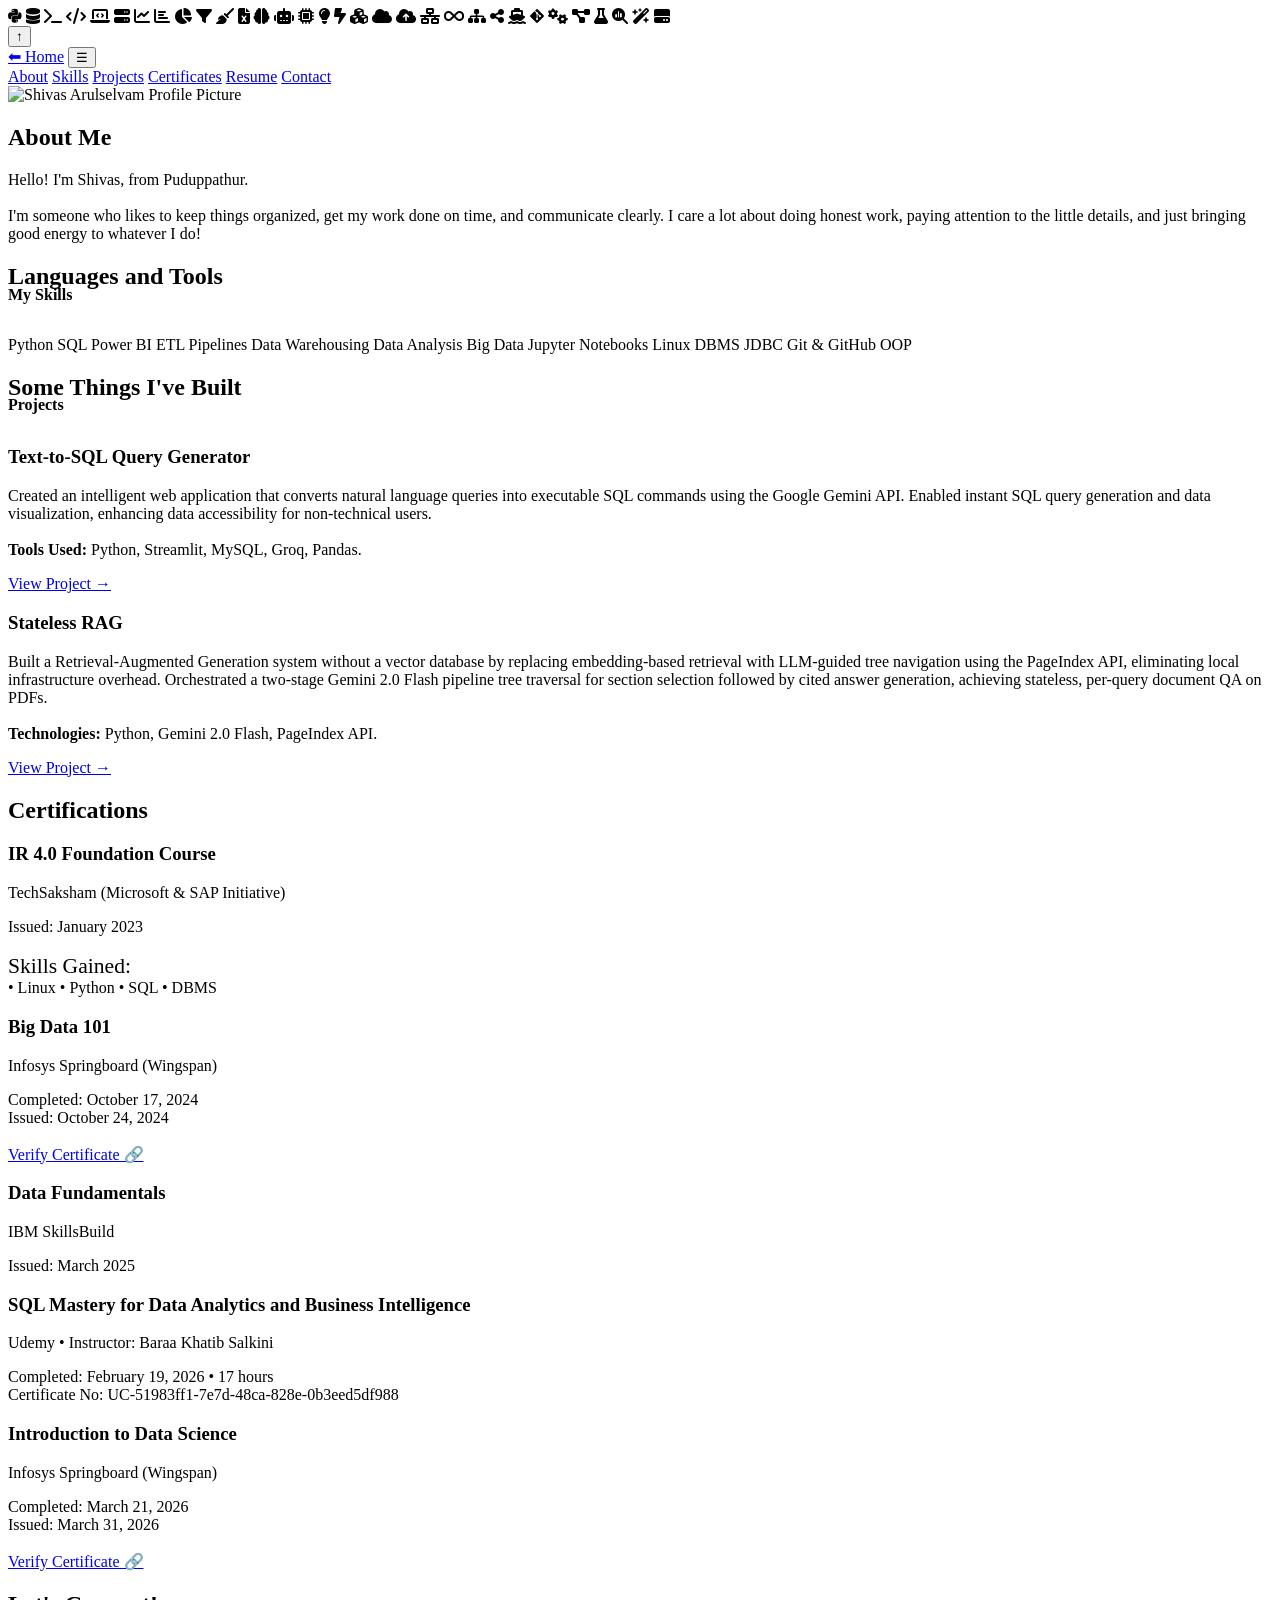
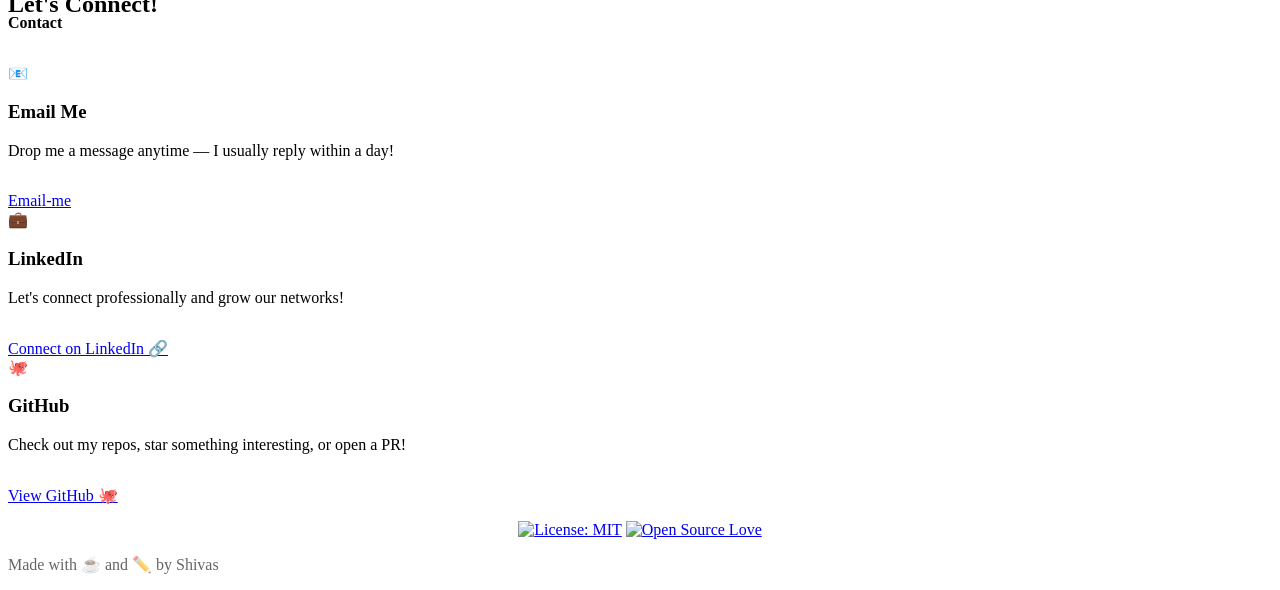
==== about.html @ 26d4e305 "Update about.html" ====
<!DOCTYPE html>
<html lang="en">

<head>
  <meta charset="UTF-8">
  <meta name="viewport" content="width=device-width, initial-scale=1.0">
  <title>About Shivas | Data Sketchbook</title>
  <link rel="preconnect" href="https://fonts.googleapis.com">
  <link rel="preconnect" href="https://fonts.gstatic.com" crossorigin>
  <link href="https://fonts.googleapis.com/css2?family=Architects+Daughter&family=Caveat:wght@400;600&display=swap"
    rel="stylesheet">
  <link rel="stylesheet" href="https://cdnjs.cloudflare.com/ajax/libs/font-awesome/6.5.0/css/all.min.css">
  <link rel="stylesheet" href="assets/css/style.css">
</head>

<body class="about-page">

  <div class="bg-icons" aria-hidden="true">
    <i class="fa-brands fa-python" style="--ix:4vw;  --iy:6vh;  --is:2.2rem; --ir:-15deg; --id:0s"></i>
    <i class="fa-solid fa-database" style="--ix:14vw; --iy:22vh; --is:1.8rem; --ir:10deg;  --id:1.2s"></i>
    <i class="fa-solid fa-terminal" style="--ix:82vw; --iy:10vh; --is:2rem;   --ir:-8deg;  --id:0.4s"></i>
    <i class="fa-solid fa-code" style="--ix:62vw; --iy:4vh;  --is:1.6rem; --ir:12deg;  --id:2s"></i>
    <i class="fa-solid fa-laptop-code" style="--ix:91vw; --iy:33vh; --is:2.4rem; --ir:-20deg; --id:0.8s"></i>
    <i class="fa-solid fa-server" style="--ix:34vw; --iy:88vh; --is:1.8rem; --ir:5deg;   --id:1.6s"></i>
    <i class="fa-solid fa-chart-line" style="--ix:73vw; --iy:78vh; --is:2.2rem; --ir:-10deg; --id:0.3s"></i>
    <i class="fa-solid fa-chart-bar" style="--ix:24vw; --iy:72vh; --is:2rem;   --ir:18deg;  --id:1.8s"></i>
    <i class="fa-solid fa-chart-pie" style="--ix:87vw; --iy:58vh; --is:2.6rem; --ir:-5deg;  --id:0.6s"></i>
    <i class="fa-solid fa-filter" style="--ix:47vw; --iy:16vh; --is:1.5rem; --ir:22deg;  --id:2.4s"></i>
    <i class="fa-solid fa-broom" style="--ix:9vw;  --iy:54vh; --is:1.8rem; --ir:-30deg; --id:1s"></i>
    <i class="fa-solid fa-file-excel" style="--ix:56vw; --iy:86vh; --is:2rem;   --ir:8deg;   --id:3s"></i>
    <i class="fa-solid fa-brain" style="--ix:2vw;  --iy:42vh; --is:2.8rem; --ir:-12deg; --id:0.2s"></i>
    <i class="fa-solid fa-robot" style="--ix:94vw; --iy:7vh;  --is:2.4rem; --ir:15deg;  --id:1.4s"></i>
    <i class="fa-solid fa-microchip" style="--ix:41vw; --iy:76vh; --is:1.9rem; --ir:-18deg; --id:2.8s"></i>
    <i class="fa-solid fa-lightbulb" style="--ix:67vw; --iy:44vh; --is:2rem;   --ir:6deg;   --id:0.9s"></i>
    <i class="fa-solid fa-bolt-lightning" style="--ix:19vw; --iy:32vh; --is:1.7rem; --ir:-25deg; --id:1.5s"></i>
    <i class="fa-solid fa-cubes" style="--ix:77vw; --iy:24vh; --is:2.2rem; --ir:20deg;  --id:2.2s"></i>
    <i class="fa-solid fa-cloud" style="--ix:51vw; --iy:52vh; --is:2.5rem; --ir:-8deg;  --id:0.7s"></i>
    <i class="fa-solid fa-cloud-arrow-up" style="--ix:7vw;  --iy:74vh; --is:2rem;   --ir:14deg;  --id:3.2s"></i>
    <i class="fa-solid fa-network-wired" style="--ix:84vw; --iy:68vh; --is:1.8rem; --ir:-22deg; --id:1.1s"></i>
    <i class="fa-solid fa-infinity" style="--ix:31vw; --iy:48vh; --is:2.3rem; --ir:9deg;   --id:2.6s"></i>
    <i class="fa-solid fa-sitemap" style="--ix:63vw; --iy:63vh; --is:1.9rem; --ir:-14deg; --id:0.5s"></i>
    <i class="fa-solid fa-share-nodes" style="--ix:17vw; --iy:83vh; --is:1.7rem; --ir:16deg;  --id:1.9s"></i>
    <i class="fa-solid fa-ship" style="--ix:44vw; --iy:36vh; --is:2.1rem; --ir:-7deg;  --id:2.1s"></i>
    <i class="fa-brands fa-git-alt" style="--ix:76vw; --iy:91vh; --is:2.4rem; --ir:11deg;  --id:0.1s"></i>
    <i class="fa-solid fa-gears" style="--ix:96vw; --iy:48vh; --is:2rem;   --ir:-19deg; --id:2.9s"></i>
    <i class="fa-solid fa-diagram-project" style="--ix:39vw; --iy:62vh; --is:1.8rem; --ir:24deg;  --id:1.3s"></i>
    <i class="fa-solid fa-flask" style="--ix:58vw; --iy:27vh; --is:1.6rem; --ir:-11deg; --id:3.5s"></i>
    <i class="fa-solid fa-magnifying-glass-chart" style="--ix:21vw; --iy:11vh; --is:2rem; --ir:7deg; --id:0.6s"></i>
    <i class="fa-solid fa-wand-magic-sparkles" style="--ix:71vw; --iy:17vh; --is:1.9rem; --ir:-16deg; --id:2.3s"></i>
    <i class="fa-solid fa-hard-drive" style="--ix:11vw; --iy:61vh; --is:1.7rem; --ir:13deg;  --id:1.7s"></i>
  </div>

  <button class="scroll-top" id="scroll-top" aria-label="Scroll to top" title="Back to top">↑</button>

  <div class="page-container">

    <div class="nav-bar">
      <a href="index.html" class="btn-sketch btn-blue back-btn">⬅ Home</a>

      <button class="hamburger" id="hamburger" aria-label="Toggle menu">☰</button>

      <nav class="nav-menu" id="nav-menu">
        <a href="about.html" class="btn-sketch btn-blue nav-link" data-section="About">About</a>
        <a href="#Skills" class="btn-sketch btn-blue nav-link" data-section="Skills">Skills</a>
        <a href="#Projects" class="btn-sketch btn-blue nav-link" data-section="Projects">Projects</a>
        <a href="#Certificates" class="btn-sketch btn-blue nav-link" data-section="Certificates">Certificates</a>
        <a href="assets/resume.pdf" target="_blank" class="btn-sketch btn-green nav-link" title="dont touch">Resume</a>
        <a href="#contact" class="btn-sketch btn-red nav-link" data-section="contact">Contact</a>
      </nav>
    </div>

    <section id="About" class="about-section">
      <div class="photo-frame profile-pic">
        <div class="tape"></div>
        <div class="photo-placeholder">
          <img src="assets/img.png" alt="Shivas Arulselvam Profile Picture" loading="lazy"
            style="filter: none !important; mix-blend-mode: normal;">
        </div>
      </div>
      <div class="drawn-box about-text">
        <h2 class="section-title">About Me</h2>
        <p class="handwriting">
          Hello! I'm Shivas, from Puduppathur.<br><br>
          I'm someone who likes to keep things organized, get my work done on time, and communicate clearly. I care a
          lot about doing honest work, paying attention to the little details, and just bringing good energy to whatever
          I do!
        </p>
      </div>

    </section>
    <section id="Skills" class="skills-section">
      <h2 class="section-title highlight-text">Languages and Tools</h2>
      <h4 class="handwriting pencil-blue" style="margin-top: -1.5rem; margin-bottom: 2rem;">My Skills</h4>
      <div class="skills-container">
        <span class="skill-tag">Python</span>
        <span class="skill-tag">SQL</span>
        <span class="skill-tag">Power BI</span>
        <span class="skill-tag">ETL Pipelines</span>
        <span class="skill-tag">Data Warehousing</span>
        <span class="skill-tag">Data Analysis</span>
        <span class="skill-tag">Big Data</span>
        <span class="skill-tag">Jupyter Notebooks</span>
        <span class="skill-tag">Linux</span>
        <span class="skill-tag">DBMS</span>
        <span class="skill-tag">JDBC</span>
        <span class="skill-tag">Git &amp; GitHub</span>
        <span class="skill-tag">OOP</span>
      </div>
    </section>

    <section id="Projects" class="projects-section">
      <h2 class="section-title highlight-text">Some Things I've Built</h2>
      <h4 class="handwriting pencil-blue" style="margin-top: -1.5rem; margin-bottom: 2rem;">Projects</h4>
      <div class="projects-grid">

        <div class="drawn-box project-card">
          <h3>Text-to-SQL Query Generator</h3>
          <p class="handwriting">
            Created an intelligent web application that converts natural language queries into executable SQL commands using the Google Gemini API. Enabled instant SQL query generation and data visualization, enhancing data accessibility for non-technical users.
            <br><br>
            <span class="pencil-blue"><b>Tools Used:</b></span> Python, Streamlit, MySQL, Groq, Pandas.
          </p>
          <a href="https://github.com/Shivas-A54/Prompt-to-Query" target="_blank"
            class="btn-sketch btn-blue project-link">View Project →</a>
        </div>

        <div class="drawn-box project-card">
          <h3>Stateless RAG</h3>
          <p class="handwriting">
            Built a Retrieval-Augmented Generation system without a vector database by replacing embedding-based retrieval with LLM-guided tree navigation using the PageIndex API, eliminating local infrastructure overhead. Orchestrated a two-stage Gemini 2.0 Flash pipeline tree traversal for section selection followed by cited answer generation, achieving stateless, per-query document QA on PDFs.
            <br><br>
            <span class="pencil-blue"><b>Technologies:</b></span> Python, Gemini 2.0 Flash, PageIndex API.
          </p>
          <a href="https://github.com/Shivas-A54/Stateless_RAG" target="_blank"
            class="btn-sketch btn-blue project-link">View Project →</a>
        </div>

      </div>
    </section>

    <section id="Certificates" class="certs-section">
      <h2 class="section-title highlight-text">Certifications</h2>
      <div class="certs-grid">

        <div class="sticky-note cert-note left">
          <div class="pin"></div>
          <h3 class="pencil-blue">IR 4.0 Foundation Course</h3>
          <p class="handwriting">TechSaksham (Microsoft &amp; SAP Initiative)</p>
          <span class="handwriting pencil-green">Issued: January 2023</span>
          <br><br>
          <span class="handwriting" style="font-size:1.35rem;">Skills Gained:</span><br>
          <span class="handwriting pencil-red">• Linux • Python • SQL • DBMS</span>
        </div>

        <div class="sticky-note cert-note right">
          <div class="pin"></div>
          <h3 class="pencil-blue">Big Data 101</h3>
          <p class="handwriting">Infosys Springboard (Wingspan)</p>
          <span class="handwriting pencil-green">Completed: October 17, 2024</span><br>
          <span class="handwriting pencil-green">Issued: October 24, 2024</span>
          <br><br>
          <a href="https://verify.onwingspan.com" target="_blank" class="btn-sketch btn-blue project-link"
            style="font-size:1rem;">Verify Certificate 🔗</a>
        </div>

        <div class="sticky-note cert-note left">
          <div class="pin"></div>
          <h3 class="pencil-blue">Data Fundamentals</h3>
          <p class="handwriting">IBM SkillsBuild</p>
          <span class="handwriting pencil-green">Issued: March 2025</span>
        </div>

        <div class="sticky-note cert-note right">
          <div class="pin"></div>
          <h3 class="pencil-blue">SQL Mastery for Data Analytics and Business Intelligence</h3>
          <p class="handwriting">Udemy • Instructor: Baraa Khatib Salkini</p>
          <span class="handwriting pencil-green">Completed: February 19, 2026 • 17 hours</span><br>
          <span class="handwriting pencil-green">Certificate No: UC-51983ff1-7e7d-48ca-828e-0b3eed5df988</span>
        </div>

        <div class="sticky-note cert-note left">
          <div class="pin"></div>
          <h3 class="pencil-blue">Introduction to Data Science</h3>
          <p class="handwriting">Infosys Springboard (Wingspan)</p>
          <span class="handwriting pencil-green">Completed: March 21, 2026</span><br>
          <span class="handwriting pencil-green">Issued: March 31, 2026</span>
          <br><br>
          <a href="https://verify.onwingspan.com" target="_blank" class="btn-sketch btn-blue project-link"
            style="font-size:1rem;">Verify Certificate 🔗</a>
        </div>

      </div>
    </section>

    <section id="contact" class="contact-section">
      <h2 class="section-title highlight-text">Let's Connect!</h2>
      <h4 class="handwriting pencil-blue" style="margin-top: -1.5rem; margin-bottom: 2rem;">Contact</h4>

      <div class="contact-grid">
        <div class="drawn-box contact-card">
          <div class="contact-icon">📧</div>
          <h3>Email Me</h3>
          <p class="handwriting">Drop me a message anytime — I usually reply within a day!</p>
          <a href="mailto:shivas2004@zohomail.in" class="btn-sketch btn-blue"
            style="margin-top:1rem; display:inline-block;"><span class="__cf_email__"
              data-cfemail="76051e1f00170536130e171b061a135815191b">Email-me</span></a>
        </div>

        <div class="drawn-box contact-card">
          <div class="contact-icon">💼</div>
          <h3>LinkedIn</h3>
          <p class="handwriting">Let's connect professionally and grow our networks!</p>
          <a href="https://www.linkedin.com/in/shivas-arulselvam" target="_blank" class="btn-sketch btn-blue"
            style="margin-top:1rem; display:inline-block;">Connect on LinkedIn 🔗</a>
        </div>

        <div class="drawn-box contact-card">
          <div class="contact-icon">🐙</div>
          <h3>GitHub</h3>
          <p class="handwriting">Check out my repos, star something interesting, or open a PR!</p>
          <a href="https://github.com/Shivas-A54" target="_blank" class="btn-sketch btn-red"
            style="margin-top:1rem; display:inline-block;">View GitHub 🐙</a>
        </div>
      </div>


    </section>

  </div><footer class="sketch-footer">
    <p align="center">
      <a href="LICENSE"><img src="https://img.shields.io/badge/License-MIT-yellow.svg" alt="License: MIT"></a>
      <a href="https://opensource.org/"><img src="https://img.shields.io/badge/Open%20Source-%E2%9D%A4-brightgreen.svg"
          alt="Open Source Love"></a>
    </p>
    <p class="handwriting" style="margin-top:1rem; opacity:0.6;">Made with ☕ and ✏️ by Shivas</p>
  </footer>

  <script data-cfasync="false" src="/cdn-cgi/scripts/5c5dd728/cloudflare-static/email-decode.min.js"></script>
  <script>
    // --- HAMBURGER MENU ---
    const hamburger = document.getElementById('hamburger');
    const navMenu = document.getElementById('nav-menu');
    hamburger.addEventListener('click', () => {
      navMenu.classList.toggle('nav-open');
      hamburger.textContent = navMenu.classList.contains('nav-open') ? '✕' : '☰';
    });
    // Close menu when a link is clicked
    navMenu.querySelectorAll('a').forEach(link => {
      link.addEventListener('click', () => {
        navMenu.classList.remove('nav-open');
        hamburger.textContent = '☰';
      });
    });

    // --- ACTIVE NAV HIGHLIGHT ON SCROLL ---
    const sections = document.querySelectorAll('section[id]');
    const navLinks = document.querySelectorAll('.nav-link');
    const observer = new IntersectionObserver((entries) => {
      entries.forEach(entry => {
        if (entry.isIntersecting) {
          navLinks.forEach(link => link.classList.remove('nav-active'));
          const active = document.querySelector(`.nav-link[data-section="${entry.target.id}"]`);
          if (active) active.classList.add('nav-active');
        }
      });
    }, { rootMargin: '-30% 0px -60% 0px' });
    sections.forEach(s => observer.observe(s));

    // --- SCROLL OFFSET FOR ANCHOR LINKS (fixes content hiding behind nav) ---
    document.querySelectorAll('a[href^="#"]').forEach(anchor => {
      anchor.addEventListener('click', function (e) {
        const target = document.querySelector(this.getAttribute('href'));
        if (target) {
          e.preventDefault();
          const offset = 100;
          const top = target.getBoundingClientRect().top + window.scrollY - offset;
          window.scrollTo({ top, behavior: 'smooth' });
        }
      });
    });

    // --- SCROLL TO TOP BUTTON ---
    const scrollTopBtn = document.getElementById('scroll-top');
    window.addEventListener('scroll', () => {
      scrollTopBtn.classList.toggle('visible', window.scrollY > 400);
    });
    scrollTopBtn.addEventListener('click', () => {
      window.scrollTo({ top: 0, behavior: 'smooth' });
    });


  </script>
</body>

</html>
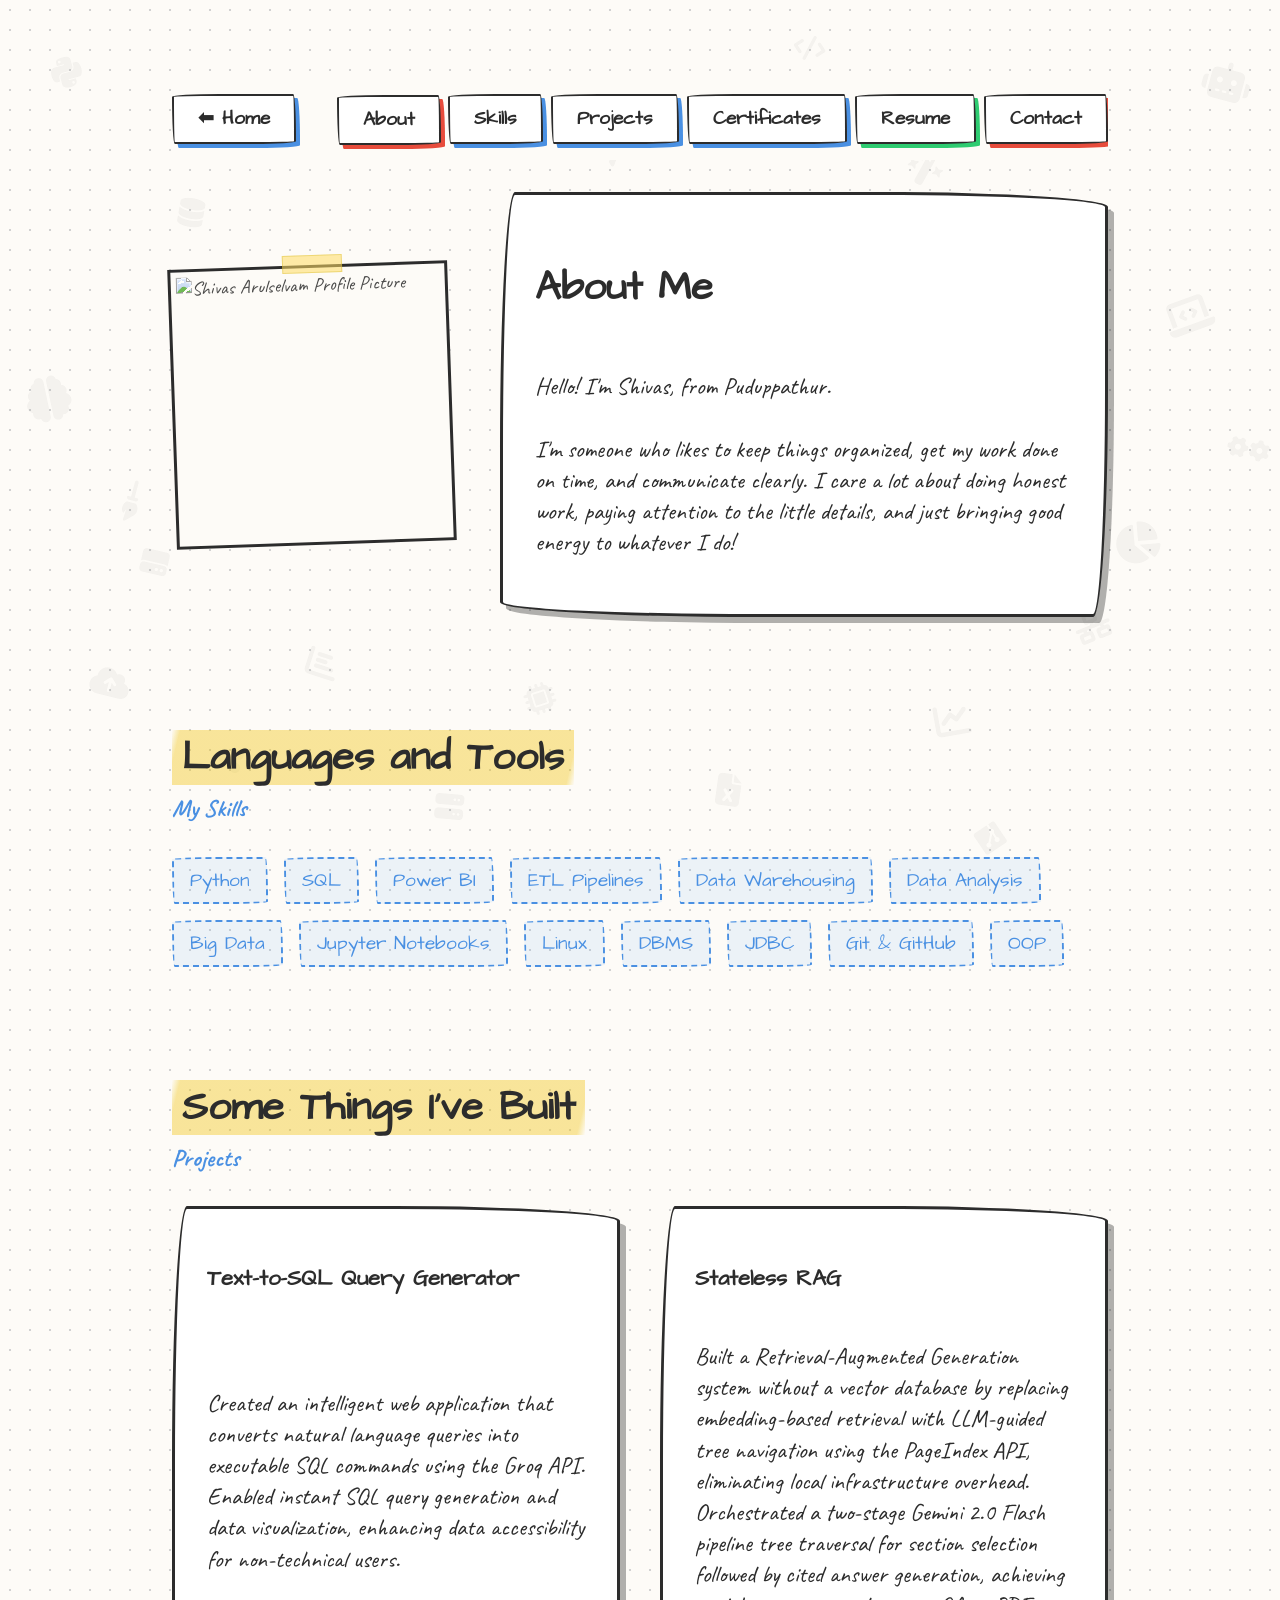
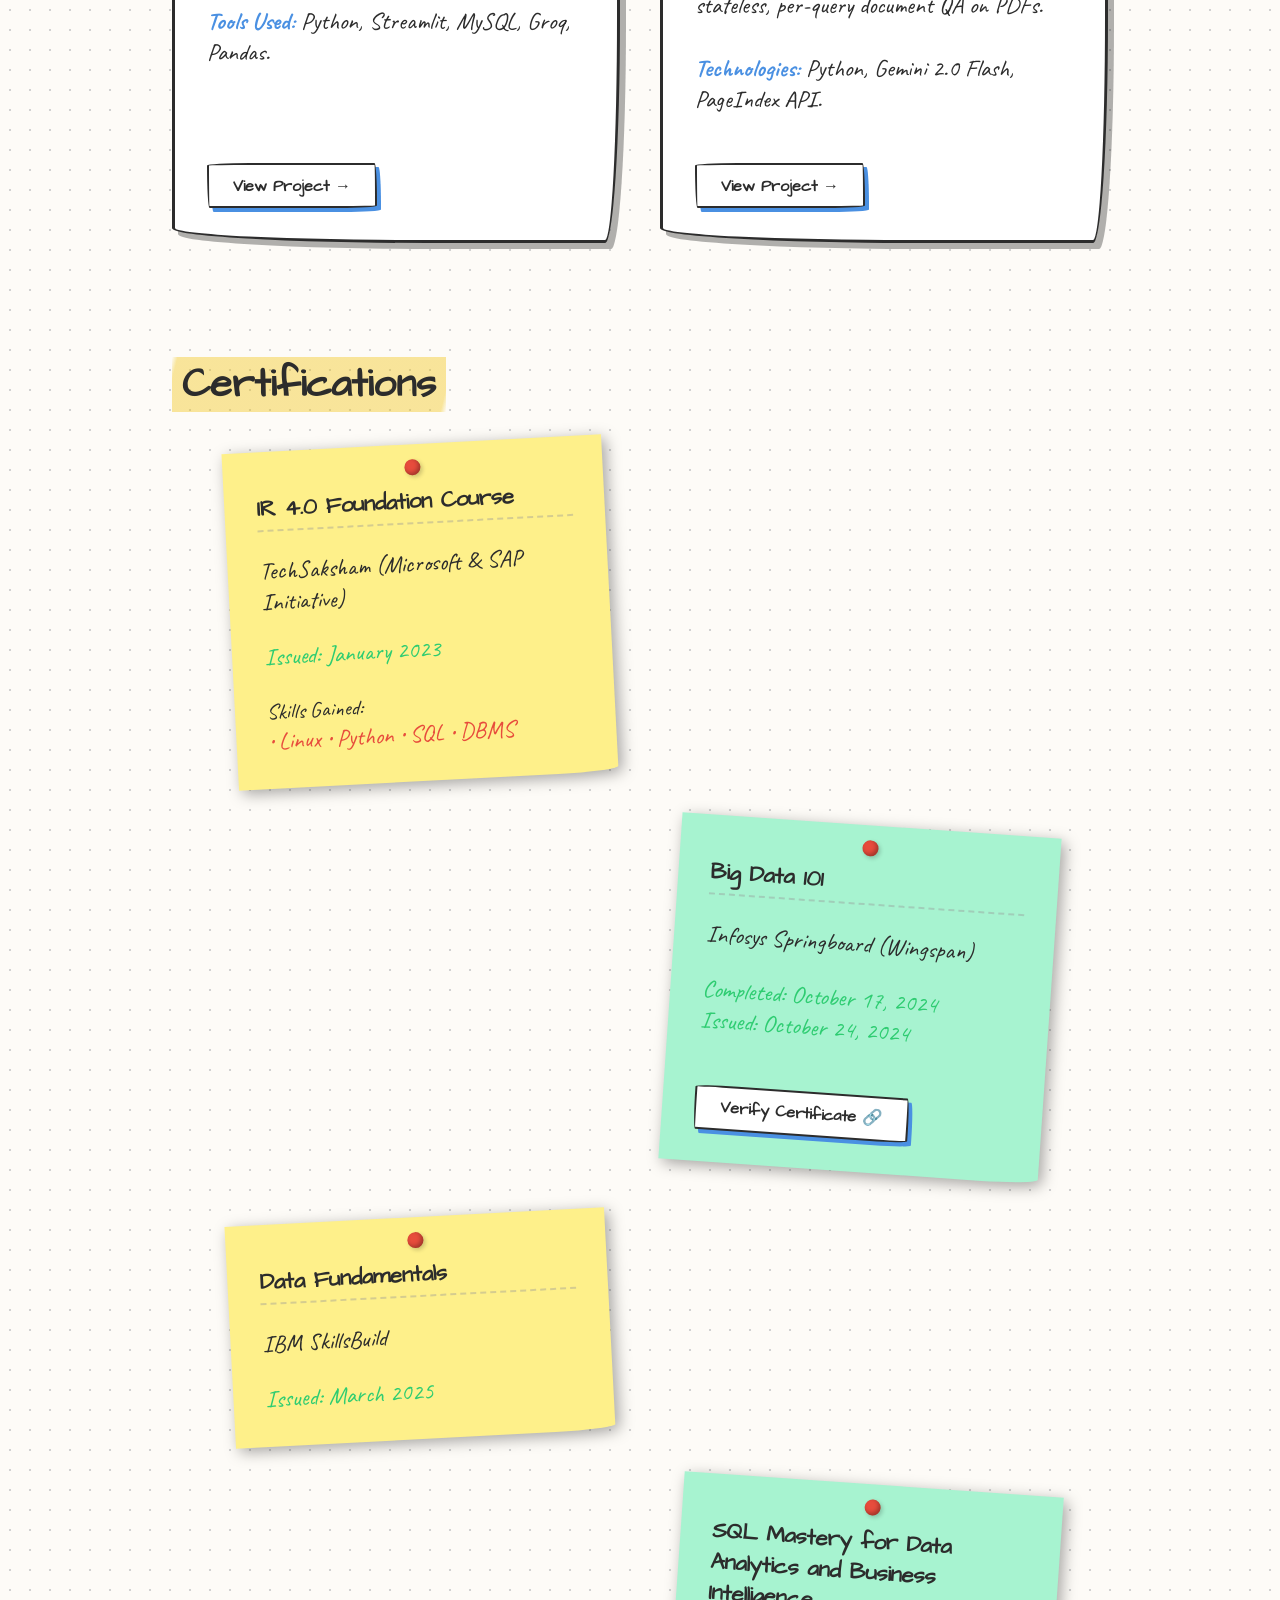
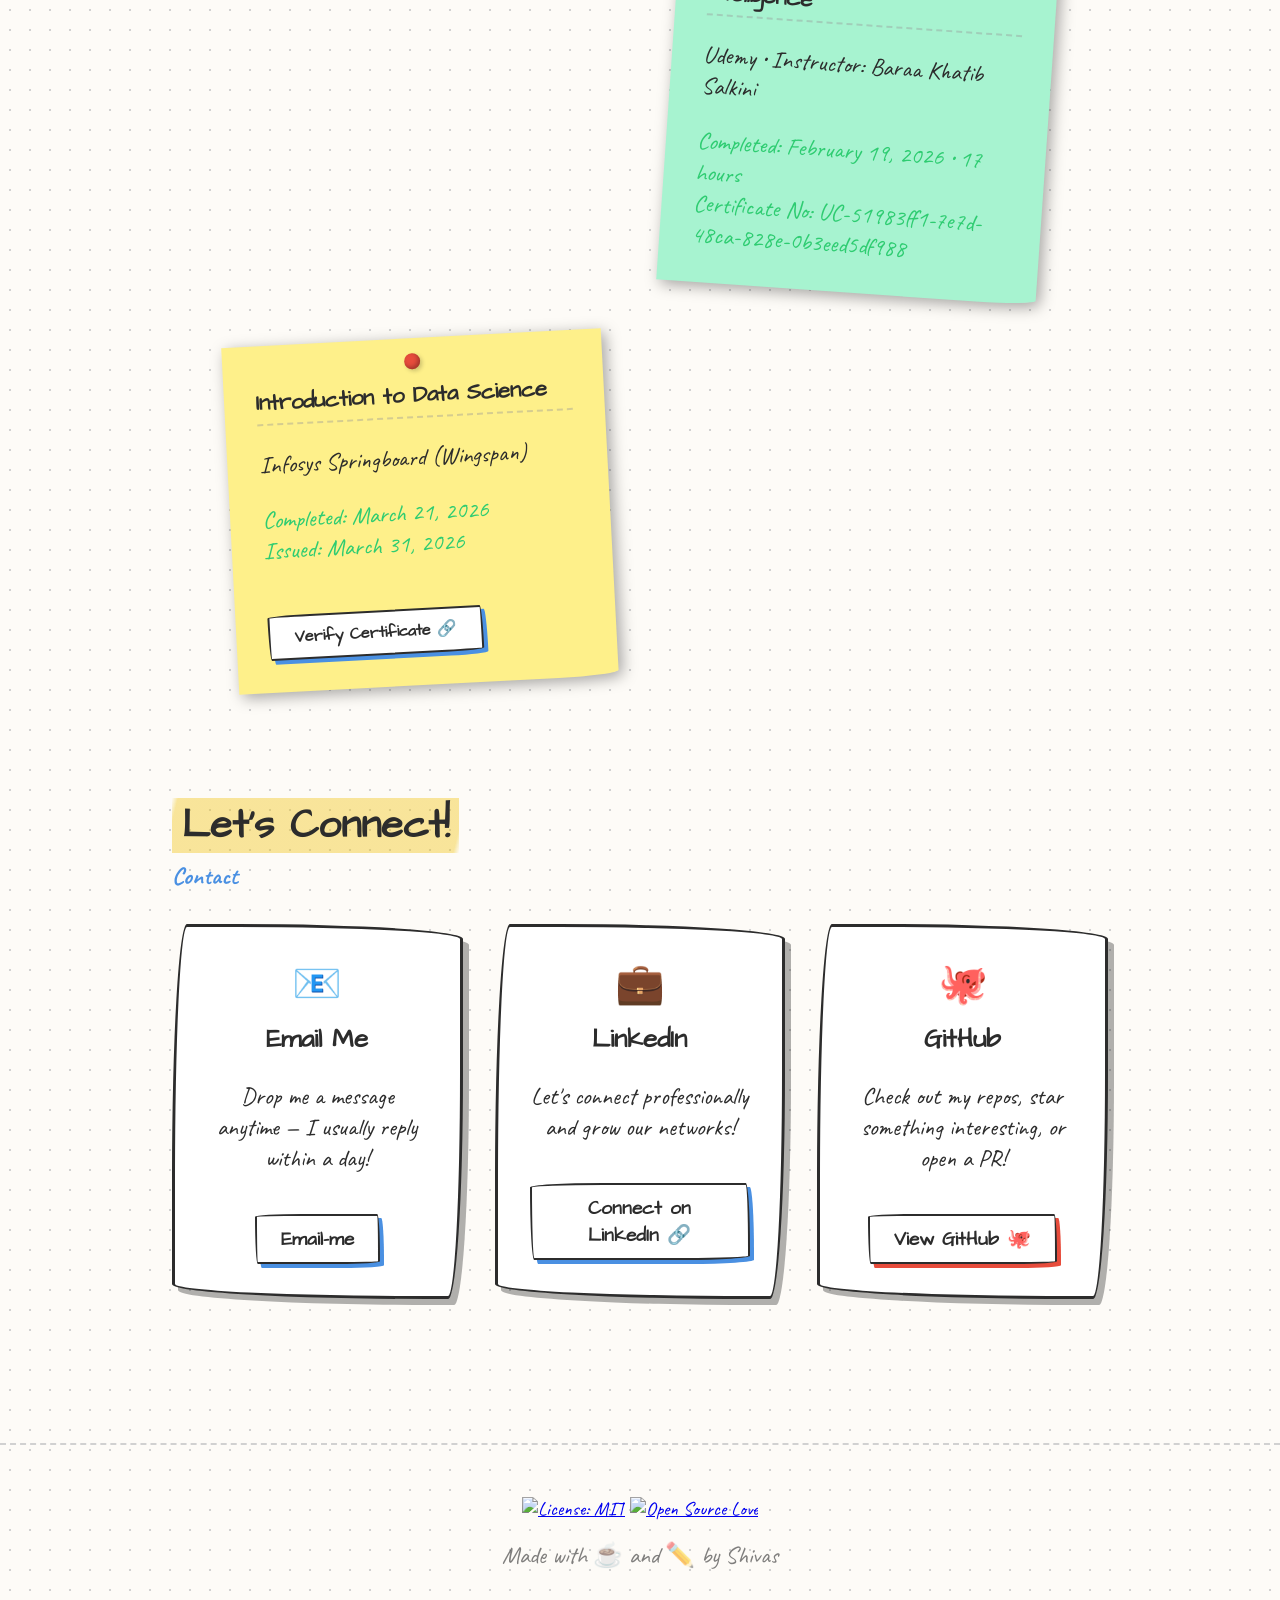
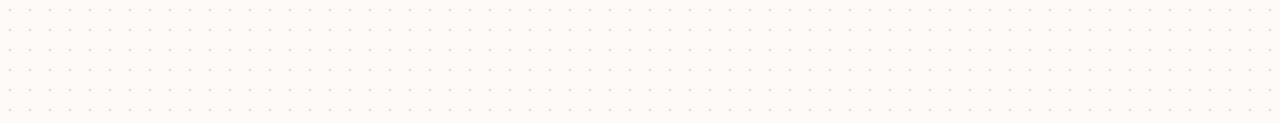
==== commit 6a9aa860: "Update about.html" ====
--- a/about.html
+++ b/about.html
@@ -116,7 +116,7 @@
         <div class="drawn-box project-card">
           <h3>Text-to-SQL Query Generator</h3>
           <p class="handwriting">
-            Created an intelligent web application that converts natural language queries into executable SQL commands using the Google Gemini API. Enabled instant SQL query generation and data visualization, enhancing data accessibility for non-technical users.
+            Created an intelligent web application that converts natural language queries into executable SQL commands using the Groq API. Enabled instant SQL query generation and data visualization, enhancing data accessibility for non-technical users.
             <br><br>
             <span class="pencil-blue"><b>Tools Used:</b></span> Python, Streamlit, MySQL, Groq, Pandas.
           </p>
--- a/assets/css/style.css
+++ b/assets/css/style.css
@@ -0,0 +1,631 @@
+:root {
+  color-scheme: light dark;
+  --paper-bg:      light-dark(#fdfbf7, #000000);
+  --ink-color:     light-dark(#2c2c2c, #e0e0e0);
+  --box-bg:        light-dark(#ffffff, #111111);
+  --grid-color:    light-dark(#d1d1d1, rgba(255,255,255,0.05));
+  --note-bg:       light-dark(#fef08a, #857c2e);
+  --cert-note-bg:  light-dark(#a7f3d0, #1e3a2f);
+  --pencil-blue:   light-dark(#4a90e2, #56a3ff);
+  --pencil-red:    light-dark(#e74c3c, #ff5f56);
+  --pencil-green:  light-dark(#2ecc71, #4ade80);
+  --highlighter:   light-dark(rgba(241,196,15,0.4), rgba(250,204,21,0.25));
+  --input-bg:      light-dark(#fdfbf7, #1e1e1e);
+  --note-text:     light-dark(#2c2c2c, #f0f0f0);
+}
+
+/* --- BASE --- */
+*, *::before, *::after { box-sizing: border-box; }
+
+html { scroll-behavior: smooth; }
+
+body {
+  background-color: var(--paper-bg);
+  background-image: radial-gradient(var(--grid-color) 1px, transparent 1px);
+  background-size: 20px 20px;
+  color: var(--ink-color);
+  font-family: 'Caveat', cursive;
+  font-size: 1.2rem;
+  margin: 0;
+  padding: 0;
+  overflow-x: hidden;
+  transition: background-color 0.3s, color 0.3s;
+}
+
+h1, h2, h3 { font-family: 'Architects Daughter', cursive; }
+
+/* --- SCROLL TO TOP --- */
+.scroll-top {
+  position: fixed;
+  bottom: 2rem;
+  right: 1.5rem;
+  z-index: 998;
+  background: var(--box-bg);
+  border: 2px solid var(--ink-color);
+  border-radius: 255px 15px 225px 15px / 15px 225px 15px 255px;
+  padding: 0.4rem 0.9rem;
+  font-family: 'Architects Daughter', cursive;
+  font-size: 1.3rem;
+  cursor: pointer;
+  box-shadow: 3px 3px 0 var(--pencil-green);
+  opacity: 0;
+  pointer-events: none;
+  transition: opacity 0.3s, transform 0.2s, box-shadow 0.2s;
+  color: var(--ink-color);
+}
+.scroll-top.visible { opacity: 1; pointer-events: auto; }
+.scroll-top:hover { transform: translate(1px, 1px); box-shadow: 2px 2px 0 var(--pencil-green); }
+
+/* =============================================
+ *  INDEX PAGE — HERO
+ *  ============================================= */
+.sketch-hero {
+  position: relative;
+  display: flex;
+  align-items: center;
+  justify-content: space-between;
+  max-width: 1100px;
+  margin: 0 auto;
+  min-height: 100vh;
+  padding: 2rem;
+  padding-bottom: 150px;
+  gap: 4rem;
+}
+.hero-content {
+  flex: 1 1 50%;
+  max-width: 600px;
+  z-index: 2;
+}
+
+.hero-visual {
+  flex: 1 1 50%;
+  display: flex;
+  justify-content: center;
+  z-index: 2;
+}
+
+/* --- BADGE --- */
+.sketch-badge {
+  display: inline-block;
+  border: 2px solid var(--ink-color);
+  border-radius: 255px 15px 225px 15px / 15px 225px 15px 255px;
+  padding: 0.3rem 1rem;
+  font-family: 'Architects Daughter', cursive;
+  font-size: 1.1rem;
+  margin-bottom: 1.5rem;
+  transform: rotate(-1deg);
+}
+
+/* --- TITLE --- */
+.hero-title {
+  font-size: 3rem;
+  line-height: 1.2;
+  margin: 0 0 1rem 0;
+  white-space: nowrap;
+}
+
+.wave-emoji {
+  display: inline-block;
+  transform-origin: 70% 70%;
+  animation: waveEmoji 2.5s ease-in-out 1;
+}
+@keyframes waveEmoji {
+  0% { transform: rotate(0deg); }
+  10% { transform: rotate(14deg); }
+  20% { transform: rotate(-8deg); }
+  30% { transform: rotate(14deg); }
+  40% { transform: rotate(-4deg); }
+  50% { transform: rotate(10deg); }
+  60%, 100% { transform: rotate(0deg); }
+}
+
+/* --- HIGHLIGHT --- */
+.highlight-text {
+  background: linear-gradient(104deg, transparent 0%, var(--highlighter) 2%, var(--highlighter) 98%, transparent 100%);
+  padding: 0 10px;
+}
+
+.hero-bio {
+  font-size: 1.8rem;
+  line-height: 1.4;
+  margin-bottom: 2.5rem;
+}
+
+/* --- DRAWN BOX --- */
+.drawn-box {
+  background: var(--box-bg);
+  border: 3px solid var(--ink-color);
+  border-radius: 15px 225px 15px 255px / 255px 15px 225px 15px;
+  padding: 2rem;
+  box-shadow: 6px 6px 0px rgba(0,0,0,0.3);
+}
+
+.contribution-box h3 { margin: 0 0 1rem 0; font-size: 1.8rem; }
+.contribution-box p  { margin-bottom: 2rem; }
+
+/* --- BUTTONS --- */
+.hero-actions {
+  display: flex;
+  gap: 1.5rem;
+  flex-wrap: wrap;
+}
+
+.btn-sketch {
+  text-decoration: none;
+  color: var(--ink-color);
+  font-family: 'Architects Daughter', cursive;
+  font-size: 1.2rem;
+  font-weight: bold;
+  padding: 0.6rem 1.5rem;
+  border: 2px solid var(--ink-color);
+  border-radius: 255px 15px 225px 15px / 15px 225px 15px 255px;
+  transition: transform 0.2s, box-shadow 0.2s;
+  background: var(--box-bg);
+  cursor: pointer;
+  display: inline-block;
+}
+
+.btn-blue  { box-shadow: 4px 4px 0px var(--pencil-blue); }
+.btn-blue:hover  { transform: translate(2px,2px); box-shadow: 2px 2px 0px var(--pencil-blue); }
+.btn-red   { box-shadow: 4px 4px 0px var(--pencil-red); }
+.btn-red:hover   { transform: translate(2px,2px); box-shadow: 2px 2px 0px var(--pencil-red); }
+.btn-green { box-shadow: 4px 4px 0px var(--pencil-green); }
+.btn-green:hover { transform: translate(2px,2px); box-shadow: 2px 2px 0px var(--pencil-green); }
+
+/* --- STICKY NOTE (Hero) --- */
+.sticky-note {
+  background-color: var(--note-bg);
+  color: var(--note-text);
+  width: 100%;
+  max-width: 380px;
+  padding: 2rem;
+  position: relative;
+  box-shadow: 4px 4px 15px rgba(0,0,0,0.35);
+  transform: rotate(3deg);
+  border-bottom-right-radius: 60px 5px;
+}
+
+.pin {
+  width: 16px;
+  height: 16px;
+  background-color: var(--pencil-red);
+  border-radius: 50%;
+  position: absolute;
+  top: 15px;
+  left: 50%;
+  transform: translateX(-50%);
+  box-shadow: inset -2px -2px 4px rgba(0,0,0,0.3), 2px 2px 4px rgba(0,0,0,0.2);
+  z-index: 5;
+}
+
+.sticky-note h3 {
+  margin-top: 10px;
+  border-bottom: 2px dashed rgba(150,150,150,0.4);
+  padding-bottom: 5px;
+  color: var(--note-text);
+}
+
+/* --- HANDWRITING & PENCIL COLORS --- */
+.handwriting { font-size: 1.5rem; line-height: 1.3; }
+.pencil-blue  { color: var(--pencil-blue); }
+.pencil-red   { color: var(--pencil-red); }
+.pencil-green { color: var(--pencil-green); }
+
+/* =============================================
+ *  SEA & BOAT ANIMATION
+ *  ============================================= */
+.sea-container {
+  position: absolute;
+  bottom: 0;
+  left: -5vw;
+  width: 110vw;
+  height: 150px;
+  background: repeating-linear-gradient(
+    0deg,
+    rgba(86,163,255,0.1), rgba(86,163,255,0.1) 5px,
+                                        transparent 5px, transparent 15px
+  );
+  border-top: 3px solid var(--pencil-blue);
+  border-radius: 255px 15px 225px 15px / 15px 225px 15px 255px;
+  z-index: 10;
+  pointer-events: none;
+  animation: moveWater 1.5s linear infinite;
+}
+
+.boat-wrapper {
+  position: absolute;
+  bottom: 10px;
+  left: -300px;
+  transform: translateX(-50%);
+  transition: left 3s cubic-bezier(0.25,0.46,0.45,0.94);
+  cursor: pointer;
+  display: flex;
+  flex-direction: column;
+  align-items: center;
+  pointer-events: auto;
+}
+
+.wiggle { animation: float 2s ease-in-out infinite; }
+
+@keyframes float {
+  0%   { transform: translateX(-50%) translateY(0px) rotate(0deg); }
+  50%  { transform: translateX(-50%) translateY(-5px) rotate(2deg); }
+  100% { transform: translateX(-50%) translateY(0px) rotate(0deg); }
+}
+
+.speech-bubble {
+  background: var(--box-bg);
+  color: var(--ink-color);
+  border: 2px solid var(--ink-color);
+  border-radius: 255px 15px 225px 15px / 15px 225px 15px 255px;
+  padding: 0.5rem 1rem;
+  font-family: 'Architects Daughter', cursive;
+  font-weight: bold;
+  font-size: 1.2rem;
+  margin-bottom: 10px;
+  opacity: 0;
+  transform: translateY(10px);
+  transition: all 0.5s ease;
+}
+
+.sketch-boat path:first-child {
+  fill: light-dark(rgba(255,255,255,0.8), rgba(255,255,255,0.1));
+}
+
+@keyframes moveWater {
+  0%   { background-position: 0 0; }
+  100% { background-position: 0 15px; }
+}
+
+@keyframes waveHand {
+  0%   { transform: rotate(0deg); }
+  20%  { transform: rotate(40deg); }
+  40%  { transform: rotate(-10deg); }
+  60%  { transform: rotate(40deg); }
+  80%  { transform: rotate(-10deg); }
+  100% { transform: rotate(0deg); }
+}
+
+.wave-action {
+  transform-origin: 75px 46px;
+  animation: waveHand 1.5s ease-in-out;
+}
+
+/* =============================================
+ *  ABOUT PAGE
+ *  ============================================= */
+.about-page { padding-bottom: 5rem; }
+
+.page-container {
+  max-width: 1000px;
+  margin: 0 auto;
+  padding: 2rem;
+}
+
+/* --- NAV BAR --- */
+.nav-bar {
+  display: flex;
+  justify-content: space-between;
+  align-items: center;
+  flex-wrap: nowrap;
+  gap: 1rem;
+  padding: 1rem 0;
+  margin-bottom: 2rem;
+  position: sticky;
+  top: 0;
+  z-index: 100;
+  background-color: var(--paper-bg);
+  overflow-x: auto;
+  -ms-overflow-style: none;
+  scrollbar-width: none;
+}
+.nav-bar::-webkit-scrollbar { display: none; }
+
+.nav-menu {
+  display: flex;
+  gap: 0.5rem;
+  flex-wrap: nowrap;
+}
+
+/* Active nav link */
+.nav-active {
+  box-shadow: 4px 4px 0px var(--pencil-red) !important;
+  transform: translate(1px, 1px);
+}
+
+/* Hamburger — hidden on desktop */
+.hamburger {
+  display: none;
+  background: var(--box-bg);
+  border: 2px solid var(--ink-color);
+  border-radius: 255px 15px 225px 15px / 15px 225px 15px 255px;
+  font-size: 1.4rem;
+  padding: 0.3rem 0.8rem;
+  cursor: pointer;
+  color: var(--ink-color);
+  box-shadow: 3px 3px 0 var(--pencil-blue);
+}
+
+/* --- ABOUT SECTION --- */
+.about-section {
+  display: flex;
+  gap: 3rem;
+  align-items: center;
+  margin-bottom: 5rem;
+}
+
+.profile-pic {
+  flex: 0 0 280px;
+}
+
+.photo-placeholder {
+  background: var(--paper-bg);
+  border: 3px solid var(--ink-color);
+  padding: 5px;
+  transform: rotate(-2deg);
+  min-height: 280px;
+  overflow: hidden;
+}
+
+.profile-pic img {
+  width: 100%;
+  height: auto;
+  display: block;
+  filter: grayscale(100%) contrast(300%);
+  image-rendering: pixelated;
+  opacity: 0.85;
+}
+
+/* Tape strip decoration */
+.tape {
+  width: 60px;
+  height: 18px;
+  background: rgba(255,220,100,0.55);
+  border: 1px solid rgba(200,170,0,0.3);
+  position: absolute;
+  top: -10px;
+  left: 50%;
+  transform: translateX(-50%) rotate(-2deg);
+  z-index: 2;
+}
+.photo-frame { position: relative; }
+
+.about-text { flex: 1; }
+
+.section-title {
+  font-size: 2.5rem;
+  margin-bottom: 2rem;
+  display: inline-block;
+}
+
+/* --- SECTIONS SPACING --- */
+.skills-section, .certs-section, .projects-section, .contact-section {
+  margin-bottom: 5rem;
+}
+
+/* --- SKILLS --- */
+.skills-container {
+  display: flex;
+  flex-wrap: wrap;
+  gap: 1rem;
+}
+
+.skill-tag {
+  font-family: 'Architects Daughter', cursive;
+  font-size: 1.2rem;
+  color: var(--pencil-blue);
+  border: 2px dashed var(--pencil-blue);
+  padding: 0.5rem 1rem;
+  border-radius: 255px 15px 225px 15px / 15px 225px 15px 255px;
+  background: rgba(86,163,255,0.1);
+  transition: transform 0.2s, background 0.2s;
+}
+.skill-tag:hover {
+  transform: scale(1.1) rotate(2deg);
+  background: rgba(86,163,255,0.2);
+}
+
+/* --- PROJECTS --- */
+.projects-grid {
+  display: grid;
+  grid-template-columns: repeat(auto-fit, minmax(280px, 1fr));
+  gap: 2.5rem;
+}
+
+.project-card {
+  display: flex;
+  flex-direction: column;
+  justify-content: space-between;
+  transition: transform 0.3s ease;
+}
+.project-card:hover { transform: translateY(-5px); }
+
+.project-link {
+  align-self: flex-start;
+  margin-top: 1.5rem;
+  font-size: 1rem;
+}
+
+/* --- CERTIFICATES --- */
+.certs-grid {
+  display: flex;
+  flex-direction: column;
+  gap: 2.8rem;
+  max-width: 820px;
+  margin: 0 auto;
+}
+
+.cert-note { max-width: 380px; width: 100%; }
+
+.cert-note.left {
+  align-self: flex-start;
+  transform: rotate(-3deg);
+  background-color: var(--note-bg);
+}
+.cert-note.right {
+  align-self: flex-end;
+  transform: rotate(4deg);
+  background-color: var(--cert-note-bg);
+}
+
+/* --- CONTACT SECTION --- */
+.contact-grid {
+  display: grid;
+  grid-template-columns: repeat(auto-fit, minmax(250px, 1fr));
+  gap: 2rem;
+}
+
+.contact-card {
+  text-align: center;
+  transition: transform 0.3s ease;
+}
+.contact-card:hover { transform: translateY(-4px); }
+
+.contact-icon {
+  font-size: 2.5rem;
+  margin-bottom: 0.8rem;
+}
+
+.contact-card h3 {
+  margin: 0 0 0.5rem;
+  font-size: 1.6rem;
+}
+
+/* --- FORM --- */
+.quick-message { max-width: 640px; margin-left: auto; margin-right: auto; }
+.quick-message h3 { font-size: 1.8rem; margin: 0 0 0.5rem; }
+
+.form-group { margin-bottom: 1.2rem; }
+
+.form-label {
+  display: block;
+  font-family: 'Architects Daughter', cursive;
+  font-size: 1.1rem;
+  margin-bottom: 0.4rem;
+  color: var(--ink-color);
+}
+
+.sketch-input {
+  width: 100%;
+  background: var(--input-bg);
+  color: var(--ink-color);
+  border: 2px solid var(--ink-color);
+  border-radius: 255px 15px 225px 15px / 15px 225px 15px 255px;
+  padding: 0.7rem 1.2rem;
+  font-family: 'Caveat', cursive;
+  font-size: 1.3rem;
+  outline: none;
+  transition: box-shadow 0.2s;
+}
+.sketch-input:focus {
+  box-shadow: 4px 4px 0 var(--pencil-blue);
+}
+
+.sketch-textarea {
+  border-radius: 15px 225px 15px 255px / 255px 15px 225px 15px;
+  resize: vertical;
+  min-height: 120px;
+}
+
+/* --- FOOTER --- */
+.sketch-footer {
+  text-align: center;
+  padding: 2rem 0 3rem;
+  border-top: 2px dashed var(--grid-color);
+  margin-top: 2rem;
+}
+
+/* =============================================
+ *  RESPONSIVE / MOBILE
+ *  ============================================= */
+@media (max-width: 800px) {
+  /* Hero */
+  .sketch-hero {
+    flex-direction: column;
+    align-items: flex-start;
+    padding-top: 5rem;
+    gap: 2rem;
+  }
+  .hero-title { font-size: 2rem; white-space: normal; }
+  .hero-visual { width: 100%; justify-content: flex-start; }
+  .sticky-note { max-width: 100%; transform: rotate(1deg); }
+
+  /* About */
+  .about-section { flex-direction: column; }
+  .profile-pic { width: 100%; max-width: 320px; margin: 0 auto; flex: none; }
+
+  /* Nav: show hamburger, hide links by default */
+  .hamburger { display: block; }
+  .nav-menu {
+    display: none;
+    flex-direction: column;
+    width: 100%;
+    background: var(--box-bg);
+    border: 2px solid var(--ink-color);
+    border-radius: 12px;
+    padding: 1rem;
+    gap: 0.6rem;
+    box-shadow: 4px 4px 0 var(--pencil-blue);
+    position: absolute;
+    top: 5rem;
+    right: 0;
+    z-index: 50;
+  }
+  .nav-menu.nav-open { display: flex; }
+  .nav-bar { flex-wrap: nowrap; }
+
+  /* Projects */
+  .projects-grid { grid-template-columns: 1fr; }
+
+  /* Certs */
+  .cert-note.left, .cert-note.right {
+    align-self: center;
+    max-width: 100%;
+    transform: rotate(-1deg);
+  }
+}
+
+@media (max-width: 480px) {
+  .hero-title { font-size: 1.7rem; white-space: normal; }
+  .hero-bio   { font-size: 1.4rem; }
+  .section-title { font-size: 1.9rem; }
+  .contact-grid { grid-template-columns: 1fr; }
+}
+
+/* =============================================
+ *  BACKGROUND FLOATING ICONS
+ *  ============================================= */
+.bg-icons {
+  position: fixed;
+  inset: 0;
+  width: 100%;
+  height: 100%;
+  pointer-events: none;
+  z-index: 0;
+  overflow: hidden;
+}
+
+.bg-icons i {
+  position: absolute;
+  left: var(--ix);
+  top:  var(--iy);
+  font-size: var(--is);
+  color: var(--ink-color);
+  opacity: 0.045;
+  transform: rotate(var(--ir));
+  animation: bgFloat 8s ease-in-out var(--id) infinite alternate;
+}
+
+@keyframes bgFloat {
+  0%   { transform: rotate(var(--ir)) translateY(0px);   opacity: 0.045; }
+  50%  { opacity: 0.07; }
+  100% { transform: rotate(var(--ir)) translateY(-14px); opacity: 0.045; }
+}
+
+/* Make sure all page content sits above icons */
+.sketch-hero,
+.page-container,
+.scroll-top {
+  position: relative;
+  z-index: 1;
+}
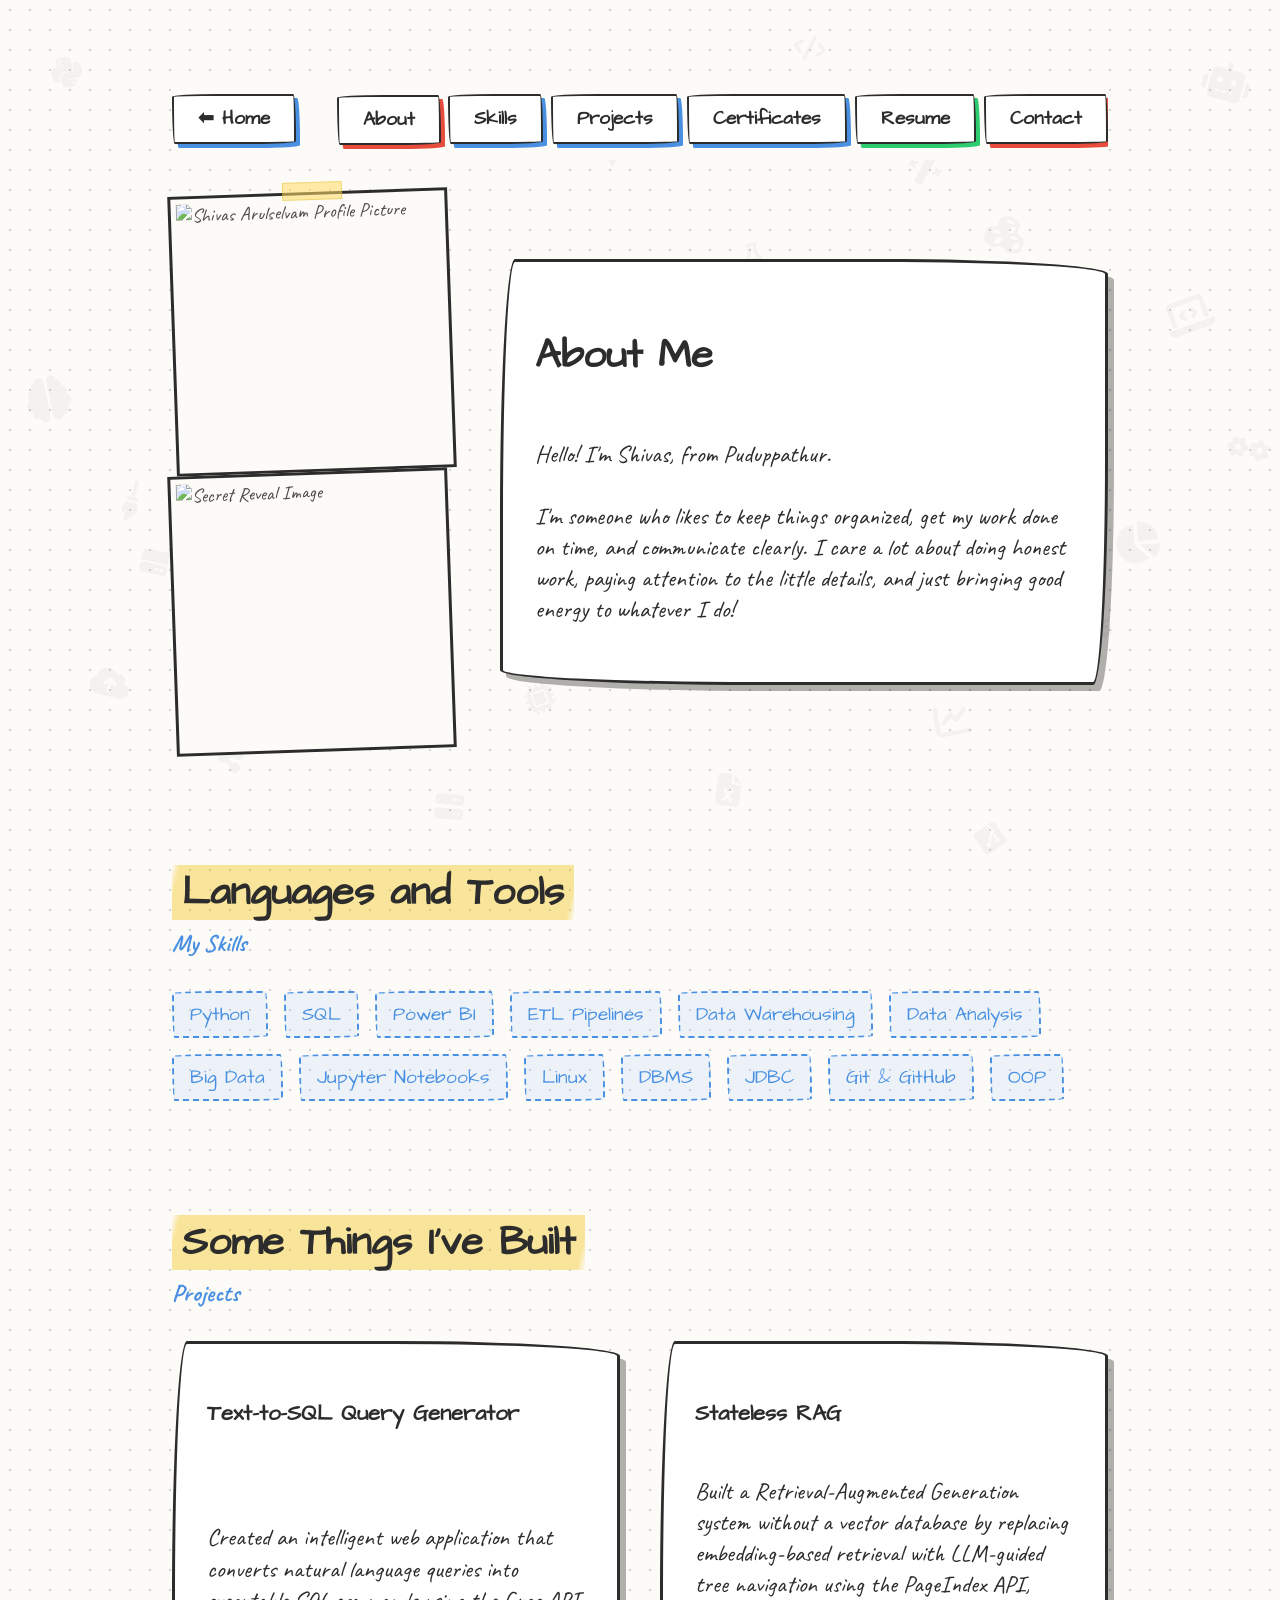
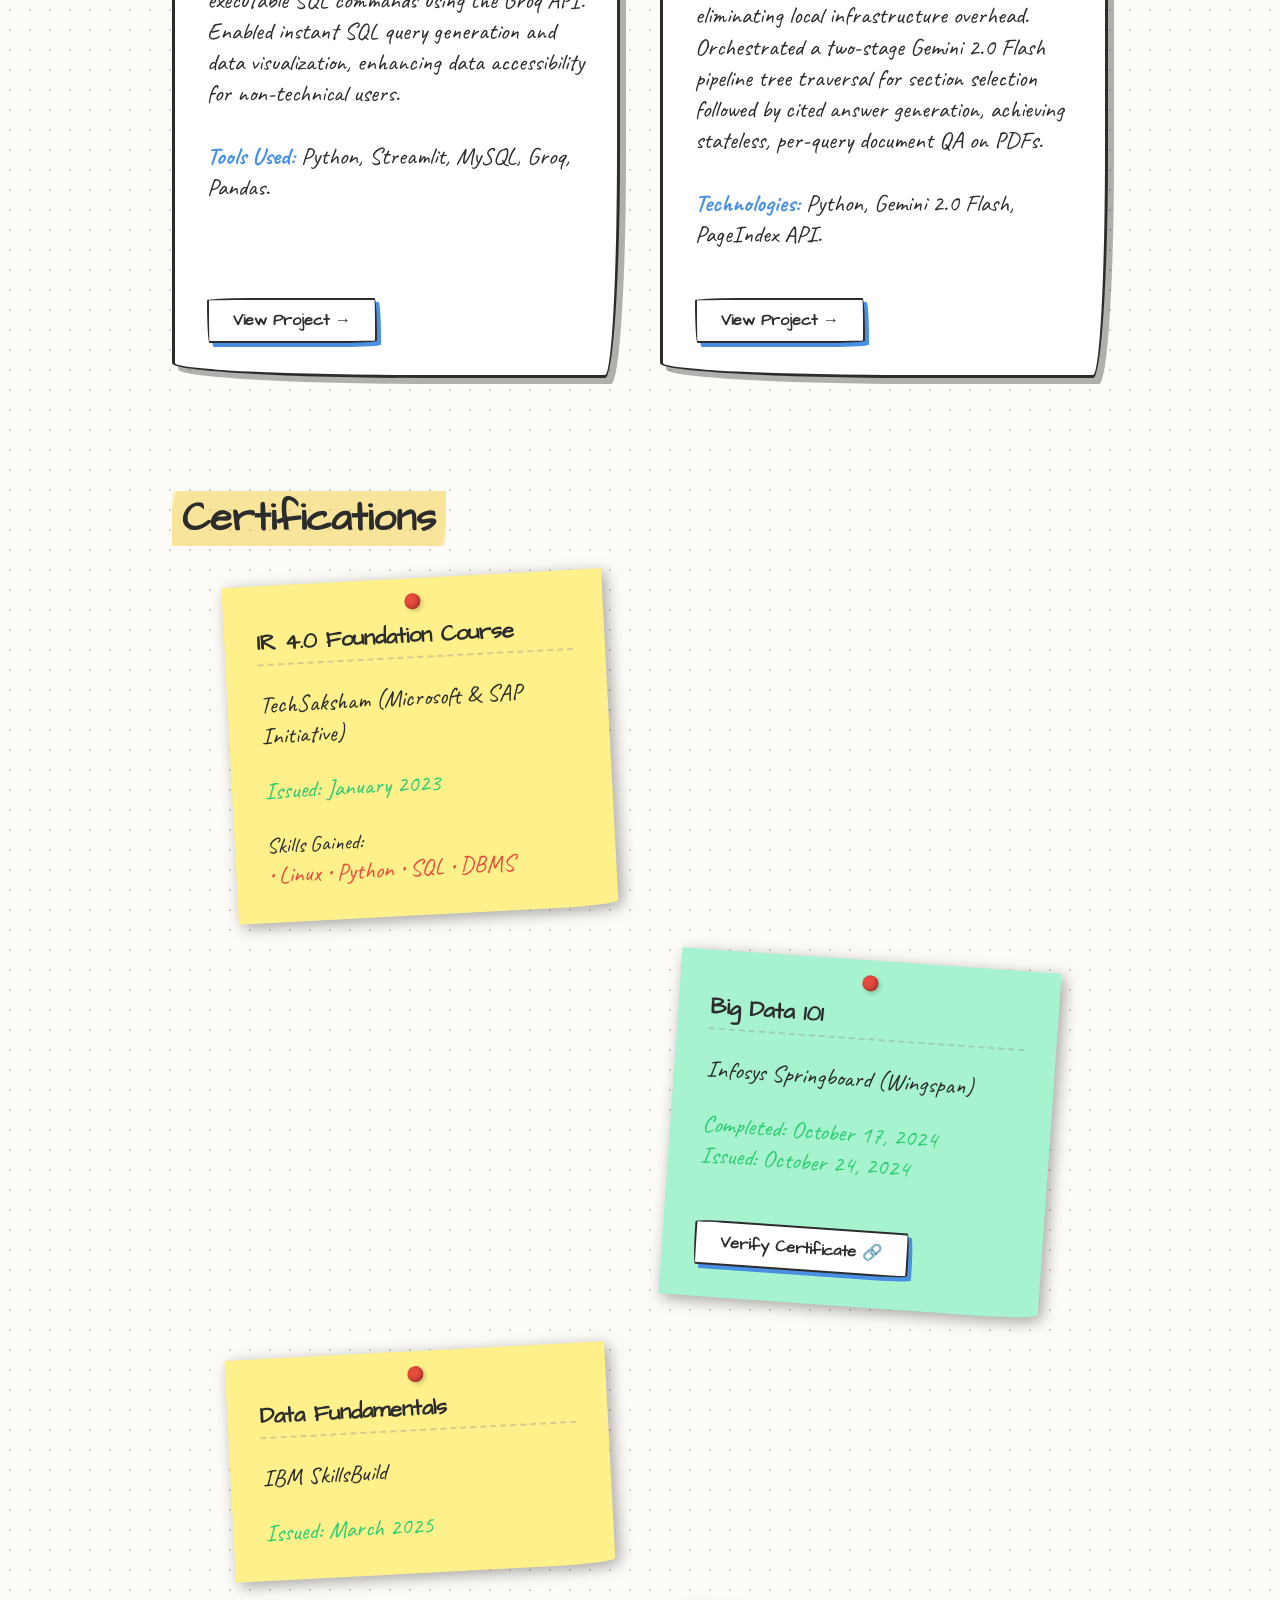
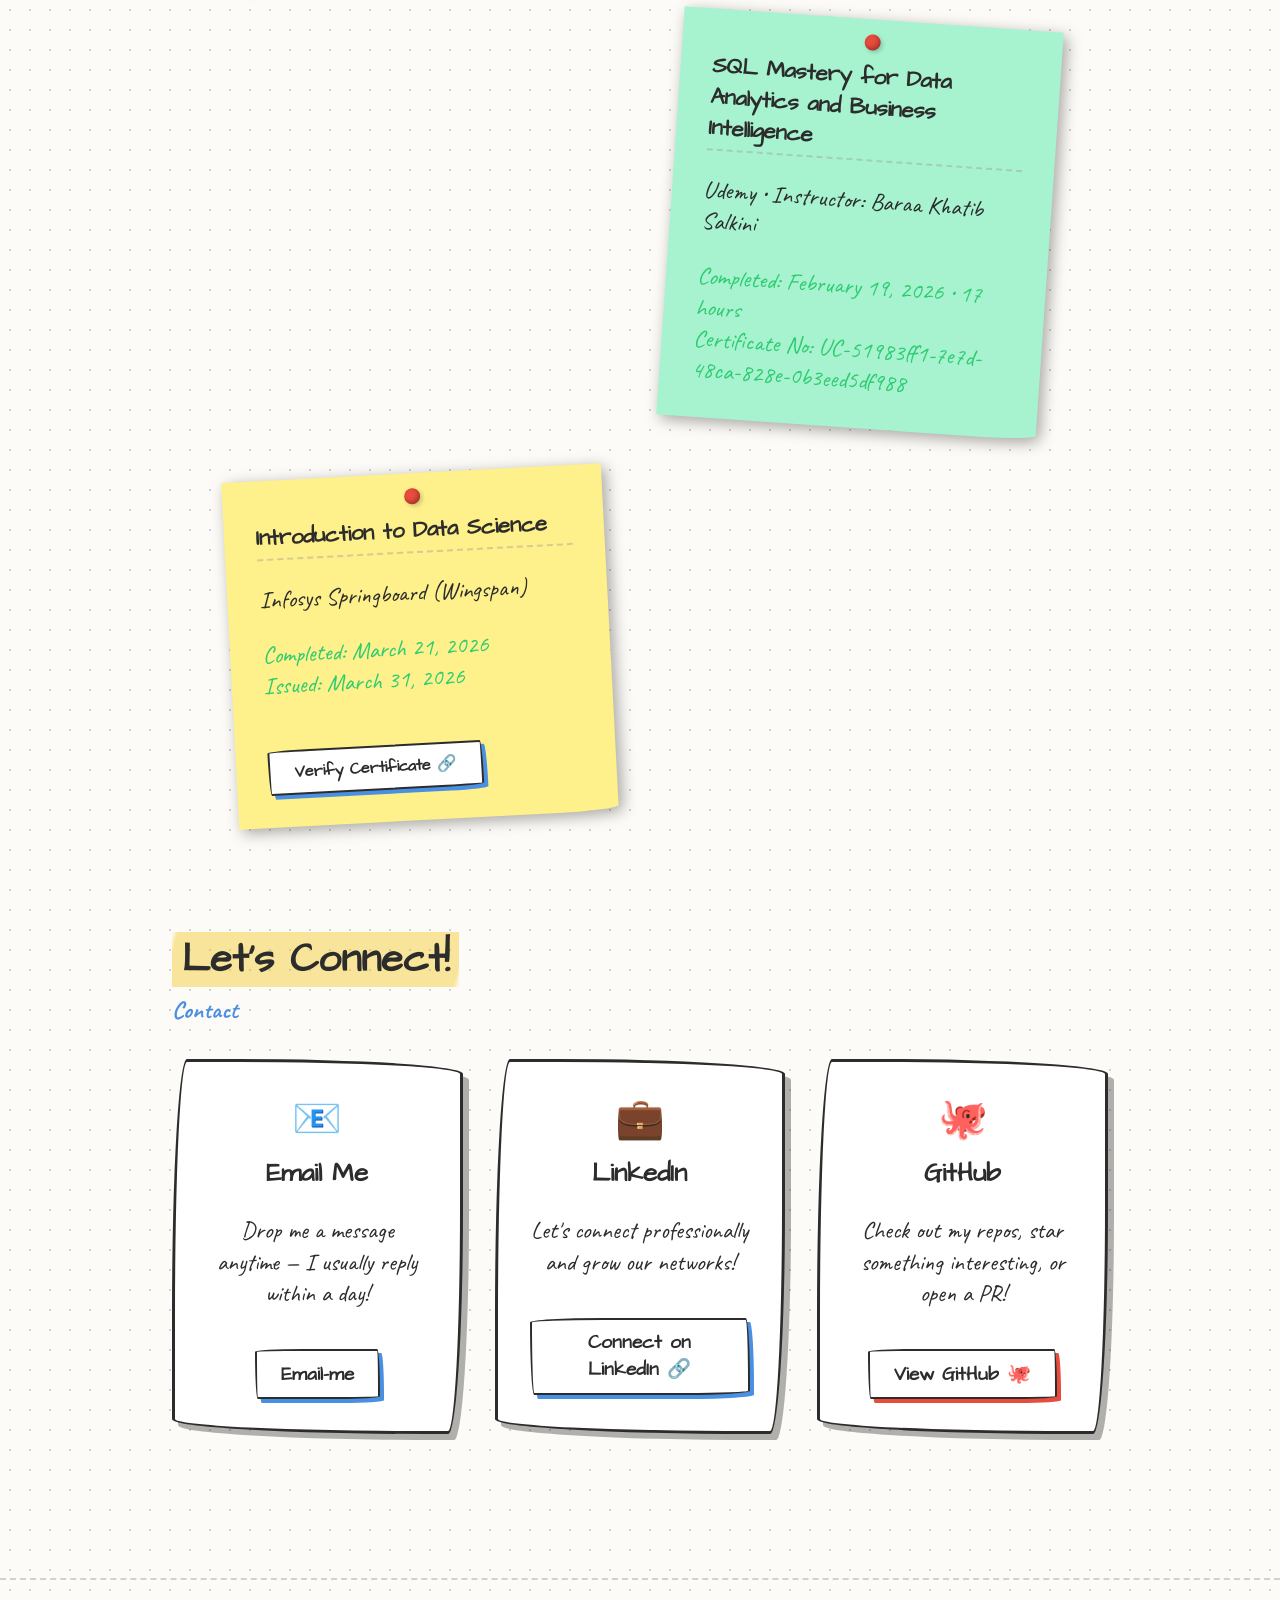
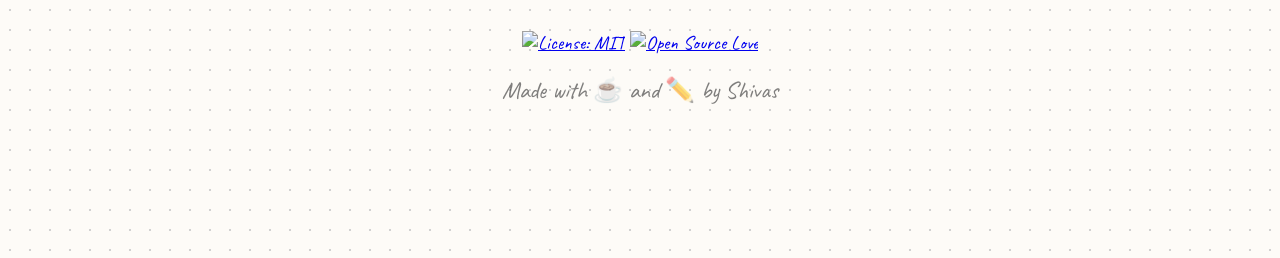
==== commit 7b95ee61: "Update about.html" ====
--- a/about.html
+++ b/about.html
@@ -5,6 +5,7 @@
   <meta charset="UTF-8">
   <meta name="viewport" content="width=device-width, initial-scale=1.0">
   <title>About Shivas | Data Sketchbook</title>
+  <link rel="icon" type="image/png" href="assets/css/images.png">
   <link rel="preconnect" href="https://fonts.googleapis.com">
   <link rel="preconnect" href="https://fonts.gstatic.com" crossorigin>
   <link href="https://fonts.googleapis.com/css2?family=Architects+Daughter&family=Caveat:wght@400;600&display=swap"
@@ -70,13 +71,29 @@
     </div>
 
     <section id="About" class="about-section">
-      <div class="photo-frame profile-pic">
+
+      <!-- UPDATED FLIP CONTAINER -->
+      <div class="photo-frame profile-pic flip-container">
         <div class="tape"></div>
-        <div class="photo-placeholder">
-          <img src="assets/img.png" alt="Shivas Arulselvam Profile Picture" loading="lazy"
-            style="filter: none !important; mix-blend-mode: normal;">
-        </div>
-      </div>
+        <div class="flipper">
+          <!-- FRONT SIDE (Your normal photo) -->
+          <div class="front">
+            <div class="photo-placeholder">
+              <img src="assets/css/img.png" alt="Shivas Arulselvam Profile Picture" loading="lazy"
+                style="filter: none !important; mix-blend-mode: normal; width: 100%;">
+            </div>
+          </div>
+          <!-- BACK SIDE (Your hidden image) -->
+          <div class="back">
+            <div class="photo-placeholder">
+              <img src="assets/css/image.jpg" alt="Secret Reveal Image" loading="lazy"
+                style="filter: none !important; mix-blend-mode: normal; width: 100%;">
+            </div>
+          </div>
+        </div>
+      </div>
+      <!-- END FLIP CONTAINER -->
+
       <div class="drawn-box about-text">
         <h2 class="section-title">About Me</h2>
         <p class="handwriting">
@@ -88,6 +105,7 @@
       </div>
 
     </section>
+
     <section id="Skills" class="skills-section">
       <h2 class="section-title highlight-text">Languages and Tools</h2>
       <h4 class="handwriting pencil-blue" style="margin-top: -1.5rem; margin-bottom: 2rem;">My Skills</h4>
@@ -223,7 +241,6 @@
         </div>
       </div>
 
-
     </section>
 
   </div><footer class="sketch-footer">
@@ -288,6 +305,29 @@
       window.scrollTo({ top: 0, behavior: 'smooth' });
     });
 
+    // --- ANTI-SNIPPING / BLUR EFFECT ---
+    const frontImage = document.querySelector('.front img');
+    const backImage = document.querySelector('.back img');
+
+    if (frontImage && backImage) {
+      // Blur images when the window loses focus (e.g., Snipping Tool opens)
+      window.addEventListener('blur', () => {
+        frontImage.style.transition = 'filter 0.1s ease';
+        backImage.style.transition = 'filter 0.1s ease';
+        frontImage.style.filter = 'blur(15px) grayscale(100%)';
+        backImage.style.filter = 'blur(15px) grayscale(100%)';
+      });
+
+      // Unblur when they click back into the website
+      window.addEventListener('focus', () => {
+        frontImage.style.filter = 'none';
+        backImage.style.filter = 'none';
+      });
+
+      // Disable right-click saving on the images
+      frontImage.addEventListener('contextmenu', (e) => e.preventDefault());
+      backImage.addEventListener('contextmenu', (e) => e.preventDefault());
+    }
 
   </script>
 </body>
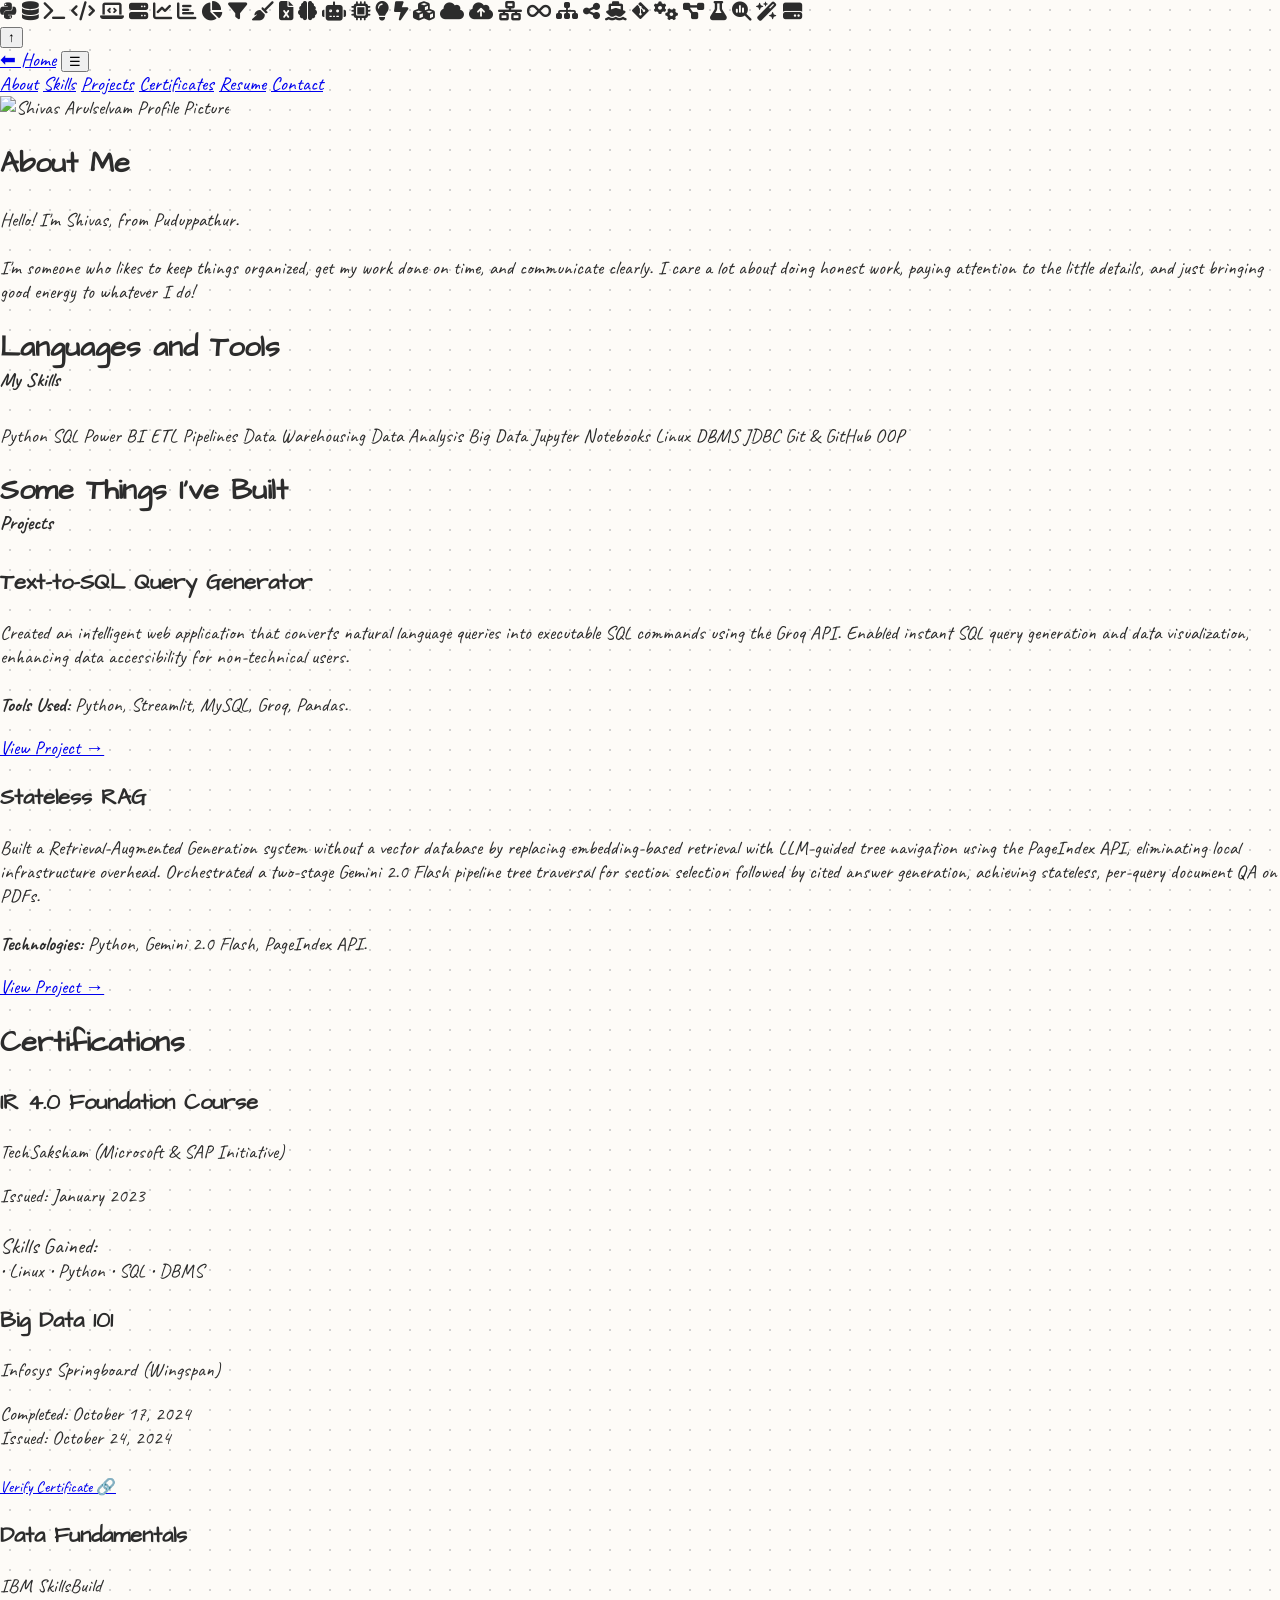
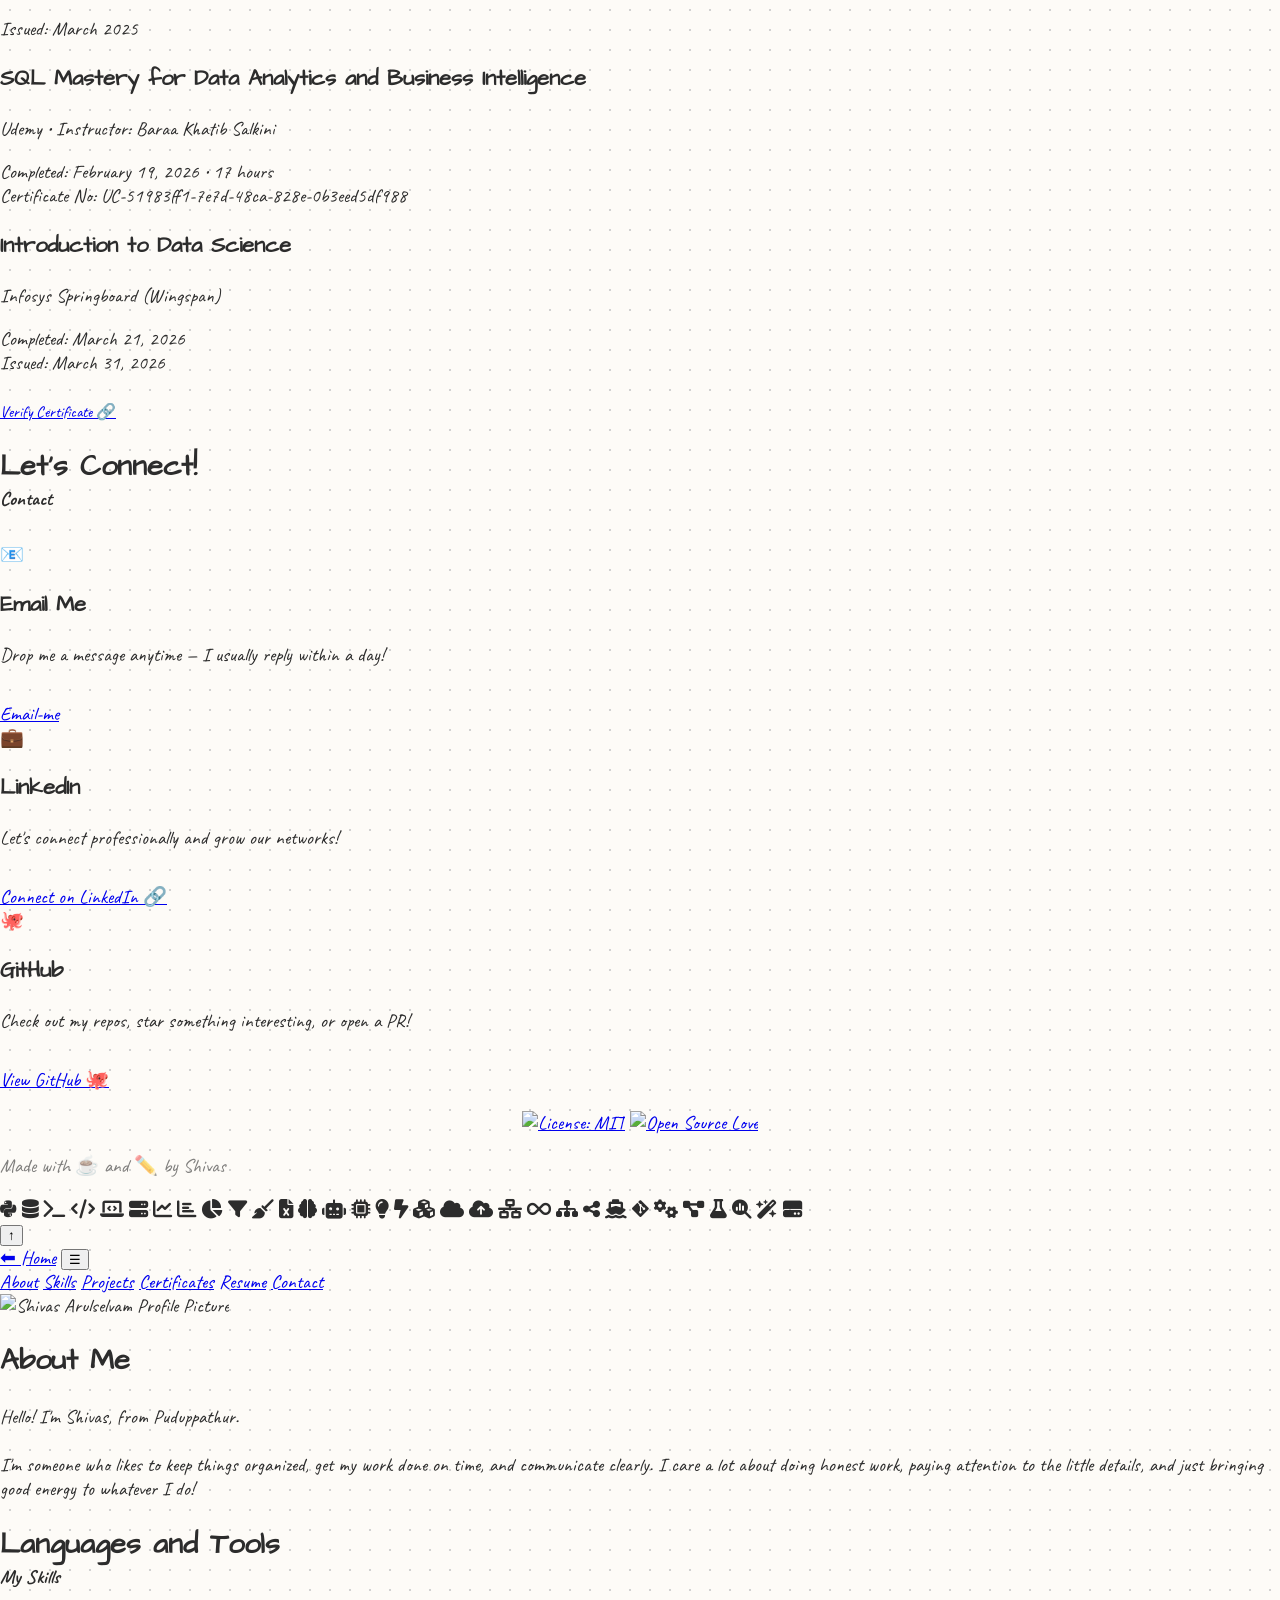
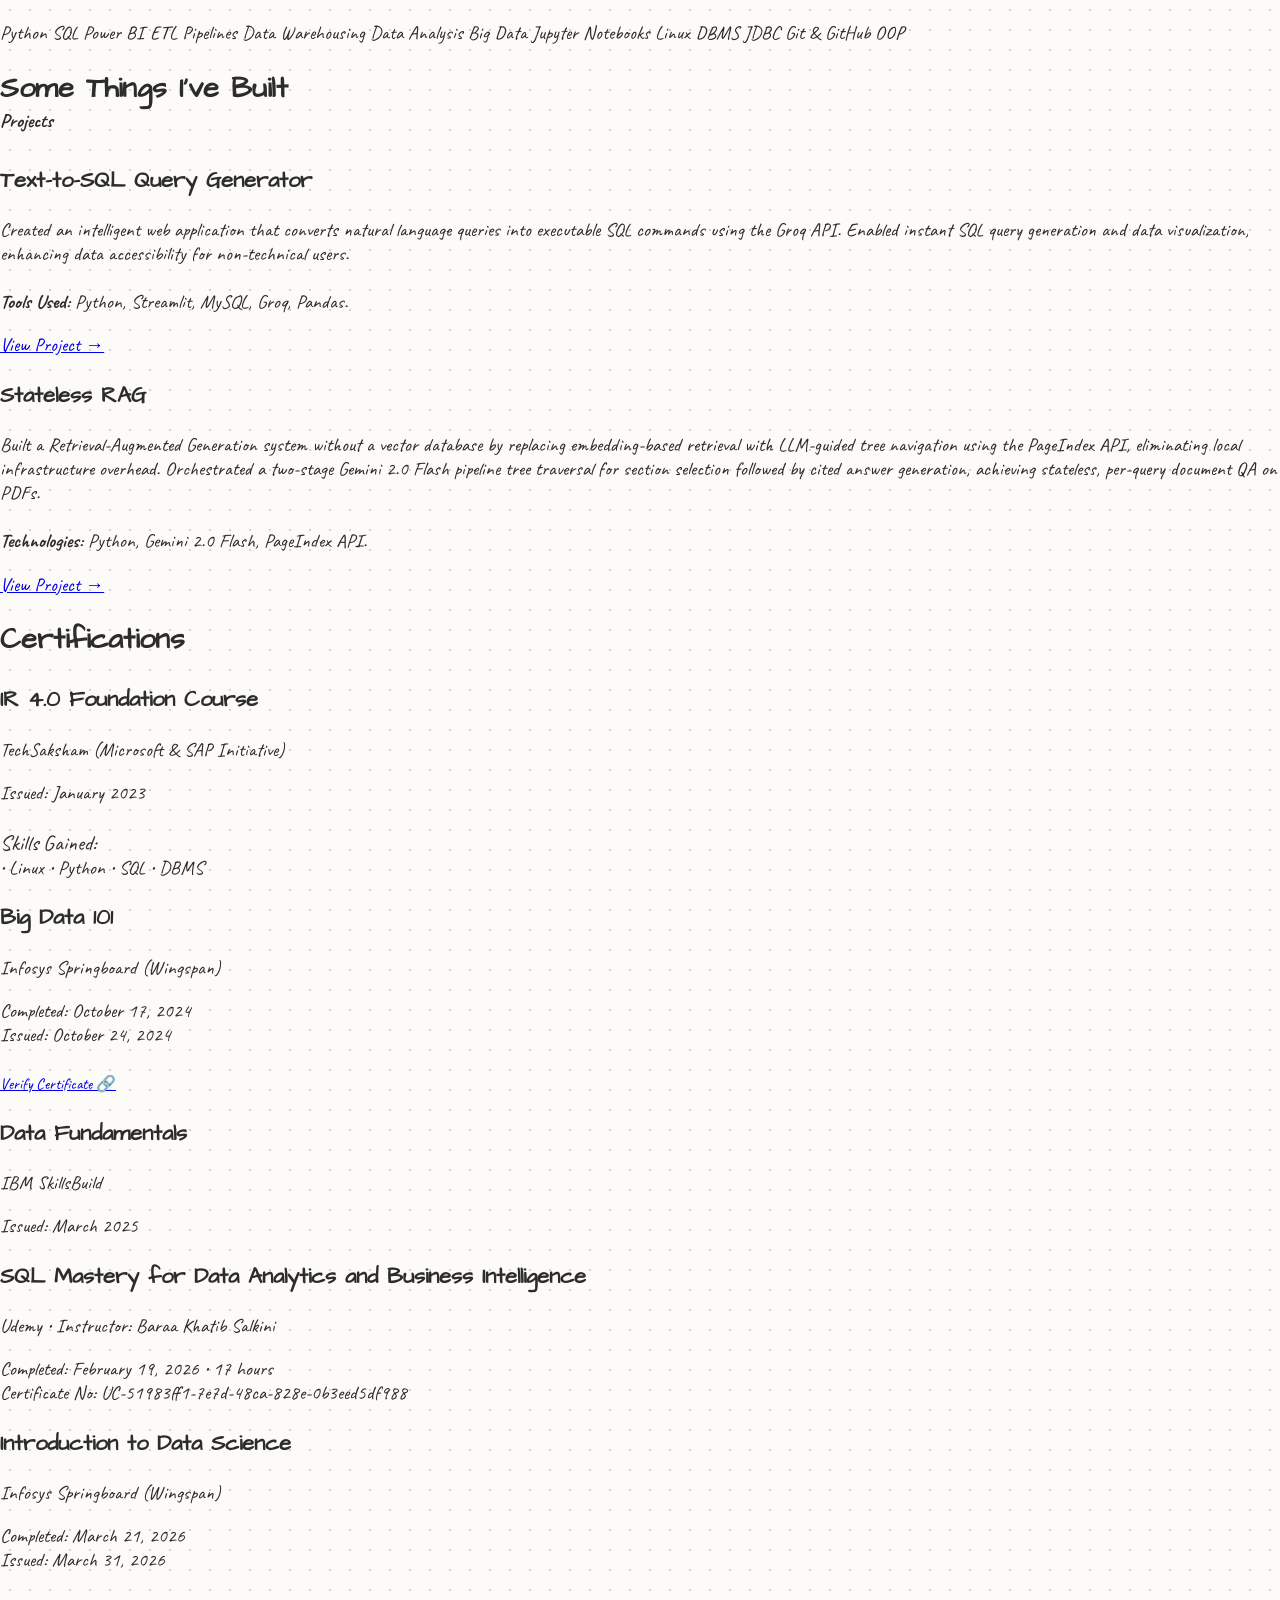
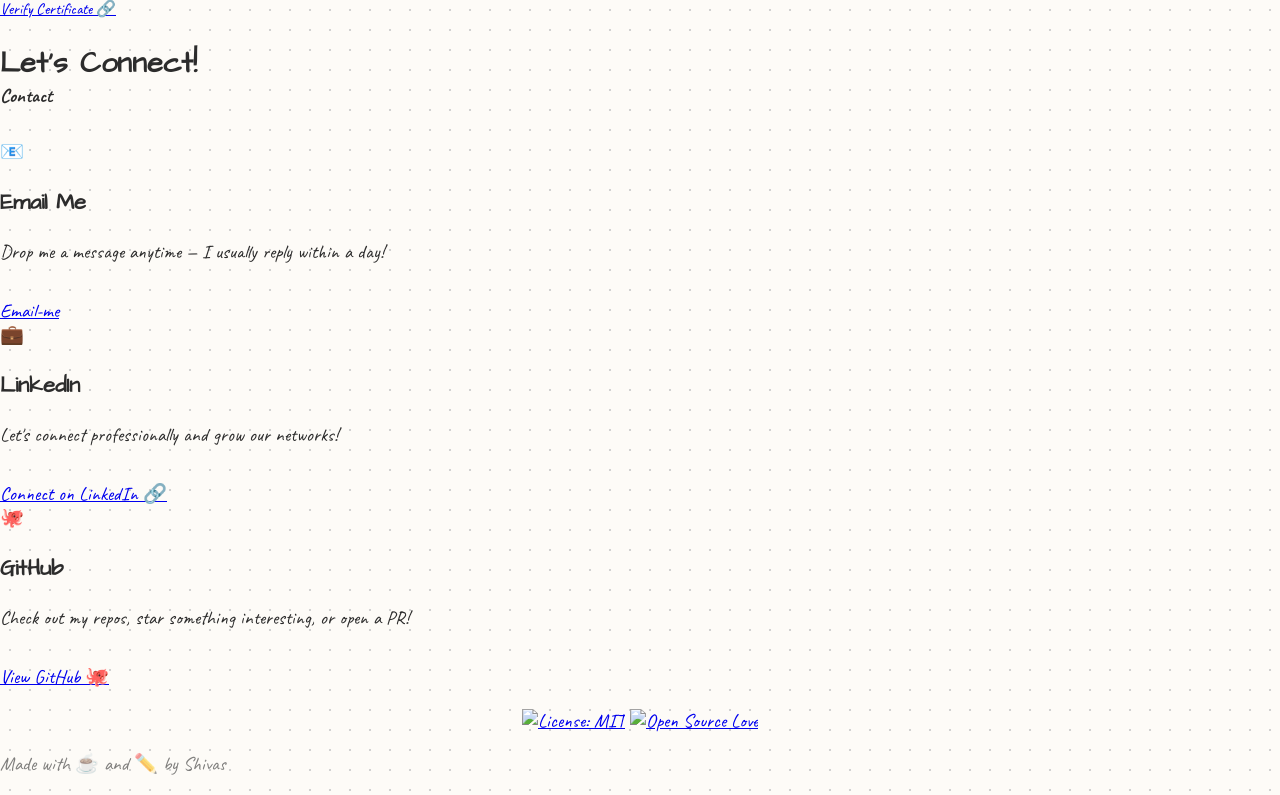
==== commit 06f62034: "Update about.html" ====
--- a/about.html
+++ b/about.html
@@ -333,3 +333,338 @@
 </body>
 
 </html>
+<!DOCTYPE html>
+<html lang="en">
+
+<head>
+  <meta charset="UTF-8">
+  <meta name="viewport" content="width=device-width, initial-scale=1.0">
+  <title>About Shivas | Data Sketchbook</title>
+  <link rel="icon" type="image/png" href="assets/css/images.png">
+  <link rel="preconnect" href="https://fonts.googleapis.com">
+  <link rel="preconnect" href="https://fonts.gstatic.com" crossorigin>
+  <link href="https://fonts.googleapis.com/css2?family=Architects+Daughter&family=Caveat:wght@400;600&display=swap"
+    rel="stylesheet">
+  <link rel="stylesheet" href="https://cdnjs.cloudflare.com/ajax/libs/font-awesome/6.5.0/css/all.min.css">
+  <link rel="stylesheet" href="assets/css/style.css">
+</head>
+
+<body class="about-page">
+
+  <div class="bg-icons" aria-hidden="true">
+    <i class="fa-brands fa-python" style="--ix:4vw;  --iy:6vh;  --is:2.2rem; --ir:-15deg; --id:0s"></i>
+    <i class="fa-solid fa-database" style="--ix:14vw; --iy:22vh; --is:1.8rem; --ir:10deg;  --id:1.2s"></i>
+    <i class="fa-solid fa-terminal" style="--ix:82vw; --iy:10vh; --is:2rem;   --ir:-8deg;  --id:0.4s"></i>
+    <i class="fa-solid fa-code" style="--ix:62vw; --iy:4vh;  --is:1.6rem; --ir:12deg;  --id:2s"></i>
+    <i class="fa-solid fa-laptop-code" style="--ix:91vw; --iy:33vh; --is:2.4rem; --ir:-20deg; --id:0.8s"></i>
+    <i class="fa-solid fa-server" style="--ix:34vw; --iy:88vh; --is:1.8rem; --ir:5deg;   --id:1.6s"></i>
+    <i class="fa-solid fa-chart-line" style="--ix:73vw; --iy:78vh; --is:2.2rem; --ir:-10deg; --id:0.3s"></i>
+    <i class="fa-solid fa-chart-bar" style="--ix:24vw; --iy:72vh; --is:2rem;   --ir:18deg;  --id:1.8s"></i>
+    <i class="fa-solid fa-chart-pie" style="--ix:87vw; --iy:58vh; --is:2.6rem; --ir:-5deg;  --id:0.6s"></i>
+    <i class="fa-solid fa-filter" style="--ix:47vw; --iy:16vh; --is:1.5rem; --ir:22deg;  --id:2.4s"></i>
+    <i class="fa-solid fa-broom" style="--ix:9vw;  --iy:54vh; --is:1.8rem; --ir:-30deg; --id:1s"></i>
+    <i class="fa-solid fa-file-excel" style="--ix:56vw; --iy:86vh; --is:2rem;   --ir:8deg;   --id:3s"></i>
+    <i class="fa-solid fa-brain" style="--ix:2vw;  --iy:42vh; --is:2.8rem; --ir:-12deg; --id:0.2s"></i>
+    <i class="fa-solid fa-robot" style="--ix:94vw; --iy:7vh;  --is:2.4rem; --ir:15deg;  --id:1.4s"></i>
+    <i class="fa-solid fa-microchip" style="--ix:41vw; --iy:76vh; --is:1.9rem; --ir:-18deg; --id:2.8s"></i>
+    <i class="fa-solid fa-lightbulb" style="--ix:67vw; --iy:44vh; --is:2rem;   --ir:6deg;   --id:0.9s"></i>
+    <i class="fa-solid fa-bolt-lightning" style="--ix:19vw; --iy:32vh; --is:1.7rem; --ir:-25deg; --id:1.5s"></i>
+    <i class="fa-solid fa-cubes" style="--ix:77vw; --iy:24vh; --is:2.2rem; --ir:20deg;  --id:2.2s"></i>
+    <i class="fa-solid fa-cloud" style="--ix:51vw; --iy:52vh; --is:2.5rem; --ir:-8deg;  --id:0.7s"></i>
+    <i class="fa-solid fa-cloud-arrow-up" style="--ix:7vw;  --iy:74vh; --is:2rem;   --ir:14deg;  --id:3.2s"></i>
+    <i class="fa-solid fa-network-wired" style="--ix:84vw; --iy:68vh; --is:1.8rem; --ir:-22deg; --id:1.1s"></i>
+    <i class="fa-solid fa-infinity" style="--ix:31vw; --iy:48vh; --is:2.3rem; --ir:9deg;   --id:2.6s"></i>
+    <i class="fa-solid fa-sitemap" style="--ix:63vw; --iy:63vh; --is:1.9rem; --ir:-14deg; --id:0.5s"></i>
+    <i class="fa-solid fa-share-nodes" style="--ix:17vw; --iy:83vh; --is:1.7rem; --ir:16deg;  --id:1.9s"></i>
+    <i class="fa-solid fa-ship" style="--ix:44vw; --iy:36vh; --is:2.1rem; --ir:-7deg;  --id:2.1s"></i>
+    <i class="fa-brands fa-git-alt" style="--ix:76vw; --iy:91vh; --is:2.4rem; --ir:11deg;  --id:0.1s"></i>
+    <i class="fa-solid fa-gears" style="--ix:96vw; --iy:48vh; --is:2rem;   --ir:-19deg; --id:2.9s"></i>
+    <i class="fa-solid fa-diagram-project" style="--ix:39vw; --iy:62vh; --is:1.8rem; --ir:24deg;  --id:1.3s"></i>
+    <i class="fa-solid fa-flask" style="--ix:58vw; --iy:27vh; --is:1.6rem; --ir:-11deg; --id:3.5s"></i>
+    <i class="fa-solid fa-magnifying-glass-chart" style="--ix:21vw; --iy:11vh; --is:2rem; --ir:7deg; --id:0.6s"></i>
+    <i class="fa-solid fa-wand-magic-sparkles" style="--ix:71vw; --iy:17vh; --is:1.9rem; --ir:-16deg; --id:2.3s"></i>
+    <i class="fa-solid fa-hard-drive" style="--ix:11vw; --iy:61vh; --is:1.7rem; --ir:13deg;  --id:1.7s"></i>
+  </div>
+
+  <button class="scroll-top" id="scroll-top" aria-label="Scroll to top" title="Back to top">↑</button>
+
+  <div class="page-container">
+
+    <div class="nav-bar">
+      <a href="index.html" class="btn-sketch btn-blue back-btn">⬅ Home</a>
+
+      <button class="hamburger" id="hamburger" aria-label="Toggle menu">☰</button>
+
+      <nav class="nav-menu" id="nav-menu">
+        <a href="about.html" class="btn-sketch btn-blue nav-link" data-section="About">About</a>
+        <a href="#Skills" class="btn-sketch btn-blue nav-link" data-section="Skills">Skills</a>
+        <a href="#Projects" class="btn-sketch btn-blue nav-link" data-section="Projects">Projects</a>
+        <a href="#Certificates" class="btn-sketch btn-blue nav-link" data-section="Certificates">Certificates</a>
+        <a href="assets/resume.pdf" target="_blank" class="btn-sketch btn-green nav-link" title="dont touch">Resume</a>
+        <a href="#contact" class="btn-sketch btn-red nav-link" data-section="contact">Contact</a>
+      </nav>
+    </div>
+
+    <section id="About" class="about-section">
+
+      <!-- UPDATED FLIP CONTAINER -->
+      <div class="photo-frame profile-pic flip-container">
+        <div class="tape"></div>
+        <div class="flipper">
+          <!-- FRONT SIDE (Your normal photo) -->
+          <div class="front">
+            <div class="photo-placeholder">
+              <img src="assets/css/img.png" alt="Shivas Arulselvam Profile Picture" loading="lazy"
+                style="filter: none !important; mix-blend-mode: normal; width: 100%;">
+            </div>
+          </div>
+          <!-- BACK SIDE (Your hidden image) -->
+          <div class="back">
+            <div class="photo-placeholder">
+              <img src="assets/css/image.jpg" alt="Secret Reveal Image" loading="lazy"
+                style="filter: none !important; mix-blend-mode: normal; width: 100%;">
+            </div>
+          </div>
+        </div>
+      </div>
+      <!-- END FLIP CONTAINER -->
+
+      <div class="drawn-box about-text">
+        <h2 class="section-title">About Me</h2>
+        <p class="handwriting">
+          Hello! I'm Shivas, from Puduppathur.<br><br>
+          I'm someone who likes to keep things organized, get my work done on time, and communicate clearly. I care a
+          lot about doing honest work, paying attention to the little details, and just bringing good energy to whatever
+          I do!
+        </p>
+      </div>
+
+    </section>
+
+    <section id="Skills" class="skills-section">
+      <h2 class="section-title highlight-text">Languages and Tools</h2>
+      <h4 class="handwriting pencil-blue" style="margin-top: -1.5rem; margin-bottom: 2rem;">My Skills</h4>
+      <div class="skills-container">
+        <span class="skill-tag">Python</span>
+        <span class="skill-tag">SQL</span>
+        <span class="skill-tag">Power BI</span>
+        <span class="skill-tag">ETL Pipelines</span>
+        <span class="skill-tag">Data Warehousing</span>
+        <span class="skill-tag">Data Analysis</span>
+        <span class="skill-tag">Big Data</span>
+        <span class="skill-tag">Jupyter Notebooks</span>
+        <span class="skill-tag">Linux</span>
+        <span class="skill-tag">DBMS</span>
+        <span class="skill-tag">JDBC</span>
+        <span class="skill-tag">Git &amp; GitHub</span>
+        <span class="skill-tag">OOP</span>
+      </div>
+    </section>
+
+    <section id="Projects" class="projects-section">
+      <h2 class="section-title highlight-text">Some Things I've Built</h2>
+      <h4 class="handwriting pencil-blue" style="margin-top: -1.5rem; margin-bottom: 2rem;">Projects</h4>
+      <div class="projects-grid">
+
+        <div class="drawn-box project-card">
+          <h3>Text-to-SQL Query Generator</h3>
+          <p class="handwriting">
+            Created an intelligent web application that converts natural language queries into executable SQL commands using the Groq API. Enabled instant SQL query generation and data visualization, enhancing data accessibility for non-technical users.
+            <br><br>
+            <span class="pencil-blue"><b>Tools Used:</b></span> Python, Streamlit, MySQL, Groq, Pandas.
+          </p>
+          <a href="https://github.com/Shivas-A54/Prompt-to-Query" target="_blank"
+            class="btn-sketch btn-blue project-link">View Project →</a>
+        </div>
+
+        <div class="drawn-box project-card">
+          <h3>Stateless RAG</h3>
+          <p class="handwriting">
+            Built a Retrieval-Augmented Generation system without a vector database by replacing embedding-based retrieval with LLM-guided tree navigation using the PageIndex API, eliminating local infrastructure overhead. Orchestrated a two-stage Gemini 2.0 Flash pipeline tree traversal for section selection followed by cited answer generation, achieving stateless, per-query document QA on PDFs.
+            <br><br>
+            <span class="pencil-blue"><b>Technologies:</b></span> Python, Gemini 2.0 Flash, PageIndex API.
+          </p>
+          <a href="https://github.com/Shivas-A54/Stateless_RAG" target="_blank"
+            class="btn-sketch btn-blue project-link">View Project →</a>
+        </div>
+
+      </div>
+    </section>
+
+    <section id="Certificates" class="certs-section">
+      <h2 class="section-title highlight-text">Certifications</h2>
+      <div class="certs-grid">
+
+        <div class="sticky-note cert-note left">
+          <div class="pin"></div>
+          <h3 class="pencil-blue">IR 4.0 Foundation Course</h3>
+          <p class="handwriting">TechSaksham (Microsoft &amp; SAP Initiative)</p>
+          <span class="handwriting pencil-green">Issued: January 2023</span>
+          <br><br>
+          <span class="handwriting" style="font-size:1.35rem;">Skills Gained:</span><br>
+          <span class="handwriting pencil-red">• Linux • Python • SQL • DBMS</span>
+        </div>
+
+        <div class="sticky-note cert-note right">
+          <div class="pin"></div>
+          <h3 class="pencil-blue">Big Data 101</h3>
+          <p class="handwriting">Infosys Springboard (Wingspan)</p>
+          <span class="handwriting pencil-green">Completed: October 17, 2024</span><br>
+          <span class="handwriting pencil-green">Issued: October 24, 2024</span>
+          <br><br>
+          <a href="https://verify.onwingspan.com" target="_blank" class="btn-sketch btn-blue project-link"
+            style="font-size:1rem;">Verify Certificate 🔗</a>
+        </div>
+
+        <div class="sticky-note cert-note left">
+          <div class="pin"></div>
+          <h3 class="pencil-blue">Data Fundamentals</h3>
+          <p class="handwriting">IBM SkillsBuild</p>
+          <span class="handwriting pencil-green">Issued: March 2025</span>
+        </div>
+
+        <div class="sticky-note cert-note right">
+          <div class="pin"></div>
+          <h3 class="pencil-blue">SQL Mastery for Data Analytics and Business Intelligence</h3>
+          <p class="handwriting">Udemy • Instructor: Baraa Khatib Salkini</p>
+          <span class="handwriting pencil-green">Completed: February 19, 2026 • 17 hours</span><br>
+          <span class="handwriting pencil-green">Certificate No: UC-51983ff1-7e7d-48ca-828e-0b3eed5df988</span>
+        </div>
+
+        <div class="sticky-note cert-note left">
+          <div class="pin"></div>
+          <h3 class="pencil-blue">Introduction to Data Science</h3>
+          <p class="handwriting">Infosys Springboard (Wingspan)</p>
+          <span class="handwriting pencil-green">Completed: March 21, 2026</span><br>
+          <span class="handwriting pencil-green">Issued: March 31, 2026</span>
+          <br><br>
+          <a href="https://verify.onwingspan.com" target="_blank" class="btn-sketch btn-blue project-link"
+            style="font-size:1rem;">Verify Certificate 🔗</a>
+        </div>
+
+      </div>
+    </section>
+
+    <section id="contact" class="contact-section">
+      <h2 class="section-title highlight-text">Let's Connect!</h2>
+      <h4 class="handwriting pencil-blue" style="margin-top: -1.5rem; margin-bottom: 2rem;">Contact</h4>
+
+      <div class="contact-grid">
+        <div class="drawn-box contact-card">
+          <div class="contact-icon">📧</div>
+          <h3>Email Me</h3>
+          <p class="handwriting">Drop me a message anytime — I usually reply within a day!</p>
+          <a href="mailto:shivas2004@zohomail.in" class="btn-sketch btn-blue"
+            style="margin-top:1rem; display:inline-block;"><span class="__cf_email__"
+              data-cfemail="76051e1f00170536130e171b061a135815191b">Email-me</span></a>
+        </div>
+
+        <div class="drawn-box contact-card">
+          <div class="contact-icon">💼</div>
+          <h3>LinkedIn</h3>
+          <p class="handwriting">Let's connect professionally and grow our networks!</p>
+          <a href="https://www.linkedin.com/in/shivas-arulselvam" target="_blank" class="btn-sketch btn-blue"
+            style="margin-top:1rem; display:inline-block;">Connect on LinkedIn 🔗</a>
+        </div>
+
+        <div class="drawn-box contact-card">
+          <div class="contact-icon">🐙</div>
+          <h3>GitHub</h3>
+          <p class="handwriting">Check out my repos, star something interesting, or open a PR!</p>
+          <a href="https://github.com/Shivas-A54" target="_blank" class="btn-sketch btn-red"
+            style="margin-top:1rem; display:inline-block;">View GitHub 🐙</a>
+        </div>
+      </div>
+
+    </section>
+
+  </div><footer class="sketch-footer">
+    <p align="center">
+      <a href="LICENSE"><img src="https://img.shields.io/badge/License-MIT-yellow.svg" alt="License: MIT"></a>
+      <a href="https://opensource.org/"><img src="https://img.shields.io/badge/Open%20Source-%E2%9D%A4-brightgreen.svg"
+          alt="Open Source Love"></a>
+    </p>
+    <p class="handwriting" style="margin-top:1rem; opacity:0.6;">Made with ☕ and ✏️ by Shivas</p>
+  </footer>
+
+  <script data-cfasync="false" src="/cdn-cgi/scripts/5c5dd728/cloudflare-static/email-decode.min.js"></script>
+  <script>
+    // --- HAMBURGER MENU ---
+    const hamburger = document.getElementById('hamburger');
+    const navMenu = document.getElementById('nav-menu');
+    hamburger.addEventListener('click', () => {
+      navMenu.classList.toggle('nav-open');
+      hamburger.textContent = navMenu.classList.contains('nav-open') ? '✕' : '☰';
+    });
+    // Close menu when a link is clicked
+    navMenu.querySelectorAll('a').forEach(link => {
+      link.addEventListener('click', () => {
+        navMenu.classList.remove('nav-open');
+        hamburger.textContent = '☰';
+      });
+    });
+
+    // --- ACTIVE NAV HIGHLIGHT ON SCROLL ---
+    const sections = document.querySelectorAll('section[id]');
+    const navLinks = document.querySelectorAll('.nav-link');
+    const observer = new IntersectionObserver((entries) => {
+      entries.forEach(entry => {
+        if (entry.isIntersecting) {
+          navLinks.forEach(link => link.classList.remove('nav-active'));
+          const active = document.querySelector(`.nav-link[data-section="${entry.target.id}"]`);
+          if (active) active.classList.add('nav-active');
+        }
+      });
+    }, { rootMargin: '-30% 0px -60% 0px' });
+    sections.forEach(s => observer.observe(s));
+
+    // --- SCROLL OFFSET FOR ANCHOR LINKS (fixes content hiding behind nav) ---
+    document.querySelectorAll('a[href^="#"]').forEach(anchor => {
+      anchor.addEventListener('click', function (e) {
+        const target = document.querySelector(this.getAttribute('href'));
+        if (target) {
+          e.preventDefault();
+          const offset = 100;
+          const top = target.getBoundingClientRect().top + window.scrollY - offset;
+          window.scrollTo({ top, behavior: 'smooth' });
+        }
+      });
+    });
+
+    // --- SCROLL TO TOP BUTTON ---
+    const scrollTopBtn = document.getElementById('scroll-top');
+    window.addEventListener('scroll', () => {
+      scrollTopBtn.classList.toggle('visible', window.scrollY > 400);
+    });
+    scrollTopBtn.addEventListener('click', () => {
+      window.scrollTo({ top: 0, behavior: 'smooth' });
+    });
+
+    // --- ANTI-SNIPPING / BLUR EFFECT ---
+    const frontImage = document.querySelector('.front img');
+    const backImage = document.querySelector('.back img');
+
+    if (frontImage && backImage) {
+      // Blur images when the window loses focus (e.g., Snipping Tool opens)
+      window.addEventListener('blur', () => {
+        frontImage.style.transition = 'filter 0.1s ease';
+        backImage.style.transition = 'filter 0.1s ease';
+        frontImage.style.filter = 'blur(15px) grayscale(100%)';
+        backImage.style.filter = 'blur(15px) grayscale(100%)';
+      });
+
+      // Unblur when they click back into the website
+      window.addEventListener('focus', () => {
+        frontImage.style.filter = 'none';
+        backImage.style.filter = 'none';
+      });
+
+      // Disable right-click saving on the images
+      frontImage.addEventListener('contextmenu', (e) => e.preventDefault());
+      backImage.addEventListener('contextmenu', (e) => e.preventDefault());
+    }
+
+  </script>
+</body>
+
+</html>
--- a/assets/css/style.css
+++ b/assets/css/style.css
@@ -1,631 +1,73 @@
 :root {
-  color-scheme: light dark;
-  --paper-bg:      light-dark(#fdfbf7, #000000);
-  --ink-color:     light-dark(#2c2c2c, #e0e0e0);
-  --box-bg:        light-dark(#ffffff, #111111);
-  --grid-color:    light-dark(#d1d1d1, rgba(255,255,255,0.05));
-  --note-bg:       light-dark(#fef08a, #857c2e);
-  --cert-note-bg:  light-dark(#a7f3d0, #1e3a2f);
-  --pencil-blue:   light-dark(#4a90e2, #56a3ff);
-  --pencil-red:    light-dark(#e74c3c, #ff5f56);
-  --pencil-green:  light-dark(#2ecc71, #4ade80);
-  --highlighter:   light-dark(rgba(241,196,15,0.4), rgba(250,204,21,0.25));
-  --input-bg:      light-dark(#fdfbf7, #1e1e1e);
-  --note-text:     light-dark(#2c2c2c, #f0f0f0);
+    color-scheme: light dark;
+    --paper-bg:      light-dark(#fdfbf7, #000000);
+    --ink-color:     light-dark(#2c2c2c, #e0e0e0);
+    --box-bg:        light-dark(#ffffff, #111111);
+    --grid-color:    light-dark(#d1d1d1, rgba(255,255,255,0.05));
+    --note-bg:       light-dark(#fef08a, #857c2e);
+    --cert-note-bg:  light-dark(#a7f3d0, #1e3a2f);
+    --pencil-blue:   light-dark(#4a90e2, #56a3ff);
+    --pencil-red:    light-dark(#e74c3c, #ff5f56);
+    --pencil-green:  light-dark(#2ecc71, #4ade80);
+    --highlighter:   light-dark(rgba(241,196,15,0.4), rgba(250,204,21,0.25));
+    --input-bg:      light-dark(#fdfbf7, #1e1e1e);
+    --note-text:     light-dark(#2c2c2c, #f0f0f0);
 }
 
 /* --- BASE --- */
 *, *::before, *::after { box-sizing: border-box; }
-
 html { scroll-behavior: smooth; }
-
 body {
-  background-color: var(--paper-bg);
-  background-image: radial-gradient(var(--grid-color) 1px, transparent 1px);
-  background-size: 20px 20px;
-  color: var(--ink-color);
-  font-family: 'Caveat', cursive;
-  font-size: 1.2rem;
-  margin: 0;
-  padding: 0;
-  overflow-x: hidden;
-  transition: background-color 0.3s, color 0.3s;
+    background-color: var(--paper-bg);
+    background-image: radial-gradient(var(--grid-color) 1px, transparent 1px);
+    background-size: 20px 20px;
+    color: var(--ink-color);
+    font-family: 'Caveat', cursive;
+    font-size: 1.2rem;
+    margin: 0; padding: 0;
+    overflow-x: hidden;
+    transition: background-color 0.3s, color 0.3s;
 }
 
 h1, h2, h3 { font-family: 'Architects Daughter', cursive; }
+/* (Keep the rest of your original CSS exactly as is, it was well-structured!) */
 
-/* --- SCROLL TO TOP --- */
-.scroll-top {
-  position: fixed;
-  bottom: 2rem;
-  right: 1.5rem;
-  z-index: 998;
-  background: var(--box-bg);
-  border: 2px solid var(--ink-color);
-  border-radius: 255px 15px 225px 15px / 15px 225px 15px 255px;
-  padding: 0.4rem 0.9rem;
-  font-family: 'Architects Daughter', cursive;
-  font-size: 1.3rem;
-  cursor: pointer;
-  box-shadow: 3px 3px 0 var(--pencil-green);
-  opacity: 0;
-  pointer-events: none;
-  transition: opacity 0.3s, transform 0.2s, box-shadow 0.2s;
-  color: var(--ink-color);
-}
-.scroll-top.visible { opacity: 1; pointer-events: auto; }
-.scroll-top:hover { transform: translate(1px, 1px); box-shadow: 2px 2px 0 var(--pencil-green); }
-
-/* =============================================
- *  INDEX PAGE — HERO
- *  ============================================= */
-.sketch-hero {
-  position: relative;
-  display: flex;
-  align-items: center;
-  justify-content: space-between;
-  max-width: 1100px;
-  margin: 0 auto;
-  min-height: 100vh;
-  padding: 2rem;
-  padding-bottom: 150px;
-  gap: 4rem;
-}
-.hero-content {
-  flex: 1 1 50%;
-  max-width: 600px;
-  z-index: 2;
+/* --- IMAGE FLIP EFFECT --- */
+.flip-container {
+    perspective: 1000px;
+    position: relative;
+    z-index: 10;
 }
 
-.hero-visual {
-  flex: 1 1 50%;
-  display: flex;
-  justify-content: center;
-  z-index: 2;
+.flipper {
+    transition: transform 0.6s cubic-bezier(0.4, 0.2, 0.2, 1);
+    transform-style: preserve-3d;
+    position: relative;
+    width: 100%;
+    height: 100%;
 }
 
-/* --- BADGE --- */
-.sketch-badge {
-  display: inline-block;
-  border: 2px solid var(--ink-color);
-  border-radius: 255px 15px 225px 15px / 15px 225px 15px 255px;
-  padding: 0.3rem 1rem;
-  font-family: 'Architects Daughter', cursive;
-  font-size: 1.1rem;
-  margin-bottom: 1.5rem;
-  transform: rotate(-1deg);
+/* Trigger the flip on hover */
+.flip-container:hover .flipper {
+    transform: rotateY(180deg);
 }
 
-/* --- TITLE --- */
-.hero-title {
-  font-size: 3rem;
-  line-height: 1.2;
-  margin: 0 0 1rem 0;
-  white-space: nowrap;
+.front, .back {
+    backface-visibility: hidden;
+    -webkit-backface-visibility: hidden;
+    position: absolute;
+    top: 0;
+    left: 0;
+    width: 100%;
 }
 
-.wave-emoji {
-  display: inline-block;
-  transform-origin: 70% 70%;
-  animation: waveEmoji 2.5s ease-in-out 1;
-}
-@keyframes waveEmoji {
-  0% { transform: rotate(0deg); }
-  10% { transform: rotate(14deg); }
-  20% { transform: rotate(-8deg); }
-  30% { transform: rotate(14deg); }
-  40% { transform: rotate(-4deg); }
-  50% { transform: rotate(10deg); }
-  60%, 100% { transform: rotate(0deg); }
+/* Ensure the front stays in place */
+.front {
+    transform: rotateY(0deg);
+    position: relative; 
 }
 
-/* --- HIGHLIGHT --- */
-.highlight-text {
-  background: linear-gradient(104deg, transparent 0%, var(--highlighter) 2%, var(--highlighter) 98%, transparent 100%);
-  padding: 0 10px;
+/* Hide the back initially by flipping it */
+.back {
+    transform: rotateY(180deg);
 }
-
-.hero-bio {
-  font-size: 1.8rem;
-  line-height: 1.4;
-  margin-bottom: 2.5rem;
-}
-
-/* --- DRAWN BOX --- */
-.drawn-box {
-  background: var(--box-bg);
-  border: 3px solid var(--ink-color);
-  border-radius: 15px 225px 15px 255px / 255px 15px 225px 15px;
-  padding: 2rem;
-  box-shadow: 6px 6px 0px rgba(0,0,0,0.3);
-}
-
-.contribution-box h3 { margin: 0 0 1rem 0; font-size: 1.8rem; }
-.contribution-box p  { margin-bottom: 2rem; }
-
-/* --- BUTTONS --- */
-.hero-actions {
-  display: flex;
-  gap: 1.5rem;
-  flex-wrap: wrap;
-}
-
-.btn-sketch {
-  text-decoration: none;
-  color: var(--ink-color);
-  font-family: 'Architects Daughter', cursive;
-  font-size: 1.2rem;
-  font-weight: bold;
-  padding: 0.6rem 1.5rem;
-  border: 2px solid var(--ink-color);
-  border-radius: 255px 15px 225px 15px / 15px 225px 15px 255px;
-  transition: transform 0.2s, box-shadow 0.2s;
-  background: var(--box-bg);
-  cursor: pointer;
-  display: inline-block;
-}
-
-.btn-blue  { box-shadow: 4px 4px 0px var(--pencil-blue); }
-.btn-blue:hover  { transform: translate(2px,2px); box-shadow: 2px 2px 0px var(--pencil-blue); }
-.btn-red   { box-shadow: 4px 4px 0px var(--pencil-red); }
-.btn-red:hover   { transform: translate(2px,2px); box-shadow: 2px 2px 0px var(--pencil-red); }
-.btn-green { box-shadow: 4px 4px 0px var(--pencil-green); }
-.btn-green:hover { transform: translate(2px,2px); box-shadow: 2px 2px 0px var(--pencil-green); }
-
-/* --- STICKY NOTE (Hero) --- */
-.sticky-note {
-  background-color: var(--note-bg);
-  color: var(--note-text);
-  width: 100%;
-  max-width: 380px;
-  padding: 2rem;
-  position: relative;
-  box-shadow: 4px 4px 15px rgba(0,0,0,0.35);
-  transform: rotate(3deg);
-  border-bottom-right-radius: 60px 5px;
-}
-
-.pin {
-  width: 16px;
-  height: 16px;
-  background-color: var(--pencil-red);
-  border-radius: 50%;
-  position: absolute;
-  top: 15px;
-  left: 50%;
-  transform: translateX(-50%);
-  box-shadow: inset -2px -2px 4px rgba(0,0,0,0.3), 2px 2px 4px rgba(0,0,0,0.2);
-  z-index: 5;
-}
-
-.sticky-note h3 {
-  margin-top: 10px;
-  border-bottom: 2px dashed rgba(150,150,150,0.4);
-  padding-bottom: 5px;
-  color: var(--note-text);
-}
-
-/* --- HANDWRITING & PENCIL COLORS --- */
-.handwriting { font-size: 1.5rem; line-height: 1.3; }
-.pencil-blue  { color: var(--pencil-blue); }
-.pencil-red   { color: var(--pencil-red); }
-.pencil-green { color: var(--pencil-green); }
-
-/* =============================================
- *  SEA & BOAT ANIMATION
- *  ============================================= */
-.sea-container {
-  position: absolute;
-  bottom: 0;
-  left: -5vw;
-  width: 110vw;
-  height: 150px;
-  background: repeating-linear-gradient(
-    0deg,
-    rgba(86,163,255,0.1), rgba(86,163,255,0.1) 5px,
-                                        transparent 5px, transparent 15px
-  );
-  border-top: 3px solid var(--pencil-blue);
-  border-radius: 255px 15px 225px 15px / 15px 225px 15px 255px;
-  z-index: 10;
-  pointer-events: none;
-  animation: moveWater 1.5s linear infinite;
-}
-
-.boat-wrapper {
-  position: absolute;
-  bottom: 10px;
-  left: -300px;
-  transform: translateX(-50%);
-  transition: left 3s cubic-bezier(0.25,0.46,0.45,0.94);
-  cursor: pointer;
-  display: flex;
-  flex-direction: column;
-  align-items: center;
-  pointer-events: auto;
-}
-
-.wiggle { animation: float 2s ease-in-out infinite; }
-
-@keyframes float {
-  0%   { transform: translateX(-50%) translateY(0px) rotate(0deg); }
-  50%  { transform: translateX(-50%) translateY(-5px) rotate(2deg); }
-  100% { transform: translateX(-50%) translateY(0px) rotate(0deg); }
-}
-
-.speech-bubble {
-  background: var(--box-bg);
-  color: var(--ink-color);
-  border: 2px solid var(--ink-color);
-  border-radius: 255px 15px 225px 15px / 15px 225px 15px 255px;
-  padding: 0.5rem 1rem;
-  font-family: 'Architects Daughter', cursive;
-  font-weight: bold;
-  font-size: 1.2rem;
-  margin-bottom: 10px;
-  opacity: 0;
-  transform: translateY(10px);
-  transition: all 0.5s ease;
-}
-
-.sketch-boat path:first-child {
-  fill: light-dark(rgba(255,255,255,0.8), rgba(255,255,255,0.1));
-}
-
-@keyframes moveWater {
-  0%   { background-position: 0 0; }
-  100% { background-position: 0 15px; }
-}
-
-@keyframes waveHand {
-  0%   { transform: rotate(0deg); }
-  20%  { transform: rotate(40deg); }
-  40%  { transform: rotate(-10deg); }
-  60%  { transform: rotate(40deg); }
-  80%  { transform: rotate(-10deg); }
-  100% { transform: rotate(0deg); }
-}
-
-.wave-action {
-  transform-origin: 75px 46px;
-  animation: waveHand 1.5s ease-in-out;
-}
-
-/* =============================================
- *  ABOUT PAGE
- *  ============================================= */
-.about-page { padding-bottom: 5rem; }
-
-.page-container {
-  max-width: 1000px;
-  margin: 0 auto;
-  padding: 2rem;
-}
-
-/* --- NAV BAR --- */
-.nav-bar {
-  display: flex;
-  justify-content: space-between;
-  align-items: center;
-  flex-wrap: nowrap;
-  gap: 1rem;
-  padding: 1rem 0;
-  margin-bottom: 2rem;
-  position: sticky;
-  top: 0;
-  z-index: 100;
-  background-color: var(--paper-bg);
-  overflow-x: auto;
-  -ms-overflow-style: none;
-  scrollbar-width: none;
-}
-.nav-bar::-webkit-scrollbar { display: none; }
-
-.nav-menu {
-  display: flex;
-  gap: 0.5rem;
-  flex-wrap: nowrap;
-}
-
-/* Active nav link */
-.nav-active {
-  box-shadow: 4px 4px 0px var(--pencil-red) !important;
-  transform: translate(1px, 1px);
-}
-
-/* Hamburger — hidden on desktop */
-.hamburger {
-  display: none;
-  background: var(--box-bg);
-  border: 2px solid var(--ink-color);
-  border-radius: 255px 15px 225px 15px / 15px 225px 15px 255px;
-  font-size: 1.4rem;
-  padding: 0.3rem 0.8rem;
-  cursor: pointer;
-  color: var(--ink-color);
-  box-shadow: 3px 3px 0 var(--pencil-blue);
-}
-
-/* --- ABOUT SECTION --- */
-.about-section {
-  display: flex;
-  gap: 3rem;
-  align-items: center;
-  margin-bottom: 5rem;
-}
-
-.profile-pic {
-  flex: 0 0 280px;
-}
-
-.photo-placeholder {
-  background: var(--paper-bg);
-  border: 3px solid var(--ink-color);
-  padding: 5px;
-  transform: rotate(-2deg);
-  min-height: 280px;
-  overflow: hidden;
-}
-
-.profile-pic img {
-  width: 100%;
-  height: auto;
-  display: block;
-  filter: grayscale(100%) contrast(300%);
-  image-rendering: pixelated;
-  opacity: 0.85;
-}
-
-/* Tape strip decoration */
-.tape {
-  width: 60px;
-  height: 18px;
-  background: rgba(255,220,100,0.55);
-  border: 1px solid rgba(200,170,0,0.3);
-  position: absolute;
-  top: -10px;
-  left: 50%;
-  transform: translateX(-50%) rotate(-2deg);
-  z-index: 2;
-}
-.photo-frame { position: relative; }
-
-.about-text { flex: 1; }
-
-.section-title {
-  font-size: 2.5rem;
-  margin-bottom: 2rem;
-  display: inline-block;
-}
-
-/* --- SECTIONS SPACING --- */
-.skills-section, .certs-section, .projects-section, .contact-section {
-  margin-bottom: 5rem;
-}
-
-/* --- SKILLS --- */
-.skills-container {
-  display: flex;
-  flex-wrap: wrap;
-  gap: 1rem;
-}
-
-.skill-tag {
-  font-family: 'Architects Daughter', cursive;
-  font-size: 1.2rem;
-  color: var(--pencil-blue);
-  border: 2px dashed var(--pencil-blue);
-  padding: 0.5rem 1rem;
-  border-radius: 255px 15px 225px 15px / 15px 225px 15px 255px;
-  background: rgba(86,163,255,0.1);
-  transition: transform 0.2s, background 0.2s;
-}
-.skill-tag:hover {
-  transform: scale(1.1) rotate(2deg);
-  background: rgba(86,163,255,0.2);
-}
-
-/* --- PROJECTS --- */
-.projects-grid {
-  display: grid;
-  grid-template-columns: repeat(auto-fit, minmax(280px, 1fr));
-  gap: 2.5rem;
-}
-
-.project-card {
-  display: flex;
-  flex-direction: column;
-  justify-content: space-between;
-  transition: transform 0.3s ease;
-}
-.project-card:hover { transform: translateY(-5px); }
-
-.project-link {
-  align-self: flex-start;
-  margin-top: 1.5rem;
-  font-size: 1rem;
-}
-
-/* --- CERTIFICATES --- */
-.certs-grid {
-  display: flex;
-  flex-direction: column;
-  gap: 2.8rem;
-  max-width: 820px;
-  margin: 0 auto;
-}
-
-.cert-note { max-width: 380px; width: 100%; }
-
-.cert-note.left {
-  align-self: flex-start;
-  transform: rotate(-3deg);
-  background-color: var(--note-bg);
-}
-.cert-note.right {
-  align-self: flex-end;
-  transform: rotate(4deg);
-  background-color: var(--cert-note-bg);
-}
-
-/* --- CONTACT SECTION --- */
-.contact-grid {
-  display: grid;
-  grid-template-columns: repeat(auto-fit, minmax(250px, 1fr));
-  gap: 2rem;
-}
-
-.contact-card {
-  text-align: center;
-  transition: transform 0.3s ease;
-}
-.contact-card:hover { transform: translateY(-4px); }
-
-.contact-icon {
-  font-size: 2.5rem;
-  margin-bottom: 0.8rem;
-}
-
-.contact-card h3 {
-  margin: 0 0 0.5rem;
-  font-size: 1.6rem;
-}
-
-/* --- FORM --- */
-.quick-message { max-width: 640px; margin-left: auto; margin-right: auto; }
-.quick-message h3 { font-size: 1.8rem; margin: 0 0 0.5rem; }
-
-.form-group { margin-bottom: 1.2rem; }
-
-.form-label {
-  display: block;
-  font-family: 'Architects Daughter', cursive;
-  font-size: 1.1rem;
-  margin-bottom: 0.4rem;
-  color: var(--ink-color);
-}
-
-.sketch-input {
-  width: 100%;
-  background: var(--input-bg);
-  color: var(--ink-color);
-  border: 2px solid var(--ink-color);
-  border-radius: 255px 15px 225px 15px / 15px 225px 15px 255px;
-  padding: 0.7rem 1.2rem;
-  font-family: 'Caveat', cursive;
-  font-size: 1.3rem;
-  outline: none;
-  transition: box-shadow 0.2s;
-}
-.sketch-input:focus {
-  box-shadow: 4px 4px 0 var(--pencil-blue);
-}
-
-.sketch-textarea {
-  border-radius: 15px 225px 15px 255px / 255px 15px 225px 15px;
-  resize: vertical;
-  min-height: 120px;
-}
-
-/* --- FOOTER --- */
-.sketch-footer {
-  text-align: center;
-  padding: 2rem 0 3rem;
-  border-top: 2px dashed var(--grid-color);
-  margin-top: 2rem;
-}
-
-/* =============================================
- *  RESPONSIVE / MOBILE
- *  ============================================= */
-@media (max-width: 800px) {
-  /* Hero */
-  .sketch-hero {
-    flex-direction: column;
-    align-items: flex-start;
-    padding-top: 5rem;
-    gap: 2rem;
-  }
-  .hero-title { font-size: 2rem; white-space: normal; }
-  .hero-visual { width: 100%; justify-content: flex-start; }
-  .sticky-note { max-width: 100%; transform: rotate(1deg); }
-
-  /* About */
-  .about-section { flex-direction: column; }
-  .profile-pic { width: 100%; max-width: 320px; margin: 0 auto; flex: none; }
-
-  /* Nav: show hamburger, hide links by default */
-  .hamburger { display: block; }
-  .nav-menu {
-    display: none;
-    flex-direction: column;
-    width: 100%;
-    background: var(--box-bg);
-    border: 2px solid var(--ink-color);
-    border-radius: 12px;
-    padding: 1rem;
-    gap: 0.6rem;
-    box-shadow: 4px 4px 0 var(--pencil-blue);
-    position: absolute;
-    top: 5rem;
-    right: 0;
-    z-index: 50;
-  }
-  .nav-menu.nav-open { display: flex; }
-  .nav-bar { flex-wrap: nowrap; }
-
-  /* Projects */
-  .projects-grid { grid-template-columns: 1fr; }
-
-  /* Certs */
-  .cert-note.left, .cert-note.right {
-    align-self: center;
-    max-width: 100%;
-    transform: rotate(-1deg);
-  }
-}
-
-@media (max-width: 480px) {
-  .hero-title { font-size: 1.7rem; white-space: normal; }
-  .hero-bio   { font-size: 1.4rem; }
-  .section-title { font-size: 1.9rem; }
-  .contact-grid { grid-template-columns: 1fr; }
-}
-
-/* =============================================
- *  BACKGROUND FLOATING ICONS
- *  ============================================= */
-.bg-icons {
-  position: fixed;
-  inset: 0;
-  width: 100%;
-  height: 100%;
-  pointer-events: none;
-  z-index: 0;
-  overflow: hidden;
-}
-
-.bg-icons i {
-  position: absolute;
-  left: var(--ix);
-  top:  var(--iy);
-  font-size: var(--is);
-  color: var(--ink-color);
-  opacity: 0.045;
-  transform: rotate(var(--ir));
-  animation: bgFloat 8s ease-in-out var(--id) infinite alternate;
-}
-
-@keyframes bgFloat {
-  0%   { transform: rotate(var(--ir)) translateY(0px);   opacity: 0.045; }
-  50%  { opacity: 0.07; }
-  100% { transform: rotate(var(--ir)) translateY(-14px); opacity: 0.045; }
-}
-
-/* Make sure all page content sits above icons */
-.sketch-hero,
-.page-container,
-.scroll-top {
-  position: relative;
-  z-index: 1;
-}
--- a/assets/css/style.css
+++ b/assets/css/style.css
@@ -1,631 +1,73 @@
 :root {
-  color-scheme: light dark;
-  --paper-bg:      light-dark(#fdfbf7, #000000);
-  --ink-color:     light-dark(#2c2c2c, #e0e0e0);
-  --box-bg:        light-dark(#ffffff, #111111);
-  --grid-color:    light-dark(#d1d1d1, rgba(255,255,255,0.05));
-  --note-bg:       light-dark(#fef08a, #857c2e);
-  --cert-note-bg:  light-dark(#a7f3d0, #1e3a2f);
-  --pencil-blue:   light-dark(#4a90e2, #56a3ff);
-  --pencil-red:    light-dark(#e74c3c, #ff5f56);
-  --pencil-green:  light-dark(#2ecc71, #4ade80);
-  --highlighter:   light-dark(rgba(241,196,15,0.4), rgba(250,204,21,0.25));
-  --input-bg:      light-dark(#fdfbf7, #1e1e1e);
-  --note-text:     light-dark(#2c2c2c, #f0f0f0);
+    color-scheme: light dark;
+    --paper-bg:      light-dark(#fdfbf7, #000000);
+    --ink-color:     light-dark(#2c2c2c, #e0e0e0);
+    --box-bg:        light-dark(#ffffff, #111111);
+    --grid-color:    light-dark(#d1d1d1, rgba(255,255,255,0.05));
+    --note-bg:       light-dark(#fef08a, #857c2e);
+    --cert-note-bg:  light-dark(#a7f3d0, #1e3a2f);
+    --pencil-blue:   light-dark(#4a90e2, #56a3ff);
+    --pencil-red:    light-dark(#e74c3c, #ff5f56);
+    --pencil-green:  light-dark(#2ecc71, #4ade80);
+    --highlighter:   light-dark(rgba(241,196,15,0.4), rgba(250,204,21,0.25));
+    --input-bg:      light-dark(#fdfbf7, #1e1e1e);
+    --note-text:     light-dark(#2c2c2c, #f0f0f0);
 }
 
 /* --- BASE --- */
 *, *::before, *::after { box-sizing: border-box; }
-
 html { scroll-behavior: smooth; }
-
 body {
-  background-color: var(--paper-bg);
-  background-image: radial-gradient(var(--grid-color) 1px, transparent 1px);
-  background-size: 20px 20px;
-  color: var(--ink-color);
-  font-family: 'Caveat', cursive;
-  font-size: 1.2rem;
-  margin: 0;
-  padding: 0;
-  overflow-x: hidden;
-  transition: background-color 0.3s, color 0.3s;
+    background-color: var(--paper-bg);
+    background-image: radial-gradient(var(--grid-color) 1px, transparent 1px);
+    background-size: 20px 20px;
+    color: var(--ink-color);
+    font-family: 'Caveat', cursive;
+    font-size: 1.2rem;
+    margin: 0; padding: 0;
+    overflow-x: hidden;
+    transition: background-color 0.3s, color 0.3s;
 }
 
 h1, h2, h3 { font-family: 'Architects Daughter', cursive; }
+/* (Keep the rest of your original CSS exactly as is, it was well-structured!) */
 
-/* --- SCROLL TO TOP --- */
-.scroll-top {
-  position: fixed;
-  bottom: 2rem;
-  right: 1.5rem;
-  z-index: 998;
-  background: var(--box-bg);
-  border: 2px solid var(--ink-color);
-  border-radius: 255px 15px 225px 15px / 15px 225px 15px 255px;
-  padding: 0.4rem 0.9rem;
-  font-family: 'Architects Daughter', cursive;
-  font-size: 1.3rem;
-  cursor: pointer;
-  box-shadow: 3px 3px 0 var(--pencil-green);
-  opacity: 0;
-  pointer-events: none;
-  transition: opacity 0.3s, transform 0.2s, box-shadow 0.2s;
-  color: var(--ink-color);
-}
-.scroll-top.visible { opacity: 1; pointer-events: auto; }
-.scroll-top:hover { transform: translate(1px, 1px); box-shadow: 2px 2px 0 var(--pencil-green); }
-
-/* =============================================
- *  INDEX PAGE — HERO
- *  ============================================= */
-.sketch-hero {
-  position: relative;
-  display: flex;
-  align-items: center;
-  justify-content: space-between;
-  max-width: 1100px;
-  margin: 0 auto;
-  min-height: 100vh;
-  padding: 2rem;
-  padding-bottom: 150px;
-  gap: 4rem;
-}
-.hero-content {
-  flex: 1 1 50%;
-  max-width: 600px;
-  z-index: 2;
+/* --- IMAGE FLIP EFFECT --- */
+.flip-container {
+    perspective: 1000px;
+    position: relative;
+    z-index: 10;
 }
 
-.hero-visual {
-  flex: 1 1 50%;
-  display: flex;
-  justify-content: center;
-  z-index: 2;
+.flipper {
+    transition: transform 0.6s cubic-bezier(0.4, 0.2, 0.2, 1);
+    transform-style: preserve-3d;
+    position: relative;
+    width: 100%;
+    height: 100%;
 }
 
-/* --- BADGE --- */
-.sketch-badge {
-  display: inline-block;
-  border: 2px solid var(--ink-color);
-  border-radius: 255px 15px 225px 15px / 15px 225px 15px 255px;
-  padding: 0.3rem 1rem;
-  font-family: 'Architects Daughter', cursive;
-  font-size: 1.1rem;
-  margin-bottom: 1.5rem;
-  transform: rotate(-1deg);
+/* Trigger the flip on hover */
+.flip-container:hover .flipper {
+    transform: rotateY(180deg);
 }
 
-/* --- TITLE --- */
-.hero-title {
-  font-size: 3rem;
-  line-height: 1.2;
-  margin: 0 0 1rem 0;
-  white-space: nowrap;
+.front, .back {
+    backface-visibility: hidden;
+    -webkit-backface-visibility: hidden;
+    position: absolute;
+    top: 0;
+    left: 0;
+    width: 100%;
 }
 
-.wave-emoji {
-  display: inline-block;
-  transform-origin: 70% 70%;
-  animation: waveEmoji 2.5s ease-in-out 1;
-}
-@keyframes waveEmoji {
-  0% { transform: rotate(0deg); }
-  10% { transform: rotate(14deg); }
-  20% { transform: rotate(-8deg); }
-  30% { transform: rotate(14deg); }
-  40% { transform: rotate(-4deg); }
-  50% { transform: rotate(10deg); }
-  60%, 100% { transform: rotate(0deg); }
+/* Ensure the front stays in place */
+.front {
+    transform: rotateY(0deg);
+    position: relative; 
 }
 
-/* --- HIGHLIGHT --- */
-.highlight-text {
-  background: linear-gradient(104deg, transparent 0%, var(--highlighter) 2%, var(--highlighter) 98%, transparent 100%);
-  padding: 0 10px;
+/* Hide the back initially by flipping it */
+.back {
+    transform: rotateY(180deg);
 }
-
-.hero-bio {
-  font-size: 1.8rem;
-  line-height: 1.4;
-  margin-bottom: 2.5rem;
-}
-
-/* --- DRAWN BOX --- */
-.drawn-box {
-  background: var(--box-bg);
-  border: 3px solid var(--ink-color);
-  border-radius: 15px 225px 15px 255px / 255px 15px 225px 15px;
-  padding: 2rem;
-  box-shadow: 6px 6px 0px rgba(0,0,0,0.3);
-}
-
-.contribution-box h3 { margin: 0 0 1rem 0; font-size: 1.8rem; }
-.contribution-box p  { margin-bottom: 2rem; }
-
-/* --- BUTTONS --- */
-.hero-actions {
-  display: flex;
-  gap: 1.5rem;
-  flex-wrap: wrap;
-}
-
-.btn-sketch {
-  text-decoration: none;
-  color: var(--ink-color);
-  font-family: 'Architects Daughter', cursive;
-  font-size: 1.2rem;
-  font-weight: bold;
-  padding: 0.6rem 1.5rem;
-  border: 2px solid var(--ink-color);
-  border-radius: 255px 15px 225px 15px / 15px 225px 15px 255px;
-  transition: transform 0.2s, box-shadow 0.2s;
-  background: var(--box-bg);
-  cursor: pointer;
-  display: inline-block;
-}
-
-.btn-blue  { box-shadow: 4px 4px 0px var(--pencil-blue); }
-.btn-blue:hover  { transform: translate(2px,2px); box-shadow: 2px 2px 0px var(--pencil-blue); }
-.btn-red   { box-shadow: 4px 4px 0px var(--pencil-red); }
-.btn-red:hover   { transform: translate(2px,2px); box-shadow: 2px 2px 0px var(--pencil-red); }
-.btn-green { box-shadow: 4px 4px 0px var(--pencil-green); }
-.btn-green:hover { transform: translate(2px,2px); box-shadow: 2px 2px 0px var(--pencil-green); }
-
-/* --- STICKY NOTE (Hero) --- */
-.sticky-note {
-  background-color: var(--note-bg);
-  color: var(--note-text);
-  width: 100%;
-  max-width: 380px;
-  padding: 2rem;
-  position: relative;
-  box-shadow: 4px 4px 15px rgba(0,0,0,0.35);
-  transform: rotate(3deg);
-  border-bottom-right-radius: 60px 5px;
-}
-
-.pin {
-  width: 16px;
-  height: 16px;
-  background-color: var(--pencil-red);
-  border-radius: 50%;
-  position: absolute;
-  top: 15px;
-  left: 50%;
-  transform: translateX(-50%);
-  box-shadow: inset -2px -2px 4px rgba(0,0,0,0.3), 2px 2px 4px rgba(0,0,0,0.2);
-  z-index: 5;
-}
-
-.sticky-note h3 {
-  margin-top: 10px;
-  border-bottom: 2px dashed rgba(150,150,150,0.4);
-  padding-bottom: 5px;
-  color: var(--note-text);
-}
-
-/* --- HANDWRITING & PENCIL COLORS --- */
-.handwriting { font-size: 1.5rem; line-height: 1.3; }
-.pencil-blue  { color: var(--pencil-blue); }
-.pencil-red   { color: var(--pencil-red); }
-.pencil-green { color: var(--pencil-green); }
-
-/* =============================================
- *  SEA & BOAT ANIMATION
- *  ============================================= */
-.sea-container {
-  position: absolute;
-  bottom: 0;
-  left: -5vw;
-  width: 110vw;
-  height: 150px;
-  background: repeating-linear-gradient(
-    0deg,
-    rgba(86,163,255,0.1), rgba(86,163,255,0.1) 5px,
-                                        transparent 5px, transparent 15px
-  );
-  border-top: 3px solid var(--pencil-blue);
-  border-radius: 255px 15px 225px 15px / 15px 225px 15px 255px;
-  z-index: 10;
-  pointer-events: none;
-  animation: moveWater 1.5s linear infinite;
-}
-
-.boat-wrapper {
-  position: absolute;
-  bottom: 10px;
-  left: -300px;
-  transform: translateX(-50%);
-  transition: left 3s cubic-bezier(0.25,0.46,0.45,0.94);
-  cursor: pointer;
-  display: flex;
-  flex-direction: column;
-  align-items: center;
-  pointer-events: auto;
-}
-
-.wiggle { animation: float 2s ease-in-out infinite; }
-
-@keyframes float {
-  0%   { transform: translateX(-50%) translateY(0px) rotate(0deg); }
-  50%  { transform: translateX(-50%) translateY(-5px) rotate(2deg); }
-  100% { transform: translateX(-50%) translateY(0px) rotate(0deg); }
-}
-
-.speech-bubble {
-  background: var(--box-bg);
-  color: var(--ink-color);
-  border: 2px solid var(--ink-color);
-  border-radius: 255px 15px 225px 15px / 15px 225px 15px 255px;
-  padding: 0.5rem 1rem;
-  font-family: 'Architects Daughter', cursive;
-  font-weight: bold;
-  font-size: 1.2rem;
-  margin-bottom: 10px;
-  opacity: 0;
-  transform: translateY(10px);
-  transition: all 0.5s ease;
-}
-
-.sketch-boat path:first-child {
-  fill: light-dark(rgba(255,255,255,0.8), rgba(255,255,255,0.1));
-}
-
-@keyframes moveWater {
-  0%   { background-position: 0 0; }
-  100% { background-position: 0 15px; }
-}
-
-@keyframes waveHand {
-  0%   { transform: rotate(0deg); }
-  20%  { transform: rotate(40deg); }
-  40%  { transform: rotate(-10deg); }
-  60%  { transform: rotate(40deg); }
-  80%  { transform: rotate(-10deg); }
-  100% { transform: rotate(0deg); }
-}
-
-.wave-action {
-  transform-origin: 75px 46px;
-  animation: waveHand 1.5s ease-in-out;
-}
-
-/* =============================================
- *  ABOUT PAGE
- *  ============================================= */
-.about-page { padding-bottom: 5rem; }
-
-.page-container {
-  max-width: 1000px;
-  margin: 0 auto;
-  padding: 2rem;
-}
-
-/* --- NAV BAR --- */
-.nav-bar {
-  display: flex;
-  justify-content: space-between;
-  align-items: center;
-  flex-wrap: nowrap;
-  gap: 1rem;
-  padding: 1rem 0;
-  margin-bottom: 2rem;
-  position: sticky;
-  top: 0;
-  z-index: 100;
-  background-color: var(--paper-bg);
-  overflow-x: auto;
-  -ms-overflow-style: none;
-  scrollbar-width: none;
-}
-.nav-bar::-webkit-scrollbar { display: none; }
-
-.nav-menu {
-  display: flex;
-  gap: 0.5rem;
-  flex-wrap: nowrap;
-}
-
-/* Active nav link */
-.nav-active {
-  box-shadow: 4px 4px 0px var(--pencil-red) !important;
-  transform: translate(1px, 1px);
-}
-
-/* Hamburger — hidden on desktop */
-.hamburger {
-  display: none;
-  background: var(--box-bg);
-  border: 2px solid var(--ink-color);
-  border-radius: 255px 15px 225px 15px / 15px 225px 15px 255px;
-  font-size: 1.4rem;
-  padding: 0.3rem 0.8rem;
-  cursor: pointer;
-  color: var(--ink-color);
-  box-shadow: 3px 3px 0 var(--pencil-blue);
-}
-
-/* --- ABOUT SECTION --- */
-.about-section {
-  display: flex;
-  gap: 3rem;
-  align-items: center;
-  margin-bottom: 5rem;
-}
-
-.profile-pic {
-  flex: 0 0 280px;
-}
-
-.photo-placeholder {
-  background: var(--paper-bg);
-  border: 3px solid var(--ink-color);
-  padding: 5px;
-  transform: rotate(-2deg);
-  min-height: 280px;
-  overflow: hidden;
-}
-
-.profile-pic img {
-  width: 100%;
-  height: auto;
-  display: block;
-  filter: grayscale(100%) contrast(300%);
-  image-rendering: pixelated;
-  opacity: 0.85;
-}
-
-/* Tape strip decoration */
-.tape {
-  width: 60px;
-  height: 18px;
-  background: rgba(255,220,100,0.55);
-  border: 1px solid rgba(200,170,0,0.3);
-  position: absolute;
-  top: -10px;
-  left: 50%;
-  transform: translateX(-50%) rotate(-2deg);
-  z-index: 2;
-}
-.photo-frame { position: relative; }
-
-.about-text { flex: 1; }
-
-.section-title {
-  font-size: 2.5rem;
-  margin-bottom: 2rem;
-  display: inline-block;
-}
-
-/* --- SECTIONS SPACING --- */
-.skills-section, .certs-section, .projects-section, .contact-section {
-  margin-bottom: 5rem;
-}
-
-/* --- SKILLS --- */
-.skills-container {
-  display: flex;
-  flex-wrap: wrap;
-  gap: 1rem;
-}
-
-.skill-tag {
-  font-family: 'Architects Daughter', cursive;
-  font-size: 1.2rem;
-  color: var(--pencil-blue);
-  border: 2px dashed var(--pencil-blue);
-  padding: 0.5rem 1rem;
-  border-radius: 255px 15px 225px 15px / 15px 225px 15px 255px;
-  background: rgba(86,163,255,0.1);
-  transition: transform 0.2s, background 0.2s;
-}
-.skill-tag:hover {
-  transform: scale(1.1) rotate(2deg);
-  background: rgba(86,163,255,0.2);
-}
-
-/* --- PROJECTS --- */
-.projects-grid {
-  display: grid;
-  grid-template-columns: repeat(auto-fit, minmax(280px, 1fr));
-  gap: 2.5rem;
-}
-
-.project-card {
-  display: flex;
-  flex-direction: column;
-  justify-content: space-between;
-  transition: transform 0.3s ease;
-}
-.project-card:hover { transform: translateY(-5px); }
-
-.project-link {
-  align-self: flex-start;
-  margin-top: 1.5rem;
-  font-size: 1rem;
-}
-
-/* --- CERTIFICATES --- */
-.certs-grid {
-  display: flex;
-  flex-direction: column;
-  gap: 2.8rem;
-  max-width: 820px;
-  margin: 0 auto;
-}
-
-.cert-note { max-width: 380px; width: 100%; }
-
-.cert-note.left {
-  align-self: flex-start;
-  transform: rotate(-3deg);
-  background-color: var(--note-bg);
-}
-.cert-note.right {
-  align-self: flex-end;
-  transform: rotate(4deg);
-  background-color: var(--cert-note-bg);
-}
-
-/* --- CONTACT SECTION --- */
-.contact-grid {
-  display: grid;
-  grid-template-columns: repeat(auto-fit, minmax(250px, 1fr));
-  gap: 2rem;
-}
-
-.contact-card {
-  text-align: center;
-  transition: transform 0.3s ease;
-}
-.contact-card:hover { transform: translateY(-4px); }
-
-.contact-icon {
-  font-size: 2.5rem;
-  margin-bottom: 0.8rem;
-}
-
-.contact-card h3 {
-  margin: 0 0 0.5rem;
-  font-size: 1.6rem;
-}
-
-/* --- FORM --- */
-.quick-message { max-width: 640px; margin-left: auto; margin-right: auto; }
-.quick-message h3 { font-size: 1.8rem; margin: 0 0 0.5rem; }
-
-.form-group { margin-bottom: 1.2rem; }
-
-.form-label {
-  display: block;
-  font-family: 'Architects Daughter', cursive;
-  font-size: 1.1rem;
-  margin-bottom: 0.4rem;
-  color: var(--ink-color);
-}
-
-.sketch-input {
-  width: 100%;
-  background: var(--input-bg);
-  color: var(--ink-color);
-  border: 2px solid var(--ink-color);
-  border-radius: 255px 15px 225px 15px / 15px 225px 15px 255px;
-  padding: 0.7rem 1.2rem;
-  font-family: 'Caveat', cursive;
-  font-size: 1.3rem;
-  outline: none;
-  transition: box-shadow 0.2s;
-}
-.sketch-input:focus {
-  box-shadow: 4px 4px 0 var(--pencil-blue);
-}
-
-.sketch-textarea {
-  border-radius: 15px 225px 15px 255px / 255px 15px 225px 15px;
-  resize: vertical;
-  min-height: 120px;
-}
-
-/* --- FOOTER --- */
-.sketch-footer {
-  text-align: center;
-  padding: 2rem 0 3rem;
-  border-top: 2px dashed var(--grid-color);
-  margin-top: 2rem;
-}
-
-/* =============================================
- *  RESPONSIVE / MOBILE
- *  ============================================= */
-@media (max-width: 800px) {
-  /* Hero */
-  .sketch-hero {
-    flex-direction: column;
-    align-items: flex-start;
-    padding-top: 5rem;
-    gap: 2rem;
-  }
-  .hero-title { font-size: 2rem; white-space: normal; }
-  .hero-visual { width: 100%; justify-content: flex-start; }
-  .sticky-note { max-width: 100%; transform: rotate(1deg); }
-
-  /* About */
-  .about-section { flex-direction: column; }
-  .profile-pic { width: 100%; max-width: 320px; margin: 0 auto; flex: none; }
-
-  /* Nav: show hamburger, hide links by default */
-  .hamburger { display: block; }
-  .nav-menu {
-    display: none;
-    flex-direction: column;
-    width: 100%;
-    background: var(--box-bg);
-    border: 2px solid var(--ink-color);
-    border-radius: 12px;
-    padding: 1rem;
-    gap: 0.6rem;
-    box-shadow: 4px 4px 0 var(--pencil-blue);
-    position: absolute;
-    top: 5rem;
-    right: 0;
-    z-index: 50;
-  }
-  .nav-menu.nav-open { display: flex; }
-  .nav-bar { flex-wrap: nowrap; }
-
-  /* Projects */
-  .projects-grid { grid-template-columns: 1fr; }
-
-  /* Certs */
-  .cert-note.left, .cert-note.right {
-    align-self: center;
-    max-width: 100%;
-    transform: rotate(-1deg);
-  }
-}
-
-@media (max-width: 480px) {
-  .hero-title { font-size: 1.7rem; white-space: normal; }
-  .hero-bio   { font-size: 1.4rem; }
-  .section-title { font-size: 1.9rem; }
-  .contact-grid { grid-template-columns: 1fr; }
-}
-
-/* =============================================
- *  BACKGROUND FLOATING ICONS
- *  ============================================= */
-.bg-icons {
-  position: fixed;
-  inset: 0;
-  width: 100%;
-  height: 100%;
-  pointer-events: none;
-  z-index: 0;
-  overflow: hidden;
-}
-
-.bg-icons i {
-  position: absolute;
-  left: var(--ix);
-  top:  var(--iy);
-  font-size: var(--is);
-  color: var(--ink-color);
-  opacity: 0.045;
-  transform: rotate(var(--ir));
-  animation: bgFloat 8s ease-in-out var(--id) infinite alternate;
-}
-
-@keyframes bgFloat {
-  0%   { transform: rotate(var(--ir)) translateY(0px);   opacity: 0.045; }
-  50%  { opacity: 0.07; }
-  100% { transform: rotate(var(--ir)) translateY(-14px); opacity: 0.045; }
-}
-
-/* Make sure all page content sits above icons */
-.sketch-hero,
-.page-container,
-.scroll-top {
-  position: relative;
-  z-index: 1;
-}
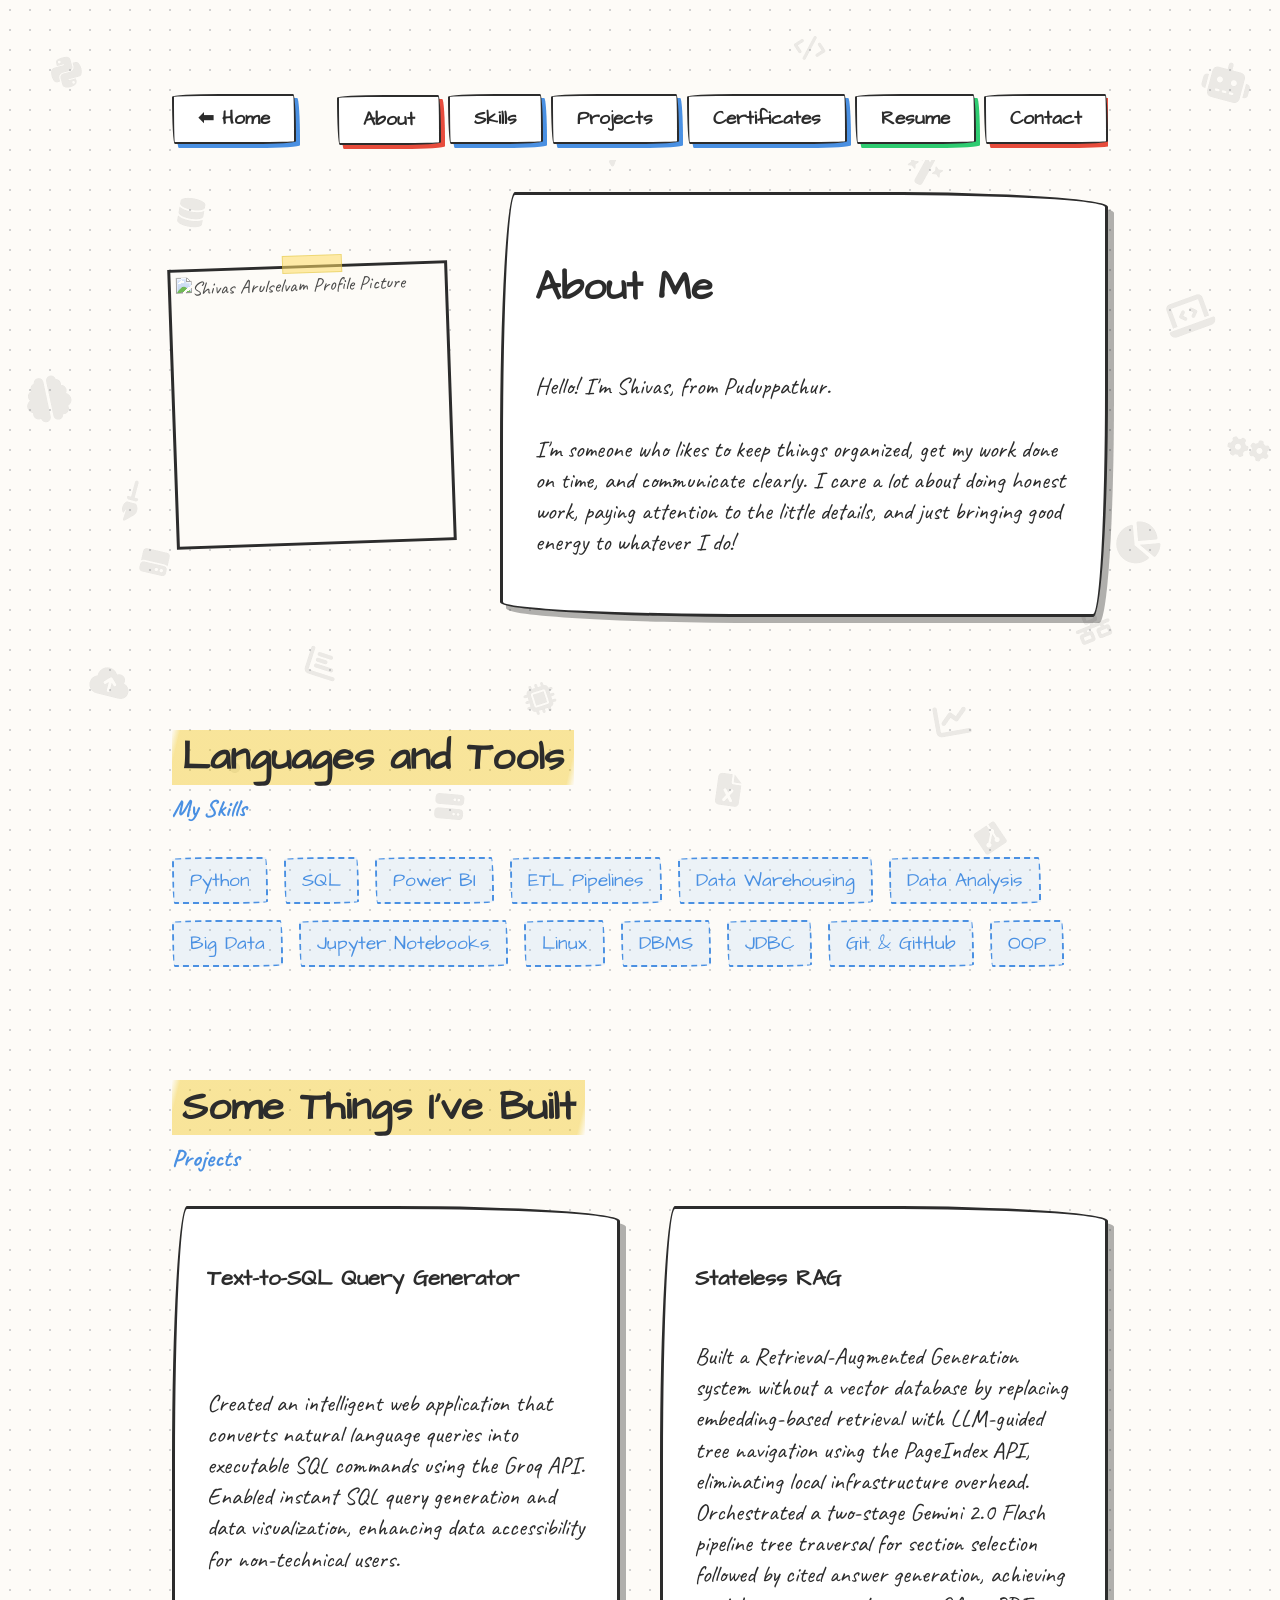
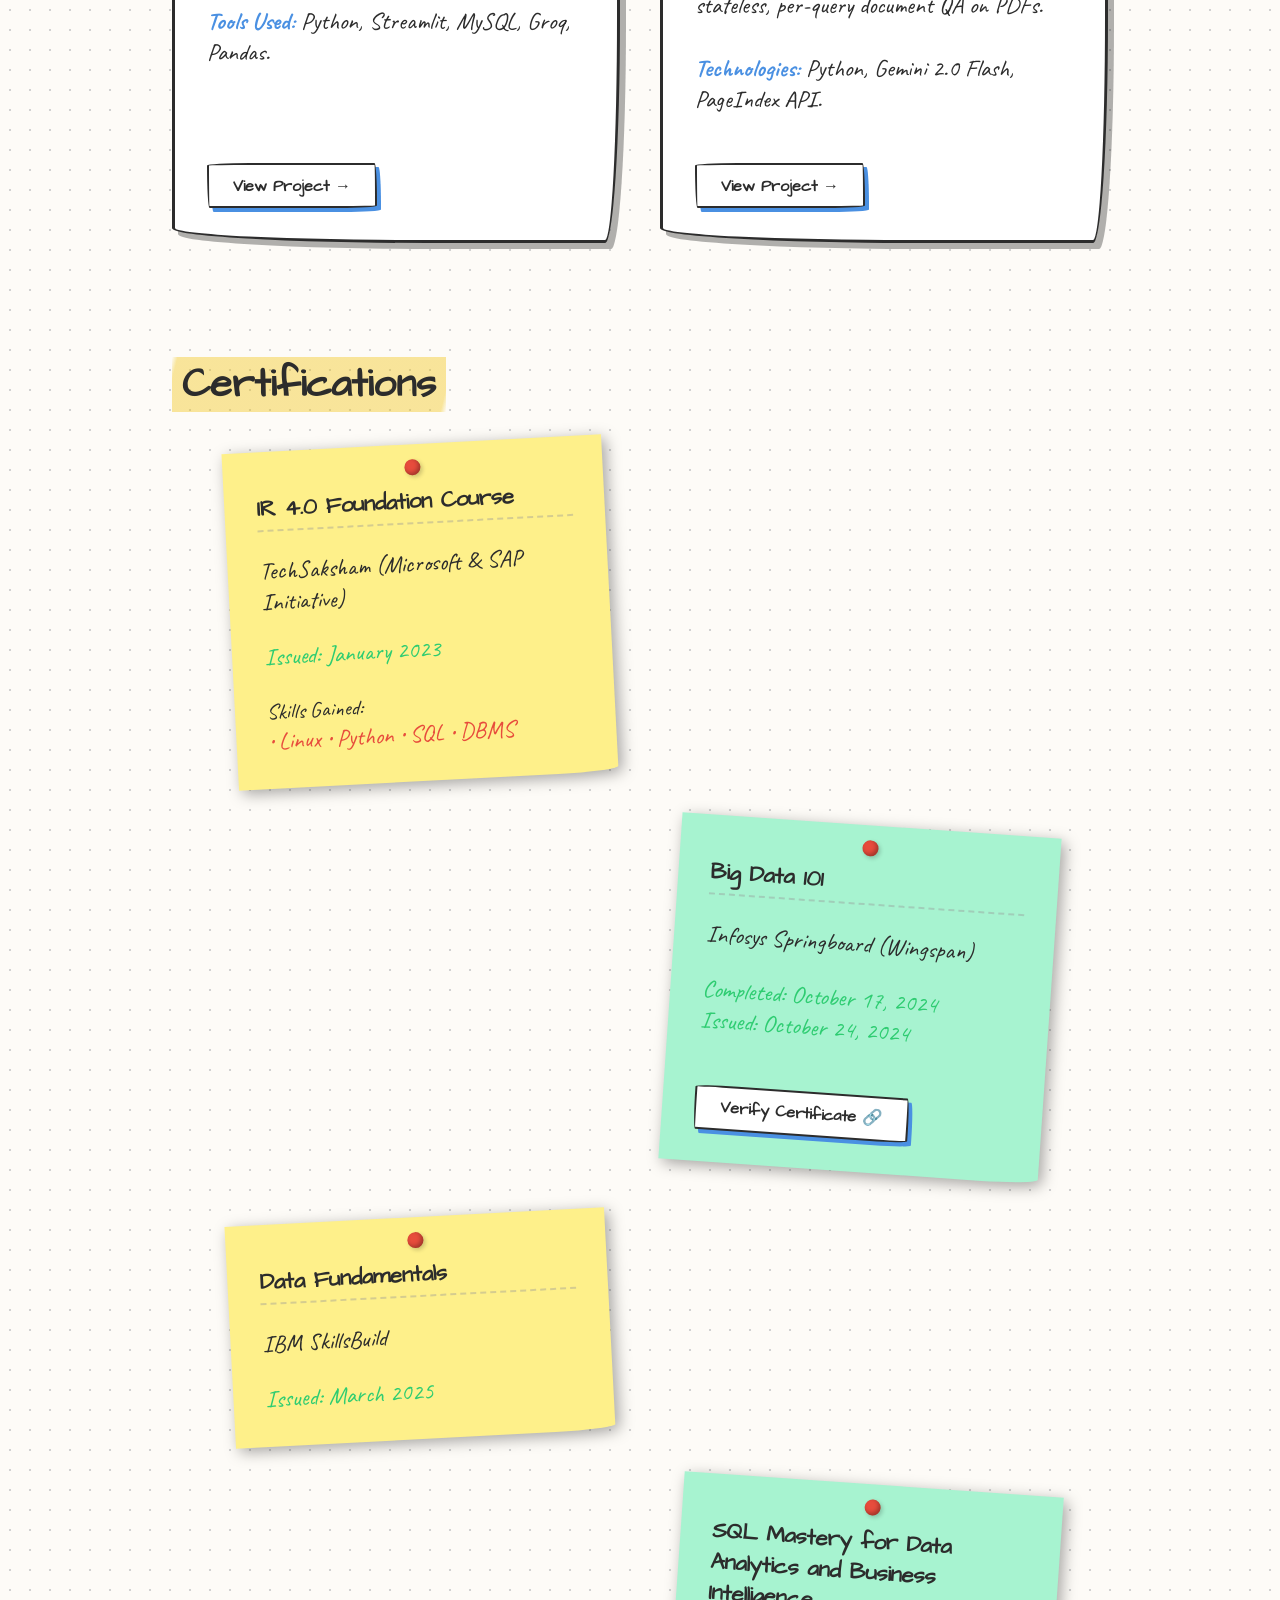
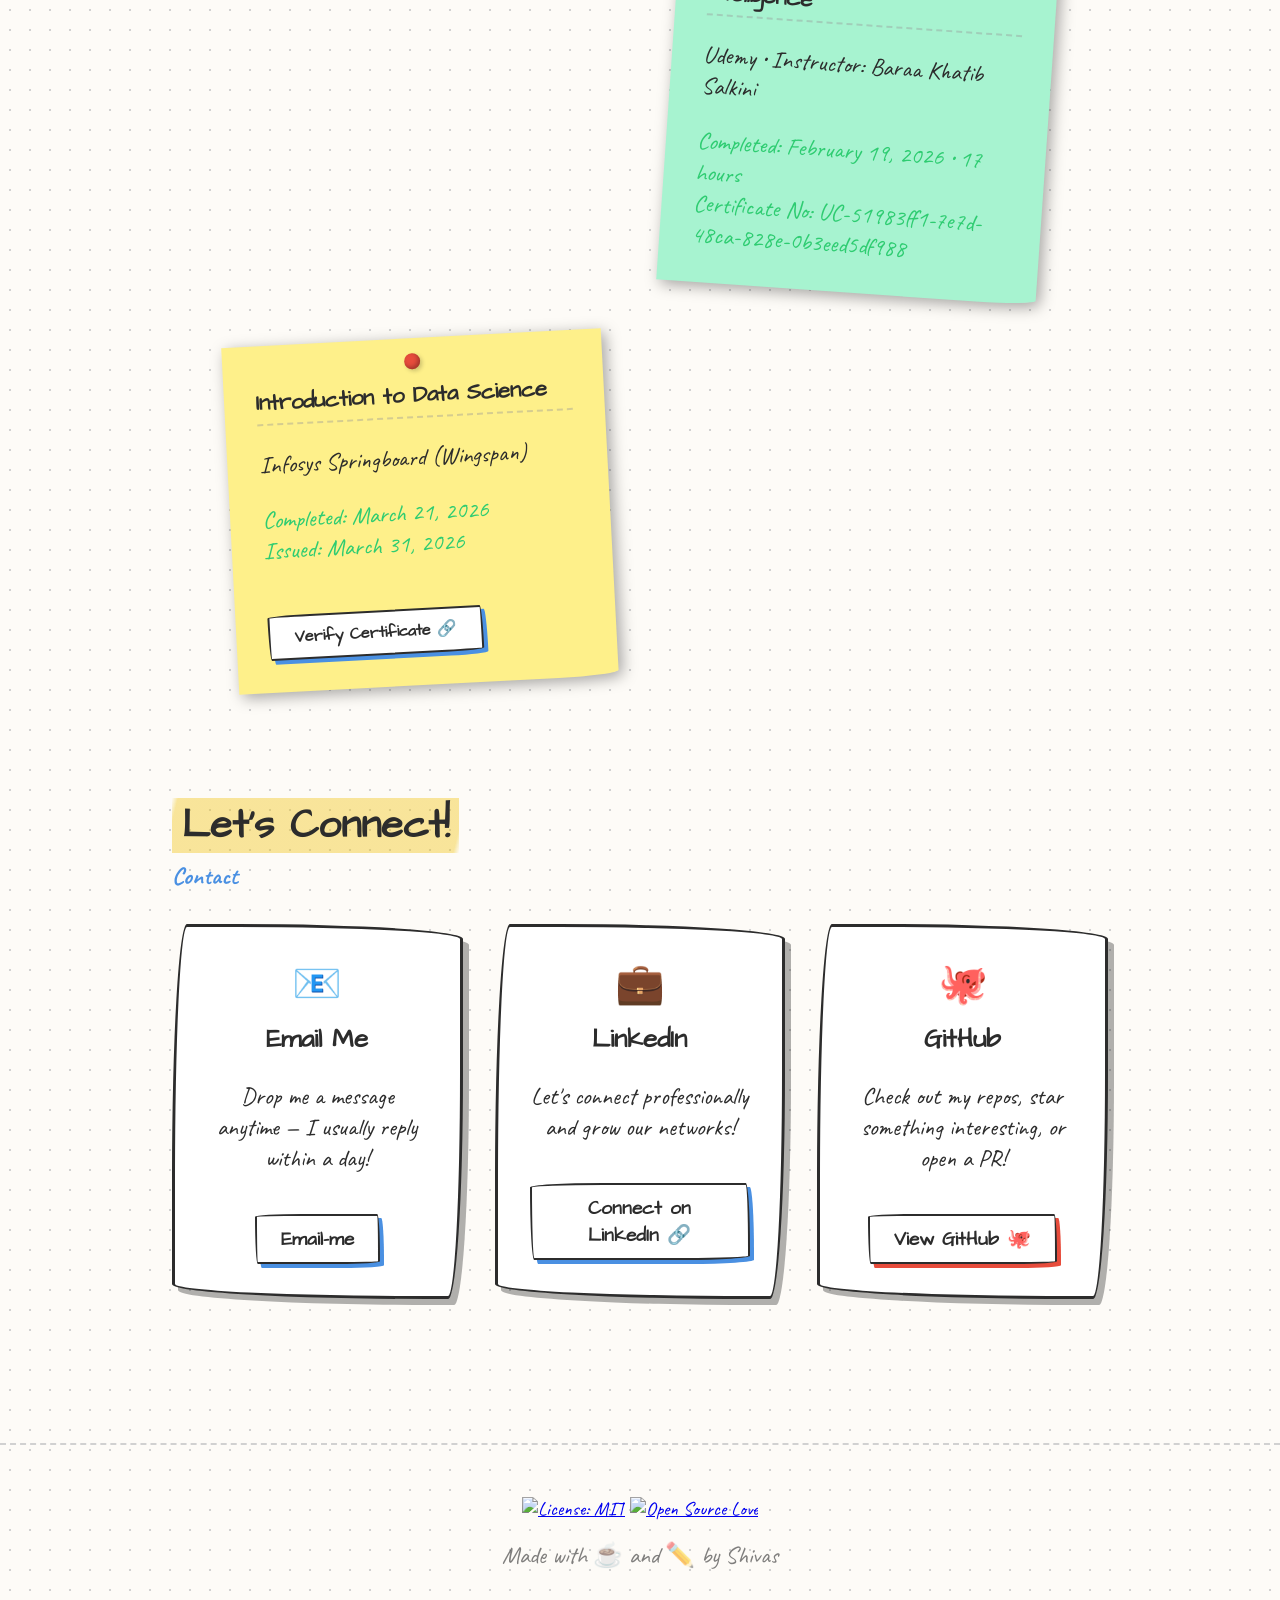
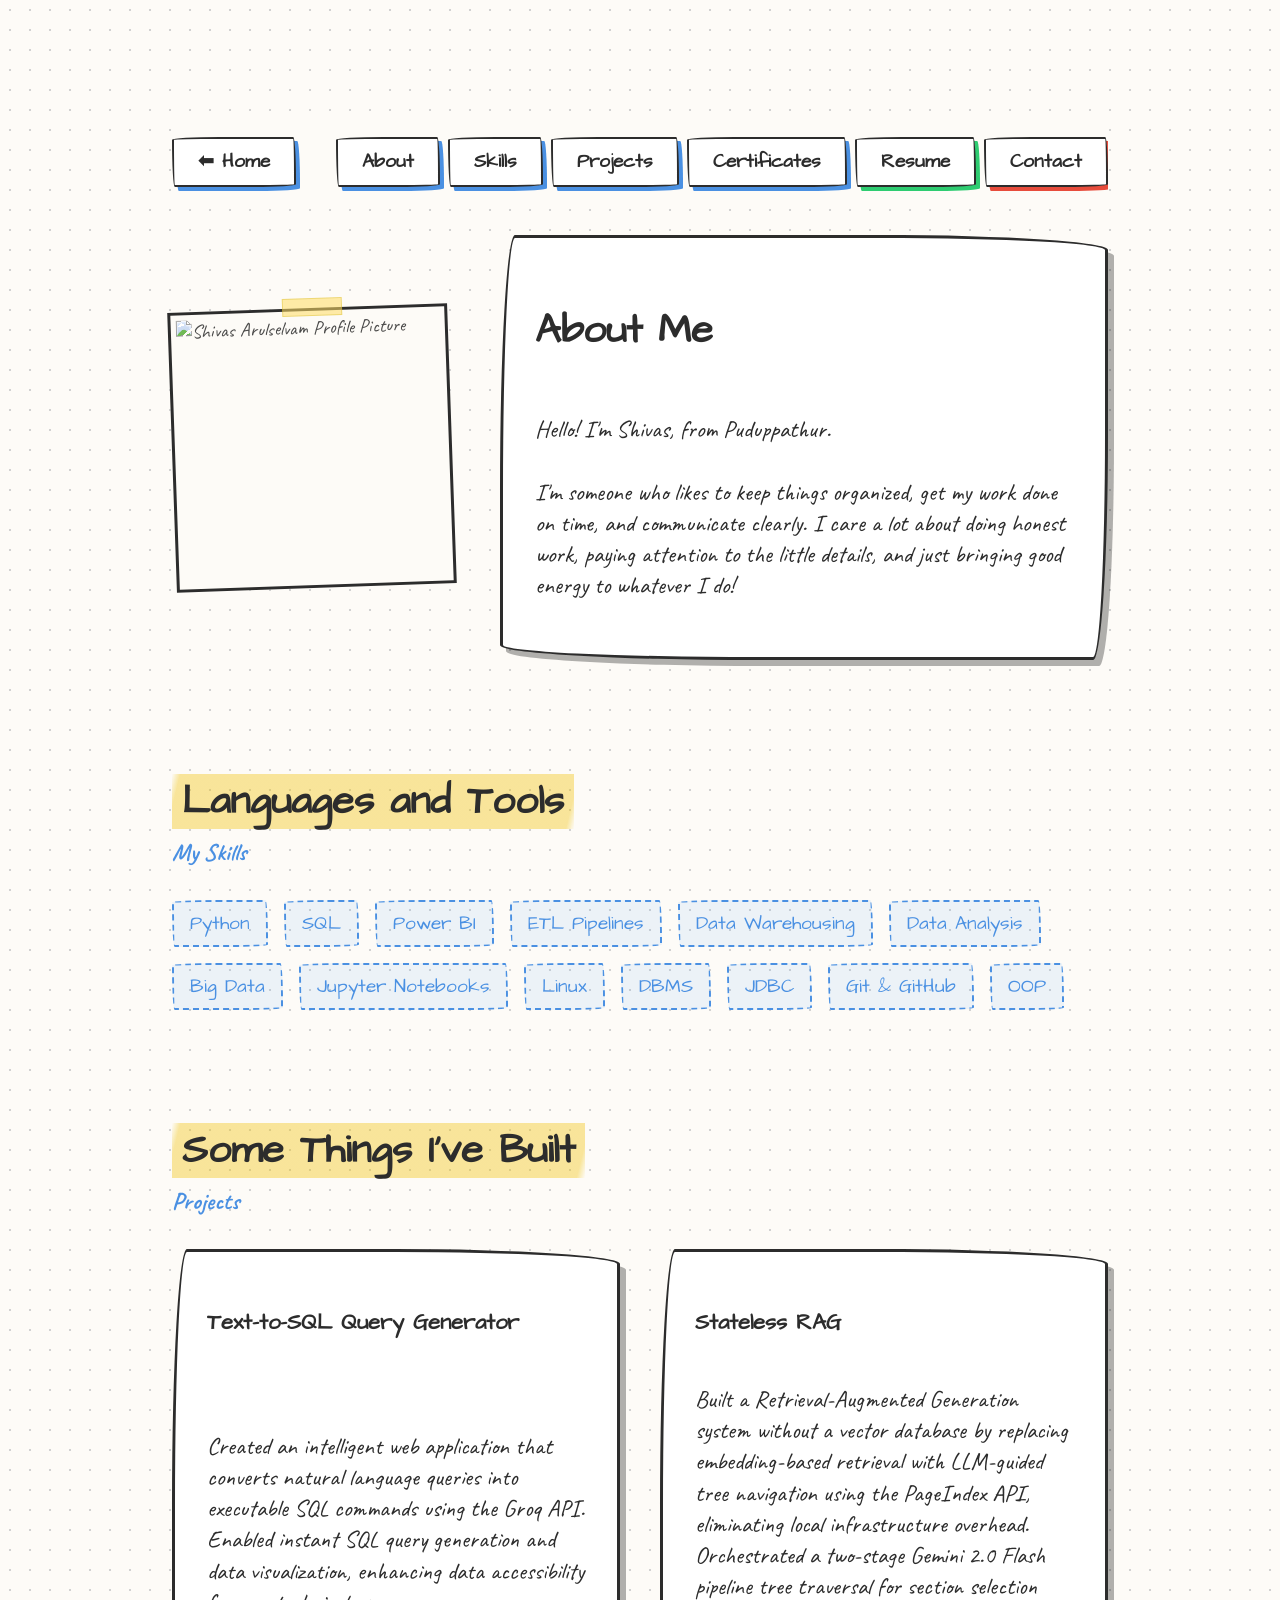
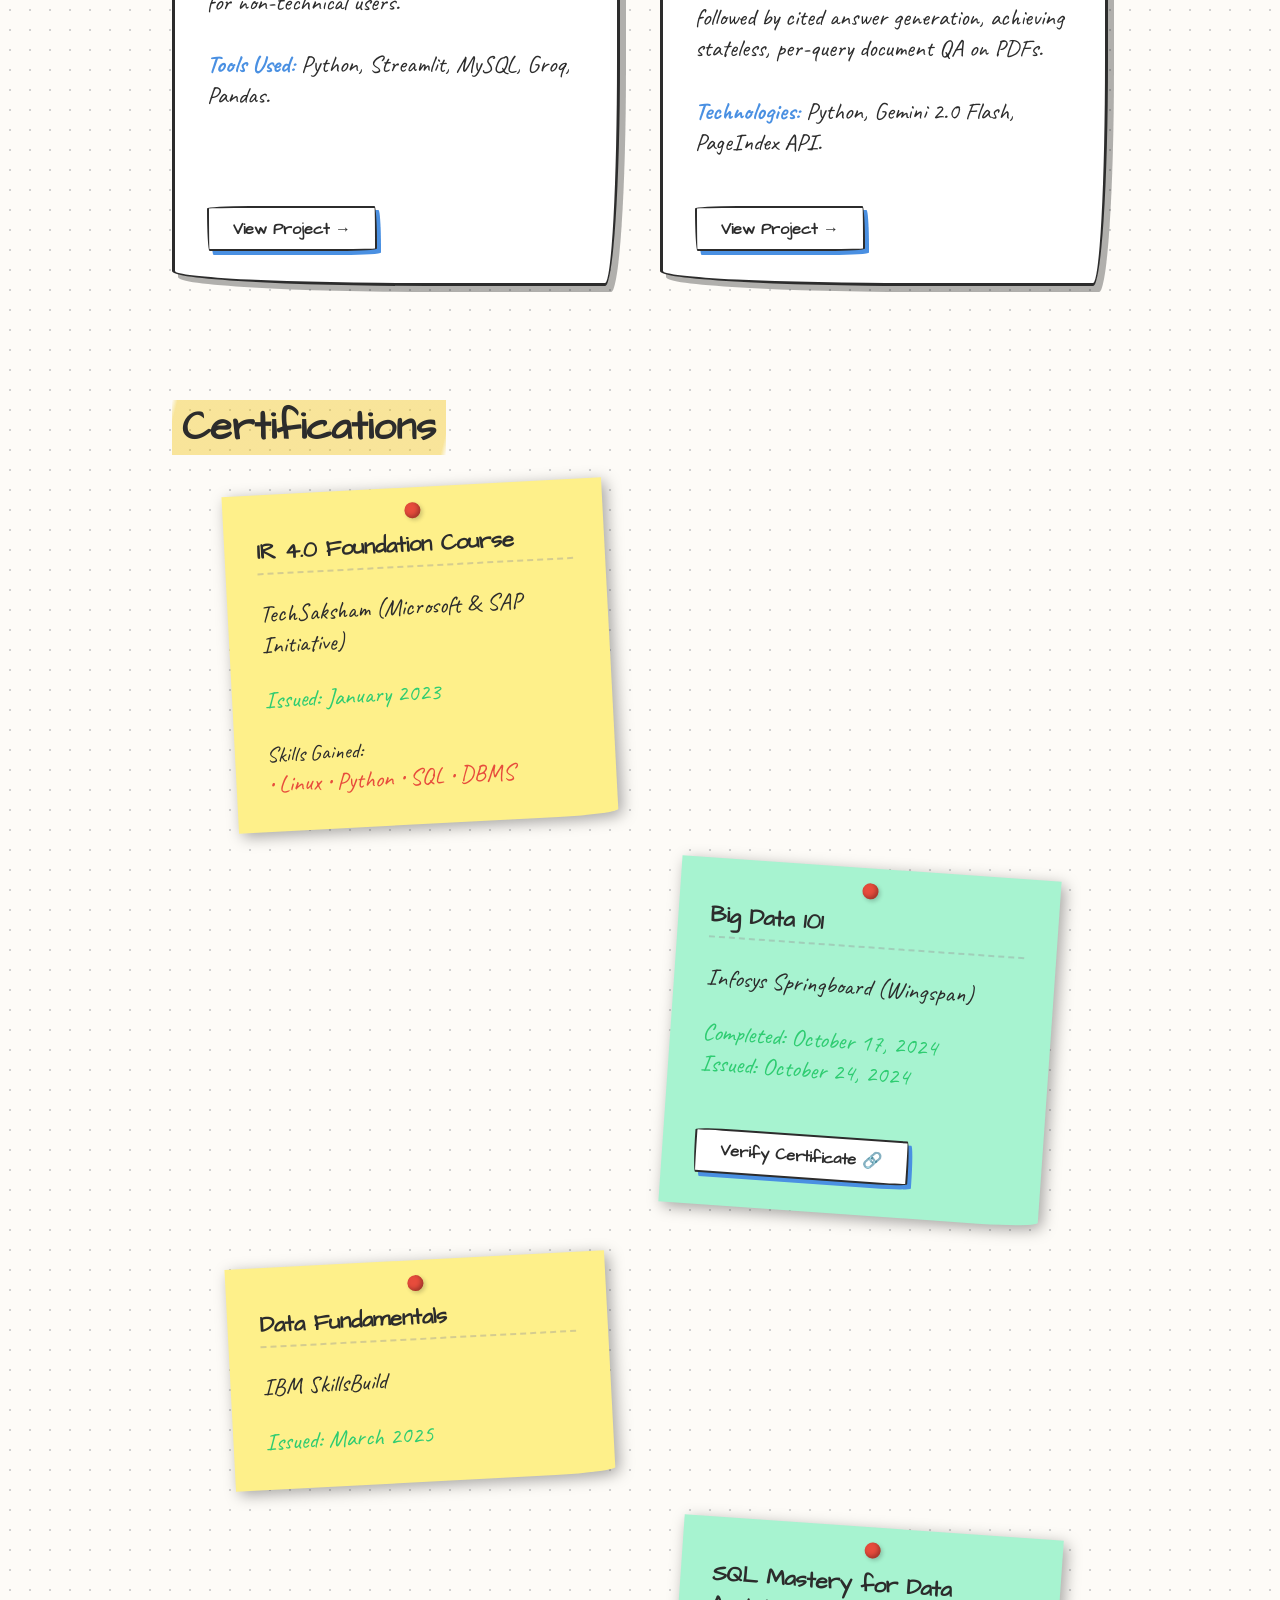
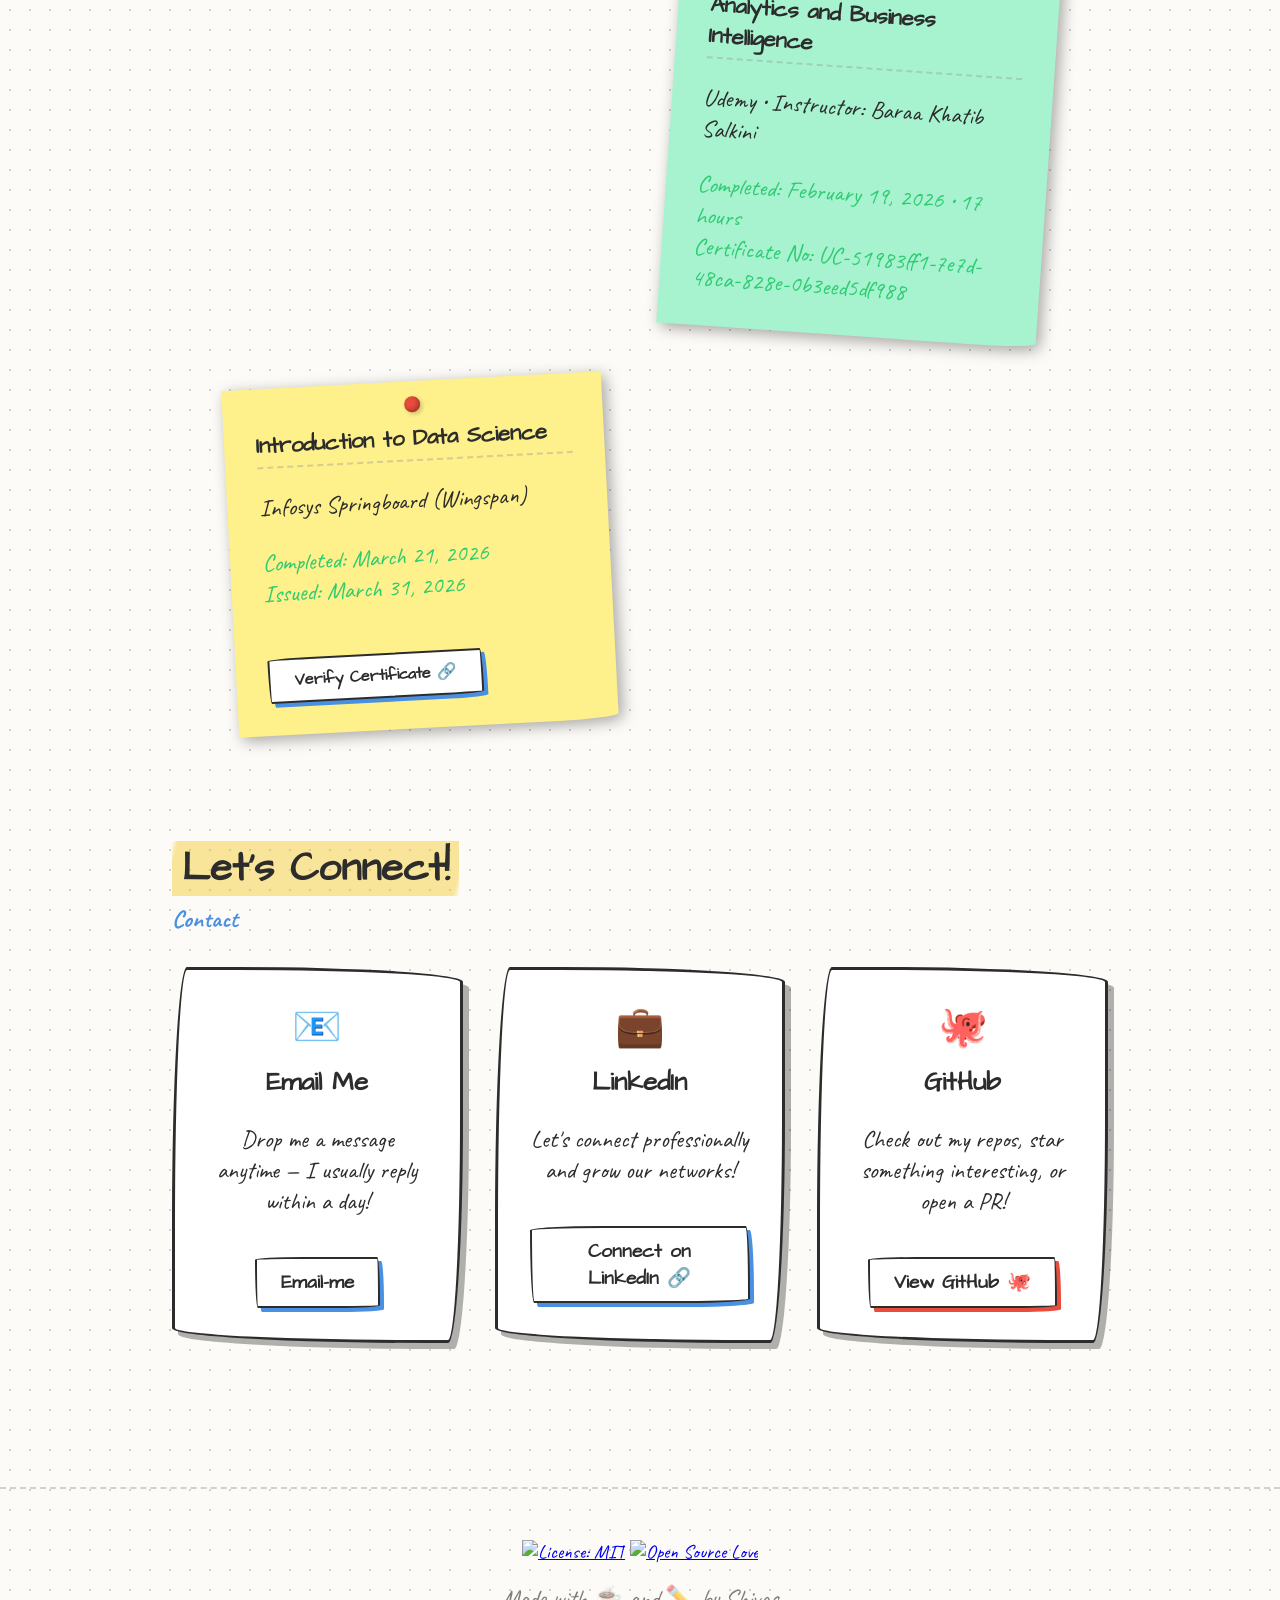
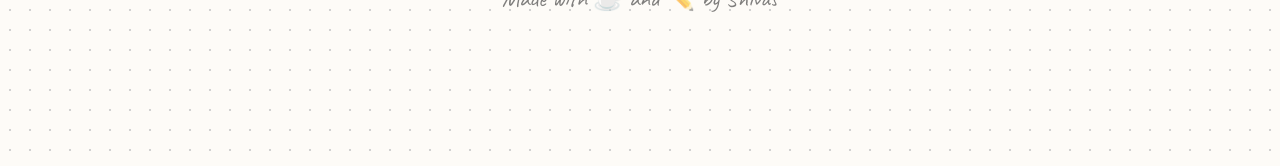
==== commit 82022736: "Update about.html" ====
--- a/about.html
+++ b/about.html
@@ -5,7 +5,7 @@
   <meta charset="UTF-8">
   <meta name="viewport" content="width=device-width, initial-scale=1.0">
   <title>About Shivas | Data Sketchbook</title>
-  <link rel="icon" type="image/png" href="assets/css/images.png">
+  <link rel="icon" type="image/png" href="assets/icon.png">
   <link rel="preconnect" href="https://fonts.googleapis.com">
   <link rel="preconnect" href="https://fonts.gstatic.com" crossorigin>
   <link href="https://fonts.googleapis.com/css2?family=Architects+Daughter&family=Caveat:wght@400;600&display=swap"
@@ -79,7 +79,7 @@
           <!-- FRONT SIDE (Your normal photo) -->
           <div class="front">
             <div class="photo-placeholder">
-              <img src="assets/css/img.png" alt="Shivas Arulselvam Profile Picture" loading="lazy"
+              <img src="assets/img.png" alt="Shivas Arulselvam Profile Picture" loading="lazy"
                 style="filter: none !important; mix-blend-mode: normal; width: 100%;">
             </div>
           </div>
--- a/assets/css/style.css
+++ b/assets/css/style.css
@@ -16,7 +16,9 @@
 
 /* --- BASE --- */
 *, *::before, *::after { box-sizing: border-box; }
+
 html { scroll-behavior: smooth; }
+
 body {
     background-color: var(--paper-bg);
     background-image: radial-gradient(var(--grid-color) 1px, transparent 1px);
@@ -24,13 +26,609 @@
     color: var(--ink-color);
     font-family: 'Caveat', cursive;
     font-size: 1.2rem;
-    margin: 0; padding: 0;
+    margin: 0;
+    padding: 0;
     overflow-x: hidden;
     transition: background-color 0.3s, color 0.3s;
 }
 
 h1, h2, h3 { font-family: 'Architects Daughter', cursive; }
-/* (Keep the rest of your original CSS exactly as is, it was well-structured!) */
+
+/* --- SCROLL TO TOP --- */
+.scroll-top {
+    position: fixed;
+    bottom: 2rem;
+    right: 1.5rem;
+    z-index: 998;
+    background: var(--box-bg);
+    border: 2px solid var(--ink-color);
+    border-radius: 255px 15px 225px 15px / 15px 225px 15px 255px;
+    padding: 0.4rem 0.9rem;
+    font-family: 'Architects Daughter', cursive;
+    font-size: 1.3rem;
+    cursor: pointer;
+    box-shadow: 3px 3px 0 var(--pencil-green);
+    opacity: 0;
+    pointer-events: none;
+    transition: opacity 0.3s, transform 0.2s, box-shadow 0.2s;
+    color: var(--ink-color);
+}
+.scroll-top.visible { opacity: 1; pointer-events: auto; }
+.scroll-top:hover { transform: translate(1px, 1px); box-shadow: 2px 2px 0 var(--pencil-green); }
+
+/* =============================================
+ *  INDEX PAGE — HERO
+ *  ============================================= */
+.sketch-hero {
+    position: relative;
+    display: flex;
+    align-items: center;
+    justify-content: space-between;
+    max-width: 1100px;
+    margin: 0 auto;
+    min-height: 100vh;
+    padding: 2rem;
+    padding-bottom: 150px;
+    gap: 4rem;
+}
+.hero-content {
+    flex: 1 1 50%;
+    max-width: 600px;
+    z-index: 2;
+}
+
+.hero-visual {
+    flex: 1 1 50%;
+    display: flex;
+    justify-content: center;
+    z-index: 2;
+}
+
+/* --- BADGE --- */
+.sketch-badge {
+    display: inline-block;
+    border: 2px solid var(--ink-color);
+    border-radius: 255px 15px 225px 15px / 15px 225px 15px 255px;
+    padding: 0.3rem 1rem;
+    font-family: 'Architects Daughter', cursive;
+    font-size: 1.1rem;
+    margin-bottom: 1.5rem;
+    transform: rotate(-1deg);
+}
+
+/* --- TITLE --- */
+.hero-title {
+    font-size: 3rem;
+    line-height: 1.2;
+    margin: 0 0 1rem 0;
+    white-space: nowrap;
+}
+
+.wave-emoji {
+    display: inline-block;
+    transform-origin: 70% 70%;
+    animation: waveEmoji 2.5s ease-in-out 1;
+}
+@keyframes waveEmoji {
+    0% { transform: rotate(0deg); }
+    10% { transform: rotate(14deg); }
+    20% { transform: rotate(-8deg); }
+    30% { transform: rotate(14deg); }
+    40% { transform: rotate(-4deg); }
+    50% { transform: rotate(10deg); }
+    60%, 100% { transform: rotate(0deg); }
+}
+
+/* --- HIGHLIGHT --- */
+.highlight-text {
+    background: linear-gradient(104deg, transparent 0%, var(--highlighter) 2%, var(--highlighter) 98%, transparent 100%);
+    padding: 0 10px;
+}
+
+.hero-bio {
+    font-size: 1.8rem;
+    line-height: 1.4;
+    margin-bottom: 2.5rem;
+}
+
+/* --- DRAWN BOX --- */
+.drawn-box {
+    background: var(--box-bg);
+    border: 3px solid var(--ink-color);
+    border-radius: 15px 225px 15px 255px / 255px 15px 225px 15px;
+    padding: 2rem;
+    box-shadow: 6px 6px 0px rgba(0,0,0,0.3);
+}
+
+.contribution-box h3 { margin: 0 0 1rem 0; font-size: 1.8rem; }
+.contribution-box p  { margin-bottom: 2rem; }
+
+/* --- BUTTONS --- */
+.hero-actions {
+    display: flex;
+    gap: 1.5rem;
+    flex-wrap: wrap;
+}
+
+.btn-sketch {
+    text-decoration: none;
+    color: var(--ink-color);
+    font-family: 'Architects Daughter', cursive;
+    font-size: 1.2rem;
+    font-weight: bold;
+    padding: 0.6rem 1.5rem;
+    border: 2px solid var(--ink-color);
+    border-radius: 255px 15px 225px 15px / 15px 225px 15px 255px;
+    transition: transform 0.2s, box-shadow 0.2s;
+    background: var(--box-bg);
+    cursor: pointer;
+    display: inline-block;
+}
+
+.btn-blue  { box-shadow: 4px 4px 0px var(--pencil-blue); }
+.btn-blue:hover  { transform: translate(2px,2px); box-shadow: 2px 2px 0px var(--pencil-blue); }
+.btn-red   { box-shadow: 4px 4px 0px var(--pencil-red); }
+.btn-red:hover   { transform: translate(2px,2px); box-shadow: 2px 2px 0px var(--pencil-red); }
+.btn-green { box-shadow: 4px 4px 0px var(--pencil-green); }
+.btn-green:hover { transform: translate(2px,2px); box-shadow: 2px 2px 0px var(--pencil-green); }
+
+/* --- STICKY NOTE (Hero) --- */
+.sticky-note {
+    background-color: var(--note-bg);
+    color: var(--note-text);
+    width: 100%;
+    max-width: 380px;
+    padding: 2rem;
+    position: relative;
+    box-shadow: 4px 4px 15px rgba(0,0,0,0.35);
+    transform: rotate(3deg);
+    border-bottom-right-radius: 60px 5px;
+}
+
+.pin {
+    width: 16px;
+    height: 16px;
+    background-color: var(--pencil-red);
+    border-radius: 50%;
+    position: absolute;
+    top: 15px;
+    left: 50%;
+    transform: translateX(-50%);
+    box-shadow: inset -2px -2px 4px rgba(0,0,0,0.3), 2px 2px 4px rgba(0,0,0,0.2);
+    z-index: 5;
+}
+
+.sticky-note h3 {
+    margin-top: 10px;
+    border-bottom: 2px dashed rgba(150,150,150,0.4);
+    padding-bottom: 5px;
+    color: var(--note-text);
+}
+
+/* --- HANDWRITING & PENCIL COLORS --- */
+.handwriting { font-size: 1.5rem; line-height: 1.3; }
+.pencil-blue  { color: var(--pencil-blue); }
+.pencil-red   { color: var(--pencil-red); }
+.pencil-green { color: var(--pencil-green); }
+
+/* =============================================
+ *  SEA & BOAT ANIMATION
+ *  ============================================= */
+.sea-container {
+    position: absolute;
+    bottom: 0;
+    left: -5vw;
+    width: 110vw;
+    height: 150px;
+    background: repeating-linear-gradient(
+        0deg,
+        rgba(86,163,255,0.1), rgba(86,163,255,0.1) 5px,
+                                          transparent 5px, transparent 15px
+    );
+    border-top: 3px solid var(--pencil-blue);
+    border-radius: 255px 15px 225px 15px / 15px 225px 15px 255px;
+    z-index: 10;
+    pointer-events: none;
+    animation: moveWater 1.5s linear infinite;
+}
+
+.boat-wrapper {
+    position: absolute;
+    bottom: 10px;
+    left: -300px;
+    transform: translateX(-50%);
+    transition: left 3s cubic-bezier(0.25,0.46,0.45,0.94);
+    cursor: pointer;
+    display: flex;
+    flex-direction: column;
+    align-items: center;
+    pointer-events: auto;
+}
+
+.wiggle { animation: float 2s ease-in-out infinite; }
+
+@keyframes float {
+    0%   { transform: translateX(-50%) translateY(0px) rotate(0deg); }
+    50%  { transform: translateX(-50%) translateY(-5px) rotate(2deg); }
+    100% { transform: translateX(-50%) translateY(0px) rotate(0deg); }
+}
+
+.speech-bubble {
+    background: var(--box-bg);
+    color: var(--ink-color);
+    border: 2px solid var(--ink-color);
+    border-radius: 255px 15px 225px 15px / 15px 225px 15px 255px;
+    padding: 0.5rem 1rem;
+    font-family: 'Architects Daughter', cursive;
+    font-weight: bold;
+    font-size: 1.2rem;
+    margin-bottom: 10px;
+    opacity: 0;
+    transform: translateY(10px);
+    transition: all 0.5s ease;
+}
+
+.sketch-boat path:first-child {
+    fill: light-dark(rgba(255,255,255,0.8), rgba(255,255,255,0.1));
+}
+
+@keyframes moveWater {
+    0%   { background-position: 0 0; }
+    100% { background-position: 0 15px; }
+}
+
+@keyframes waveHand {
+    0%   { transform: rotate(0deg); }
+    20%  { transform: rotate(40deg); }
+    40%  { transform: rotate(-10deg); }
+    60%  { transform: rotate(40deg); }
+    80%  { transform: rotate(-10deg); }
+    100% { transform: rotate(0deg); }
+}
+
+.wave-action {
+    transform-origin: 75px 46px;
+    animation: waveHand 1.5s ease-in-out;
+}
+
+/* =============================================
+ *  ABOUT PAGE
+ *  ============================================= */
+.about-page { padding-bottom: 5rem; }
+
+.page-container {
+    max-width: 1000px;
+    margin: 0 auto;
+    padding: 2rem;
+}
+
+/* --- NAV BAR --- */
+.nav-bar {
+    display: flex;
+    justify-content: space-between;
+    align-items: center;
+    flex-wrap: nowrap;
+    gap: 1rem;
+    padding: 1rem 0;
+    margin-bottom: 2rem;
+    position: sticky;
+    top: 0;
+    z-index: 100;
+    background-color: var(--paper-bg);
+    overflow-x: auto;
+    -ms-overflow-style: none;
+    scrollbar-width: none;
+}
+.nav-bar::-webkit-scrollbar { display: none; }
+
+.nav-menu {
+    display: flex;
+    gap: 0.5rem;
+    flex-wrap: nowrap;
+}
+
+/* Active nav link */
+.nav-active {
+    box-shadow: 4px 4px 0px var(--pencil-red) !important;
+    transform: translate(1px, 1px);
+}
+
+/* Hamburger — hidden on desktop */
+.hamburger {
+    display: none;
+    background: var(--box-bg);
+    border: 2px solid var(--ink-color);
+    border-radius: 255px 15px 225px 15px / 15px 225px 15px 255px;
+    font-size: 1.4rem;
+    padding: 0.3rem 0.8rem;
+    cursor: pointer;
+    color: var(--ink-color);
+    box-shadow: 3px 3px 0 var(--pencil-blue);
+}
+
+/* --- ABOUT SECTION --- */
+.about-section {
+    display: flex;
+    gap: 3rem;
+    align-items: center;
+    margin-bottom: 5rem;
+}
+
+.profile-pic {
+    flex: 0 0 280px;
+}
+
+.photo-placeholder {
+    background: var(--paper-bg);
+    border: 3px solid var(--ink-color);
+    padding: 5px;
+    transform: rotate(-2deg);
+    min-height: 280px;
+    overflow: hidden;
+}
+
+.profile-pic img {
+    width: 100%;
+    height: auto;
+    display: block;
+    filter: grayscale(100%) contrast(300%);
+    image-rendering: pixelated;
+    opacity: 0.85;
+}
+
+/* Tape strip decoration */
+.tape {
+    width: 60px;
+    height: 18px;
+    background: rgba(255,220,100,0.55);
+    border: 1px solid rgba(200,170,0,0.3);
+    position: absolute;
+    top: -10px;
+    left: 50%;
+    transform: translateX(-50%) rotate(-2deg);
+    z-index: 2;
+}
+.photo-frame { position: relative; }
+
+.about-text { flex: 1; }
+
+.section-title {
+    font-size: 2.5rem;
+    margin-bottom: 2rem;
+    display: inline-block;
+}
+
+/* --- SECTIONS SPACING --- */
+.skills-section, .certs-section, .projects-section, .contact-section {
+    margin-bottom: 5rem;
+}
+
+/* --- SKILLS --- */
+.skills-container {
+    display: flex;
+    flex-wrap: wrap;
+    gap: 1rem;
+}
+
+.skill-tag {
+    font-family: 'Architects Daughter', cursive;
+    font-size: 1.2rem;
+    color: var(--pencil-blue);
+    border: 2px dashed var(--pencil-blue);
+    padding: 0.5rem 1rem;
+    border-radius: 255px 15px 225px 15px / 15px 225px 15px 255px;
+    background: rgba(86,163,255,0.1);
+    transition: transform 0.2s, background 0.2s;
+}
+.skill-tag:hover {
+    transform: scale(1.1) rotate(2deg);
+    background: rgba(86,163,255,0.2);
+}
+
+/* --- PROJECTS --- */
+.projects-grid {
+    display: grid;
+    grid-template-columns: repeat(auto-fit, minmax(280px, 1fr));
+    gap: 2.5rem;
+}
+
+.project-card {
+    display: flex;
+    flex-direction: column;
+    justify-content: space-between;
+    transition: transform 0.3s ease;
+}
+.project-card:hover { transform: translateY(-5px); }
+
+.project-link {
+    align-self: flex-start;
+    margin-top: 1.5rem;
+    font-size: 1rem;
+}
+
+/* --- CERTIFICATES --- */
+.certs-grid {
+    display: flex;
+    flex-direction: column;
+    gap: 2.8rem;
+    max-width: 820px;
+    margin: 0 auto;
+}
+
+.cert-note { max-width: 380px; width: 100%; }
+
+.cert-note.left {
+    align-self: flex-start;
+    transform: rotate(-3deg);
+    background-color: var(--note-bg);
+}
+.cert-note.right {
+    align-self: flex-end;
+    transform: rotate(4deg);
+    background-color: var(--cert-note-bg);
+}
+
+/* --- CONTACT SECTION --- */
+.contact-grid {
+    display: grid;
+    grid-template-columns: repeat(auto-fit, minmax(250px, 1fr));
+    gap: 2rem;
+}
+
+.contact-card {
+    text-align: center;
+    transition: transform 0.3s ease;
+}
+.contact-card:hover { transform: translateY(-4px); }
+
+.contact-icon {
+    font-size: 2.5rem;
+    margin-bottom: 0.8rem;
+}
+
+.contact-card h3 {
+    margin: 0 0 0.5rem;
+    font-size: 1.6rem;
+}
+
+/* --- FORM --- */
+.quick-message { max-width: 640px; margin-left: auto; margin-right: auto; }
+.quick-message h3 { font-size: 1.8rem; margin: 0 0 0.5rem; }
+
+.form-group { margin-bottom: 1.2rem; }
+
+.form-label {
+    display: block;
+    font-family: 'Architects Daughter', cursive;
+    font-size: 1.1rem;
+    margin-bottom: 0.4rem;
+    color: var(--ink-color);
+}
+
+.sketch-input {
+    width: 100%;
+    background: var(--input-bg);
+    color: var(--ink-color);
+    border: 2px solid var(--ink-color);
+    border-radius: 255px 15px 225px 15px / 15px 225px 15px 255px;
+    padding: 0.7rem 1.2rem;
+    font-family: 'Caveat', cursive;
+    font-size: 1.3rem;
+    outline: none;
+    transition: box-shadow 0.2s;
+}
+.sketch-input:focus {
+    box-shadow: 4px 4px 0 var(--pencil-blue);
+}
+
+.sketch-textarea {
+    border-radius: 15px 225px 15px 255px / 255px 15px 225px 15px;
+    resize: vertical;
+    min-height: 120px;
+}
+
+/* --- FOOTER --- */
+.sketch-footer {
+    text-align: center;
+    padding: 2rem 0 3rem;
+    border-top: 2px dashed var(--grid-color);
+    margin-top: 2rem;
+}
+
+/* =============================================
+ *  RESPONSIVE / MOBILE
+ *  ============================================= */
+@media (max-width: 800px) {
+    /* Hero */
+    .sketch-hero {
+        flex-direction: column;
+        align-items: flex-start;
+        padding-top: 5rem;
+        gap: 2rem;
+    }
+    .hero-title { font-size: 2rem; white-space: normal; }
+    .hero-visual { width: 100%; justify-content: flex-start; }
+    .sticky-note { max-width: 100%; transform: rotate(1deg); }
+
+    /* About */
+    .about-section { flex-direction: column; }
+    .profile-pic { width: 100%; max-width: 320px; margin: 0 auto; flex: none; }
+
+    /* Nav: show hamburger, hide links by default */
+    .hamburger { display: block; }
+    .nav-menu {
+        display: none;
+        flex-direction: column;
+        width: 100%;
+        background: var(--box-bg);
+        border: 2px solid var(--ink-color);
+        border-radius: 12px;
+        padding: 1rem;
+        gap: 0.6rem;
+        box-shadow: 4px 4px 0 var(--pencil-blue);
+        position: absolute;
+        top: 5rem;
+        right: 0;
+        z-index: 50;
+    }
+    .nav-menu.nav-open { display: flex; }
+    .nav-bar { flex-wrap: nowrap; }
+
+    /* Projects */
+    .projects-grid { grid-template-columns: 1fr; }
+
+    /* Certs */
+    .cert-note.left, .cert-note.right {
+        align-self: center;
+        max-width: 100%;
+        transform: rotate(-1deg);
+    }
+}
+
+@media (max-width: 480px) {
+    .hero-title { font-size: 1.7rem; white-space: normal; }
+    .hero-bio   { font-size: 1.4rem; }
+    .section-title { font-size: 1.9rem; }
+    .contact-grid { grid-template-columns: 1fr; }
+}
+
+/* =============================================
+ *  BACKGROUND FLOATING ICONS
+ *  ============================================= */
+.bg-icons {
+    position: fixed;
+    inset: 0;
+    width: 100%;
+    height: 100%;
+    pointer-events: none;
+    z-index: 0;
+    overflow: hidden;
+}
+
+.bg-icons i {
+    position: absolute;
+    left: var(--ix);
+    top:  var(--iy);
+    font-size: var(--is);
+    color: var(--ink-color);
+    opacity: 0.045;
+    transform: rotate(var(--ir));
+    animation: bgFloat 8s ease-in-out var(--id) infinite alternate;
+}
+
+@keyframes bgFloat {
+    0%   { transform: rotate(var(--ir)) translateY(0px);   opacity: 0.045; }
+    50%  { opacity: 0.07; }
+    100% { transform: rotate(var(--ir)) translateY(-14px); opacity: 0.045; }
+}
+
+/* Make sure all page content sits above icons */
+.sketch-hero,
+.page-container,
+.scroll-top {
+    position: relative;
+    z-index: 1;
+}
 
 /* --- IMAGE FLIP EFFECT --- */
 .flip-container {
@@ -64,7 +662,7 @@
 /* Ensure the front stays in place */
 .front {
     transform: rotateY(0deg);
-    position: relative; 
+    position: relative;
 }
 
 /* Hide the back initially by flipping it */
--- a/assets/css/style.css
+++ b/assets/css/style.css
@@ -16,7 +16,9 @@
 
 /* --- BASE --- */
 *, *::before, *::after { box-sizing: border-box; }
+
 html { scroll-behavior: smooth; }
+
 body {
     background-color: var(--paper-bg);
     background-image: radial-gradient(var(--grid-color) 1px, transparent 1px);
@@ -24,13 +26,609 @@
     color: var(--ink-color);
     font-family: 'Caveat', cursive;
     font-size: 1.2rem;
-    margin: 0; padding: 0;
+    margin: 0;
+    padding: 0;
     overflow-x: hidden;
     transition: background-color 0.3s, color 0.3s;
 }
 
 h1, h2, h3 { font-family: 'Architects Daughter', cursive; }
-/* (Keep the rest of your original CSS exactly as is, it was well-structured!) */
+
+/* --- SCROLL TO TOP --- */
+.scroll-top {
+    position: fixed;
+    bottom: 2rem;
+    right: 1.5rem;
+    z-index: 998;
+    background: var(--box-bg);
+    border: 2px solid var(--ink-color);
+    border-radius: 255px 15px 225px 15px / 15px 225px 15px 255px;
+    padding: 0.4rem 0.9rem;
+    font-family: 'Architects Daughter', cursive;
+    font-size: 1.3rem;
+    cursor: pointer;
+    box-shadow: 3px 3px 0 var(--pencil-green);
+    opacity: 0;
+    pointer-events: none;
+    transition: opacity 0.3s, transform 0.2s, box-shadow 0.2s;
+    color: var(--ink-color);
+}
+.scroll-top.visible { opacity: 1; pointer-events: auto; }
+.scroll-top:hover { transform: translate(1px, 1px); box-shadow: 2px 2px 0 var(--pencil-green); }
+
+/* =============================================
+ *  INDEX PAGE — HERO
+ *  ============================================= */
+.sketch-hero {
+    position: relative;
+    display: flex;
+    align-items: center;
+    justify-content: space-between;
+    max-width: 1100px;
+    margin: 0 auto;
+    min-height: 100vh;
+    padding: 2rem;
+    padding-bottom: 150px;
+    gap: 4rem;
+}
+.hero-content {
+    flex: 1 1 50%;
+    max-width: 600px;
+    z-index: 2;
+}
+
+.hero-visual {
+    flex: 1 1 50%;
+    display: flex;
+    justify-content: center;
+    z-index: 2;
+}
+
+/* --- BADGE --- */
+.sketch-badge {
+    display: inline-block;
+    border: 2px solid var(--ink-color);
+    border-radius: 255px 15px 225px 15px / 15px 225px 15px 255px;
+    padding: 0.3rem 1rem;
+    font-family: 'Architects Daughter', cursive;
+    font-size: 1.1rem;
+    margin-bottom: 1.5rem;
+    transform: rotate(-1deg);
+}
+
+/* --- TITLE --- */
+.hero-title {
+    font-size: 3rem;
+    line-height: 1.2;
+    margin: 0 0 1rem 0;
+    white-space: nowrap;
+}
+
+.wave-emoji {
+    display: inline-block;
+    transform-origin: 70% 70%;
+    animation: waveEmoji 2.5s ease-in-out 1;
+}
+@keyframes waveEmoji {
+    0% { transform: rotate(0deg); }
+    10% { transform: rotate(14deg); }
+    20% { transform: rotate(-8deg); }
+    30% { transform: rotate(14deg); }
+    40% { transform: rotate(-4deg); }
+    50% { transform: rotate(10deg); }
+    60%, 100% { transform: rotate(0deg); }
+}
+
+/* --- HIGHLIGHT --- */
+.highlight-text {
+    background: linear-gradient(104deg, transparent 0%, var(--highlighter) 2%, var(--highlighter) 98%, transparent 100%);
+    padding: 0 10px;
+}
+
+.hero-bio {
+    font-size: 1.8rem;
+    line-height: 1.4;
+    margin-bottom: 2.5rem;
+}
+
+/* --- DRAWN BOX --- */
+.drawn-box {
+    background: var(--box-bg);
+    border: 3px solid var(--ink-color);
+    border-radius: 15px 225px 15px 255px / 255px 15px 225px 15px;
+    padding: 2rem;
+    box-shadow: 6px 6px 0px rgba(0,0,0,0.3);
+}
+
+.contribution-box h3 { margin: 0 0 1rem 0; font-size: 1.8rem; }
+.contribution-box p  { margin-bottom: 2rem; }
+
+/* --- BUTTONS --- */
+.hero-actions {
+    display: flex;
+    gap: 1.5rem;
+    flex-wrap: wrap;
+}
+
+.btn-sketch {
+    text-decoration: none;
+    color: var(--ink-color);
+    font-family: 'Architects Daughter', cursive;
+    font-size: 1.2rem;
+    font-weight: bold;
+    padding: 0.6rem 1.5rem;
+    border: 2px solid var(--ink-color);
+    border-radius: 255px 15px 225px 15px / 15px 225px 15px 255px;
+    transition: transform 0.2s, box-shadow 0.2s;
+    background: var(--box-bg);
+    cursor: pointer;
+    display: inline-block;
+}
+
+.btn-blue  { box-shadow: 4px 4px 0px var(--pencil-blue); }
+.btn-blue:hover  { transform: translate(2px,2px); box-shadow: 2px 2px 0px var(--pencil-blue); }
+.btn-red   { box-shadow: 4px 4px 0px var(--pencil-red); }
+.btn-red:hover   { transform: translate(2px,2px); box-shadow: 2px 2px 0px var(--pencil-red); }
+.btn-green { box-shadow: 4px 4px 0px var(--pencil-green); }
+.btn-green:hover { transform: translate(2px,2px); box-shadow: 2px 2px 0px var(--pencil-green); }
+
+/* --- STICKY NOTE (Hero) --- */
+.sticky-note {
+    background-color: var(--note-bg);
+    color: var(--note-text);
+    width: 100%;
+    max-width: 380px;
+    padding: 2rem;
+    position: relative;
+    box-shadow: 4px 4px 15px rgba(0,0,0,0.35);
+    transform: rotate(3deg);
+    border-bottom-right-radius: 60px 5px;
+}
+
+.pin {
+    width: 16px;
+    height: 16px;
+    background-color: var(--pencil-red);
+    border-radius: 50%;
+    position: absolute;
+    top: 15px;
+    left: 50%;
+    transform: translateX(-50%);
+    box-shadow: inset -2px -2px 4px rgba(0,0,0,0.3), 2px 2px 4px rgba(0,0,0,0.2);
+    z-index: 5;
+}
+
+.sticky-note h3 {
+    margin-top: 10px;
+    border-bottom: 2px dashed rgba(150,150,150,0.4);
+    padding-bottom: 5px;
+    color: var(--note-text);
+}
+
+/* --- HANDWRITING & PENCIL COLORS --- */
+.handwriting { font-size: 1.5rem; line-height: 1.3; }
+.pencil-blue  { color: var(--pencil-blue); }
+.pencil-red   { color: var(--pencil-red); }
+.pencil-green { color: var(--pencil-green); }
+
+/* =============================================
+ *  SEA & BOAT ANIMATION
+ *  ============================================= */
+.sea-container {
+    position: absolute;
+    bottom: 0;
+    left: -5vw;
+    width: 110vw;
+    height: 150px;
+    background: repeating-linear-gradient(
+        0deg,
+        rgba(86,163,255,0.1), rgba(86,163,255,0.1) 5px,
+                                          transparent 5px, transparent 15px
+    );
+    border-top: 3px solid var(--pencil-blue);
+    border-radius: 255px 15px 225px 15px / 15px 225px 15px 255px;
+    z-index: 10;
+    pointer-events: none;
+    animation: moveWater 1.5s linear infinite;
+}
+
+.boat-wrapper {
+    position: absolute;
+    bottom: 10px;
+    left: -300px;
+    transform: translateX(-50%);
+    transition: left 3s cubic-bezier(0.25,0.46,0.45,0.94);
+    cursor: pointer;
+    display: flex;
+    flex-direction: column;
+    align-items: center;
+    pointer-events: auto;
+}
+
+.wiggle { animation: float 2s ease-in-out infinite; }
+
+@keyframes float {
+    0%   { transform: translateX(-50%) translateY(0px) rotate(0deg); }
+    50%  { transform: translateX(-50%) translateY(-5px) rotate(2deg); }
+    100% { transform: translateX(-50%) translateY(0px) rotate(0deg); }
+}
+
+.speech-bubble {
+    background: var(--box-bg);
+    color: var(--ink-color);
+    border: 2px solid var(--ink-color);
+    border-radius: 255px 15px 225px 15px / 15px 225px 15px 255px;
+    padding: 0.5rem 1rem;
+    font-family: 'Architects Daughter', cursive;
+    font-weight: bold;
+    font-size: 1.2rem;
+    margin-bottom: 10px;
+    opacity: 0;
+    transform: translateY(10px);
+    transition: all 0.5s ease;
+}
+
+.sketch-boat path:first-child {
+    fill: light-dark(rgba(255,255,255,0.8), rgba(255,255,255,0.1));
+}
+
+@keyframes moveWater {
+    0%   { background-position: 0 0; }
+    100% { background-position: 0 15px; }
+}
+
+@keyframes waveHand {
+    0%   { transform: rotate(0deg); }
+    20%  { transform: rotate(40deg); }
+    40%  { transform: rotate(-10deg); }
+    60%  { transform: rotate(40deg); }
+    80%  { transform: rotate(-10deg); }
+    100% { transform: rotate(0deg); }
+}
+
+.wave-action {
+    transform-origin: 75px 46px;
+    animation: waveHand 1.5s ease-in-out;
+}
+
+/* =============================================
+ *  ABOUT PAGE
+ *  ============================================= */
+.about-page { padding-bottom: 5rem; }
+
+.page-container {
+    max-width: 1000px;
+    margin: 0 auto;
+    padding: 2rem;
+}
+
+/* --- NAV BAR --- */
+.nav-bar {
+    display: flex;
+    justify-content: space-between;
+    align-items: center;
+    flex-wrap: nowrap;
+    gap: 1rem;
+    padding: 1rem 0;
+    margin-bottom: 2rem;
+    position: sticky;
+    top: 0;
+    z-index: 100;
+    background-color: var(--paper-bg);
+    overflow-x: auto;
+    -ms-overflow-style: none;
+    scrollbar-width: none;
+}
+.nav-bar::-webkit-scrollbar { display: none; }
+
+.nav-menu {
+    display: flex;
+    gap: 0.5rem;
+    flex-wrap: nowrap;
+}
+
+/* Active nav link */
+.nav-active {
+    box-shadow: 4px 4px 0px var(--pencil-red) !important;
+    transform: translate(1px, 1px);
+}
+
+/* Hamburger — hidden on desktop */
+.hamburger {
+    display: none;
+    background: var(--box-bg);
+    border: 2px solid var(--ink-color);
+    border-radius: 255px 15px 225px 15px / 15px 225px 15px 255px;
+    font-size: 1.4rem;
+    padding: 0.3rem 0.8rem;
+    cursor: pointer;
+    color: var(--ink-color);
+    box-shadow: 3px 3px 0 var(--pencil-blue);
+}
+
+/* --- ABOUT SECTION --- */
+.about-section {
+    display: flex;
+    gap: 3rem;
+    align-items: center;
+    margin-bottom: 5rem;
+}
+
+.profile-pic {
+    flex: 0 0 280px;
+}
+
+.photo-placeholder {
+    background: var(--paper-bg);
+    border: 3px solid var(--ink-color);
+    padding: 5px;
+    transform: rotate(-2deg);
+    min-height: 280px;
+    overflow: hidden;
+}
+
+.profile-pic img {
+    width: 100%;
+    height: auto;
+    display: block;
+    filter: grayscale(100%) contrast(300%);
+    image-rendering: pixelated;
+    opacity: 0.85;
+}
+
+/* Tape strip decoration */
+.tape {
+    width: 60px;
+    height: 18px;
+    background: rgba(255,220,100,0.55);
+    border: 1px solid rgba(200,170,0,0.3);
+    position: absolute;
+    top: -10px;
+    left: 50%;
+    transform: translateX(-50%) rotate(-2deg);
+    z-index: 2;
+}
+.photo-frame { position: relative; }
+
+.about-text { flex: 1; }
+
+.section-title {
+    font-size: 2.5rem;
+    margin-bottom: 2rem;
+    display: inline-block;
+}
+
+/* --- SECTIONS SPACING --- */
+.skills-section, .certs-section, .projects-section, .contact-section {
+    margin-bottom: 5rem;
+}
+
+/* --- SKILLS --- */
+.skills-container {
+    display: flex;
+    flex-wrap: wrap;
+    gap: 1rem;
+}
+
+.skill-tag {
+    font-family: 'Architects Daughter', cursive;
+    font-size: 1.2rem;
+    color: var(--pencil-blue);
+    border: 2px dashed var(--pencil-blue);
+    padding: 0.5rem 1rem;
+    border-radius: 255px 15px 225px 15px / 15px 225px 15px 255px;
+    background: rgba(86,163,255,0.1);
+    transition: transform 0.2s, background 0.2s;
+}
+.skill-tag:hover {
+    transform: scale(1.1) rotate(2deg);
+    background: rgba(86,163,255,0.2);
+}
+
+/* --- PROJECTS --- */
+.projects-grid {
+    display: grid;
+    grid-template-columns: repeat(auto-fit, minmax(280px, 1fr));
+    gap: 2.5rem;
+}
+
+.project-card {
+    display: flex;
+    flex-direction: column;
+    justify-content: space-between;
+    transition: transform 0.3s ease;
+}
+.project-card:hover { transform: translateY(-5px); }
+
+.project-link {
+    align-self: flex-start;
+    margin-top: 1.5rem;
+    font-size: 1rem;
+}
+
+/* --- CERTIFICATES --- */
+.certs-grid {
+    display: flex;
+    flex-direction: column;
+    gap: 2.8rem;
+    max-width: 820px;
+    margin: 0 auto;
+}
+
+.cert-note { max-width: 380px; width: 100%; }
+
+.cert-note.left {
+    align-self: flex-start;
+    transform: rotate(-3deg);
+    background-color: var(--note-bg);
+}
+.cert-note.right {
+    align-self: flex-end;
+    transform: rotate(4deg);
+    background-color: var(--cert-note-bg);
+}
+
+/* --- CONTACT SECTION --- */
+.contact-grid {
+    display: grid;
+    grid-template-columns: repeat(auto-fit, minmax(250px, 1fr));
+    gap: 2rem;
+}
+
+.contact-card {
+    text-align: center;
+    transition: transform 0.3s ease;
+}
+.contact-card:hover { transform: translateY(-4px); }
+
+.contact-icon {
+    font-size: 2.5rem;
+    margin-bottom: 0.8rem;
+}
+
+.contact-card h3 {
+    margin: 0 0 0.5rem;
+    font-size: 1.6rem;
+}
+
+/* --- FORM --- */
+.quick-message { max-width: 640px; margin-left: auto; margin-right: auto; }
+.quick-message h3 { font-size: 1.8rem; margin: 0 0 0.5rem; }
+
+.form-group { margin-bottom: 1.2rem; }
+
+.form-label {
+    display: block;
+    font-family: 'Architects Daughter', cursive;
+    font-size: 1.1rem;
+    margin-bottom: 0.4rem;
+    color: var(--ink-color);
+}
+
+.sketch-input {
+    width: 100%;
+    background: var(--input-bg);
+    color: var(--ink-color);
+    border: 2px solid var(--ink-color);
+    border-radius: 255px 15px 225px 15px / 15px 225px 15px 255px;
+    padding: 0.7rem 1.2rem;
+    font-family: 'Caveat', cursive;
+    font-size: 1.3rem;
+    outline: none;
+    transition: box-shadow 0.2s;
+}
+.sketch-input:focus {
+    box-shadow: 4px 4px 0 var(--pencil-blue);
+}
+
+.sketch-textarea {
+    border-radius: 15px 225px 15px 255px / 255px 15px 225px 15px;
+    resize: vertical;
+    min-height: 120px;
+}
+
+/* --- FOOTER --- */
+.sketch-footer {
+    text-align: center;
+    padding: 2rem 0 3rem;
+    border-top: 2px dashed var(--grid-color);
+    margin-top: 2rem;
+}
+
+/* =============================================
+ *  RESPONSIVE / MOBILE
+ *  ============================================= */
+@media (max-width: 800px) {
+    /* Hero */
+    .sketch-hero {
+        flex-direction: column;
+        align-items: flex-start;
+        padding-top: 5rem;
+        gap: 2rem;
+    }
+    .hero-title { font-size: 2rem; white-space: normal; }
+    .hero-visual { width: 100%; justify-content: flex-start; }
+    .sticky-note { max-width: 100%; transform: rotate(1deg); }
+
+    /* About */
+    .about-section { flex-direction: column; }
+    .profile-pic { width: 100%; max-width: 320px; margin: 0 auto; flex: none; }
+
+    /* Nav: show hamburger, hide links by default */
+    .hamburger { display: block; }
+    .nav-menu {
+        display: none;
+        flex-direction: column;
+        width: 100%;
+        background: var(--box-bg);
+        border: 2px solid var(--ink-color);
+        border-radius: 12px;
+        padding: 1rem;
+        gap: 0.6rem;
+        box-shadow: 4px 4px 0 var(--pencil-blue);
+        position: absolute;
+        top: 5rem;
+        right: 0;
+        z-index: 50;
+    }
+    .nav-menu.nav-open { display: flex; }
+    .nav-bar { flex-wrap: nowrap; }
+
+    /* Projects */
+    .projects-grid { grid-template-columns: 1fr; }
+
+    /* Certs */
+    .cert-note.left, .cert-note.right {
+        align-self: center;
+        max-width: 100%;
+        transform: rotate(-1deg);
+    }
+}
+
+@media (max-width: 480px) {
+    .hero-title { font-size: 1.7rem; white-space: normal; }
+    .hero-bio   { font-size: 1.4rem; }
+    .section-title { font-size: 1.9rem; }
+    .contact-grid { grid-template-columns: 1fr; }
+}
+
+/* =============================================
+ *  BACKGROUND FLOATING ICONS
+ *  ============================================= */
+.bg-icons {
+    position: fixed;
+    inset: 0;
+    width: 100%;
+    height: 100%;
+    pointer-events: none;
+    z-index: 0;
+    overflow: hidden;
+}
+
+.bg-icons i {
+    position: absolute;
+    left: var(--ix);
+    top:  var(--iy);
+    font-size: var(--is);
+    color: var(--ink-color);
+    opacity: 0.045;
+    transform: rotate(var(--ir));
+    animation: bgFloat 8s ease-in-out var(--id) infinite alternate;
+}
+
+@keyframes bgFloat {
+    0%   { transform: rotate(var(--ir)) translateY(0px);   opacity: 0.045; }
+    50%  { opacity: 0.07; }
+    100% { transform: rotate(var(--ir)) translateY(-14px); opacity: 0.045; }
+}
+
+/* Make sure all page content sits above icons */
+.sketch-hero,
+.page-container,
+.scroll-top {
+    position: relative;
+    z-index: 1;
+}
 
 /* --- IMAGE FLIP EFFECT --- */
 .flip-container {
@@ -64,7 +662,7 @@
 /* Ensure the front stays in place */
 .front {
     transform: rotateY(0deg);
-    position: relative; 
+    position: relative;
 }
 
 /* Hide the back initially by flipping it */
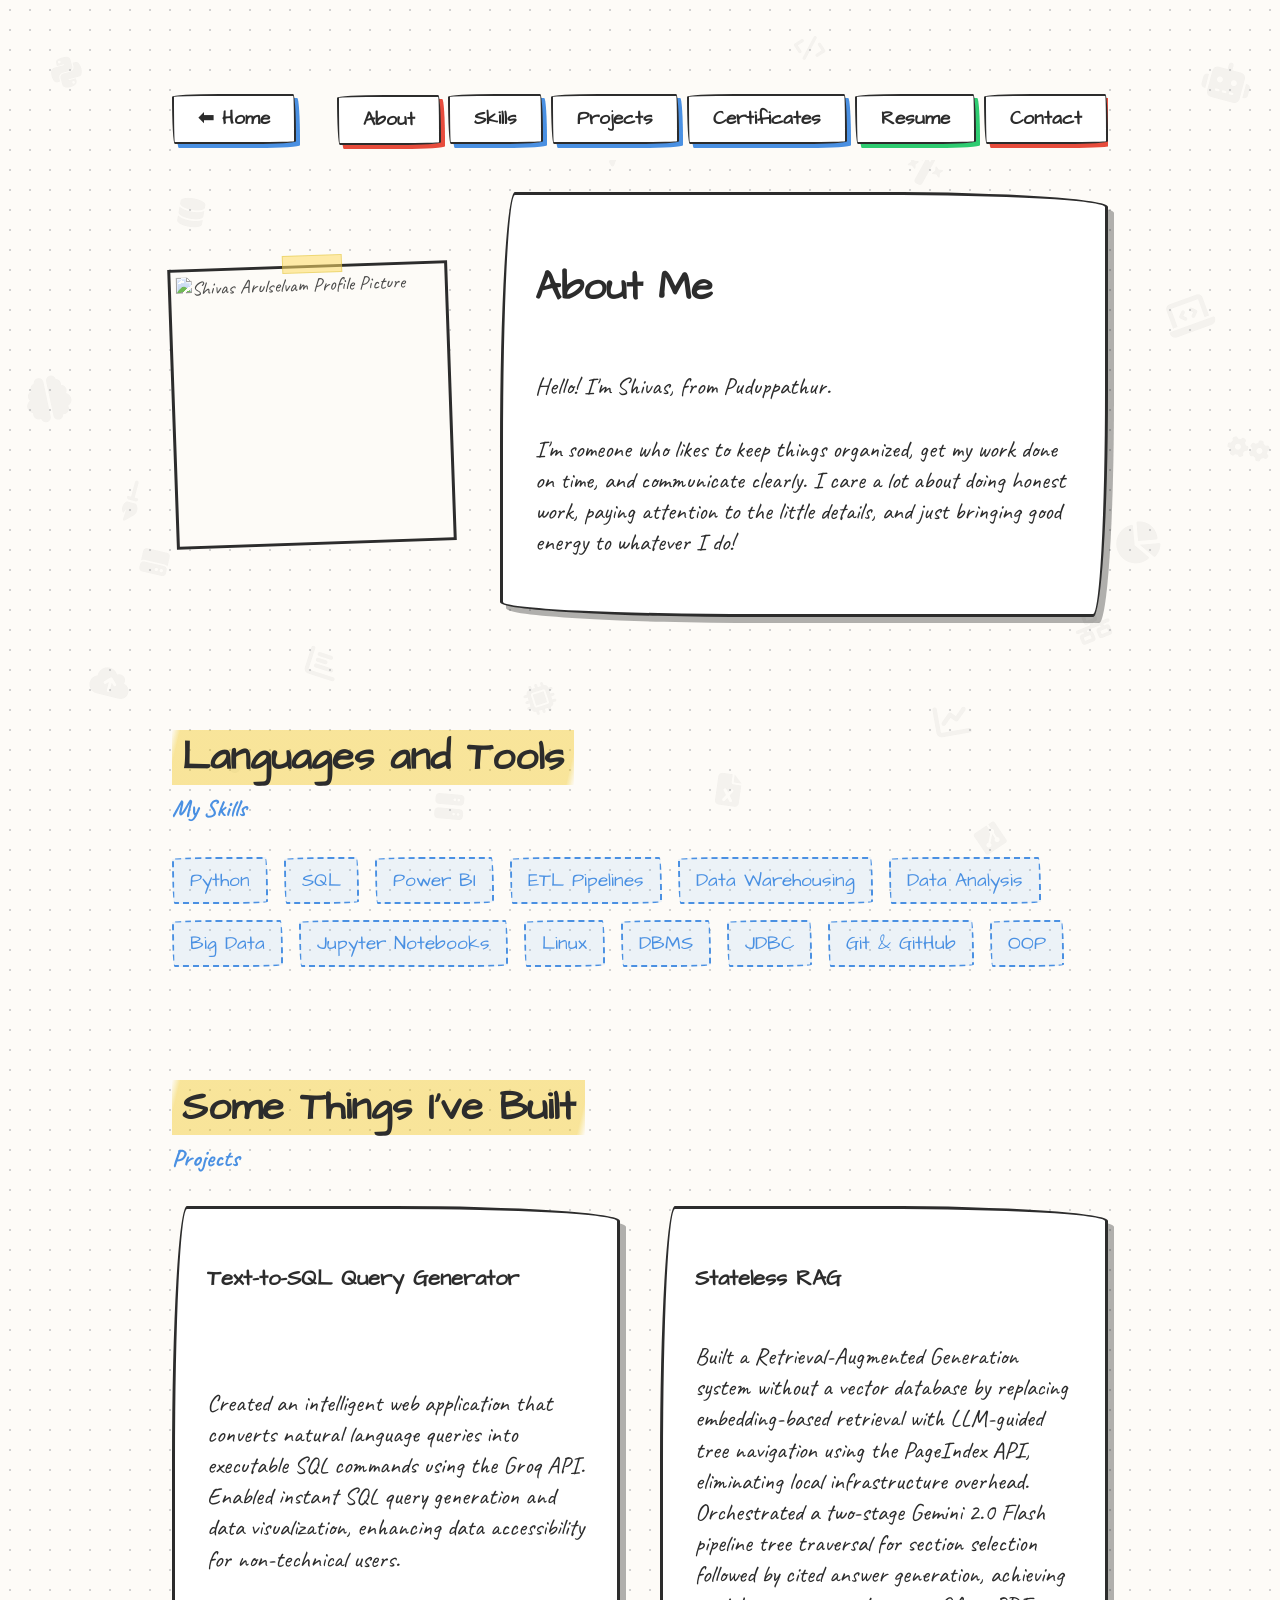
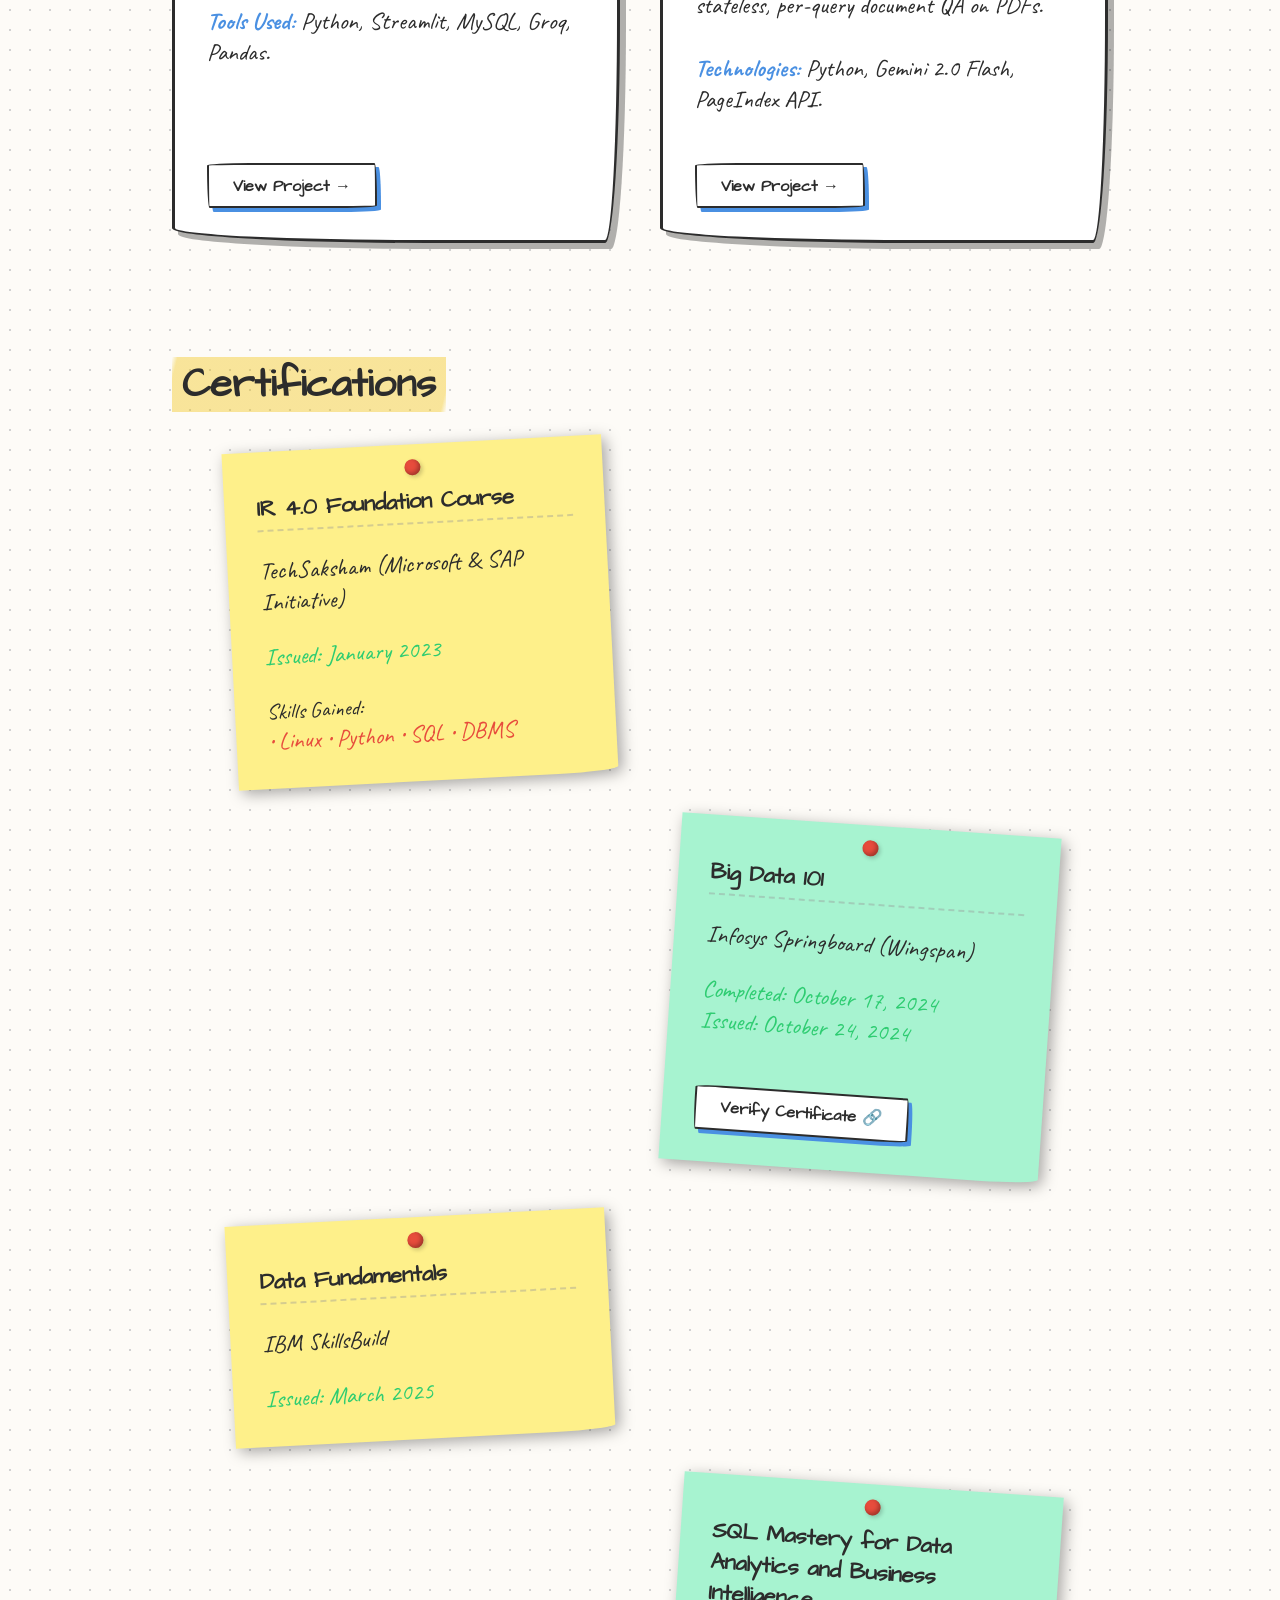
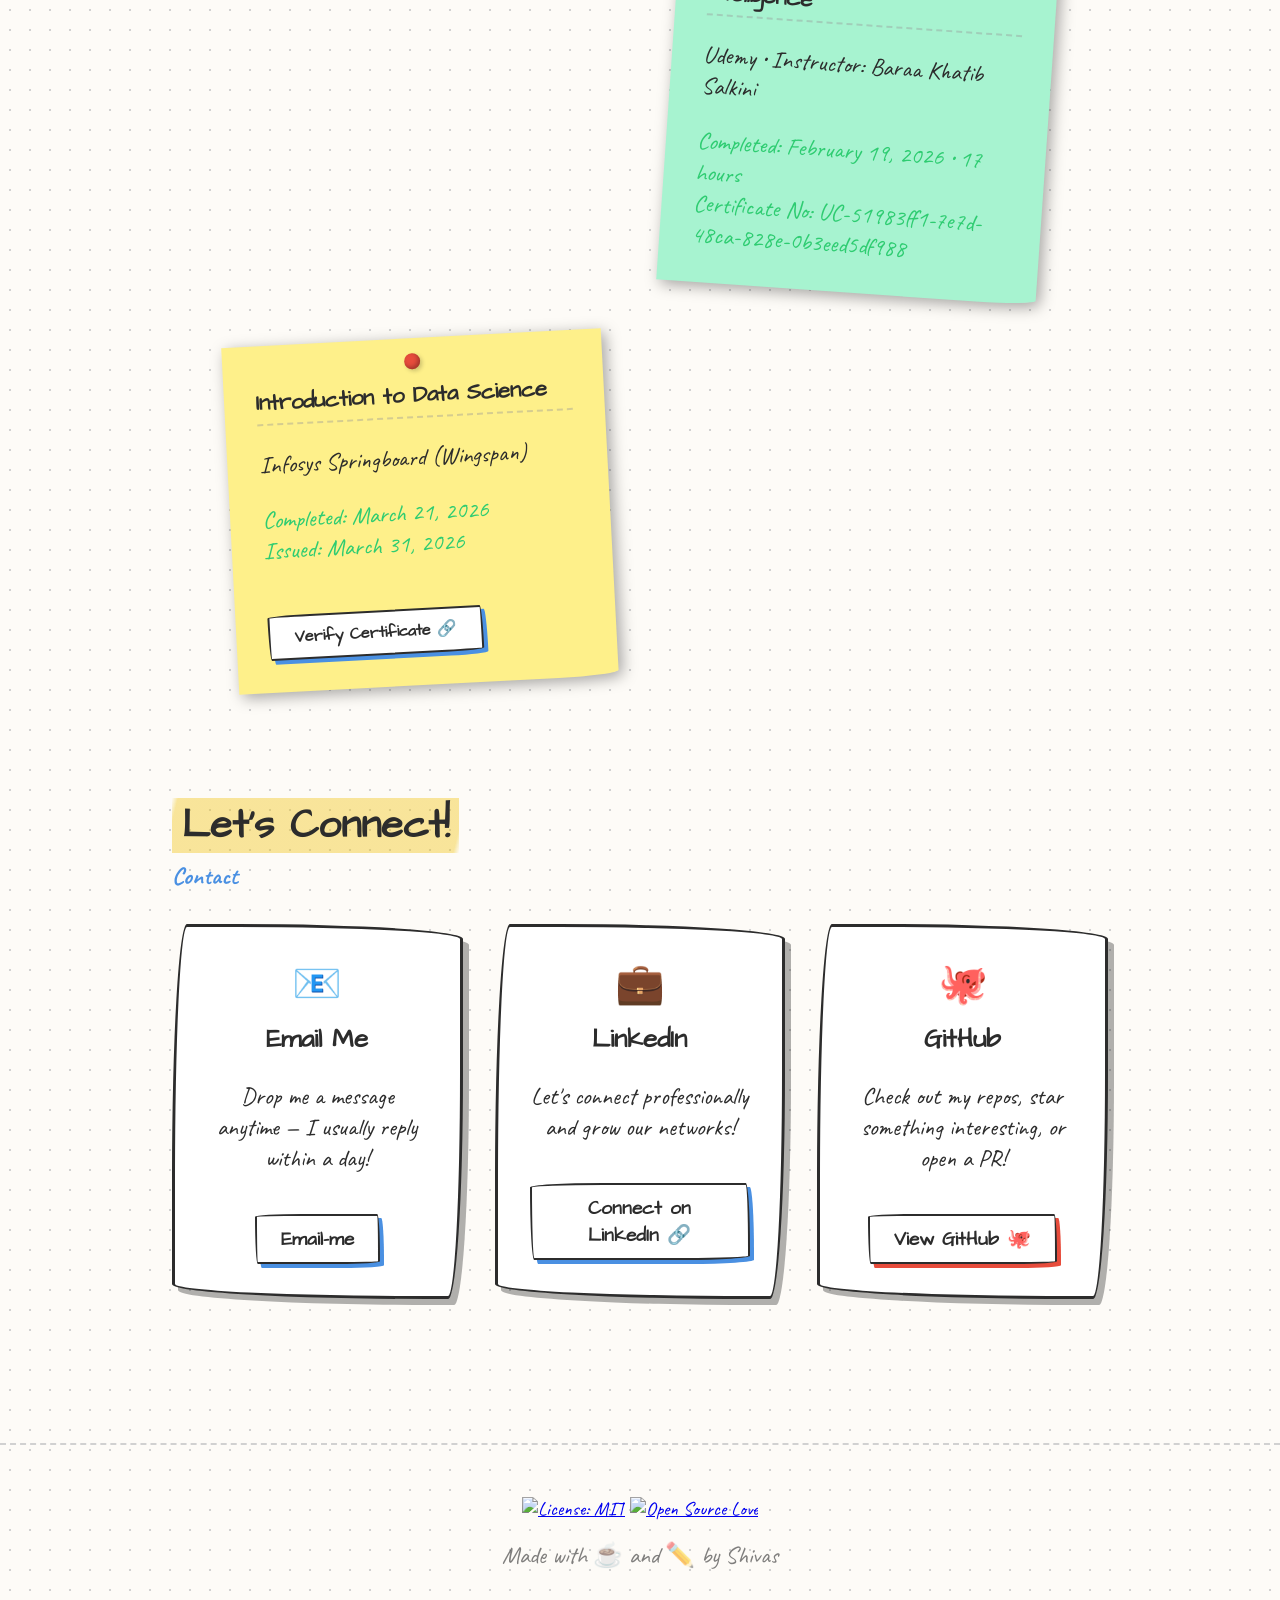
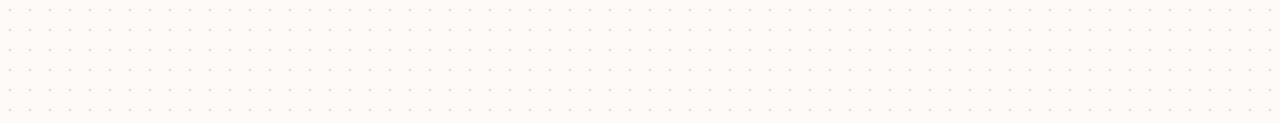
==== commit e74b7858: "Update about.html" ====
--- a/about.html
+++ b/about.html
@@ -331,340 +331,3 @@
 
   </script>
 </body>
-
-</html>
-<!DOCTYPE html>
-<html lang="en">
-
-<head>
-  <meta charset="UTF-8">
-  <meta name="viewport" content="width=device-width, initial-scale=1.0">
-  <title>About Shivas | Data Sketchbook</title>
-  <link rel="icon" type="image/png" href="assets/css/images.png">
-  <link rel="preconnect" href="https://fonts.googleapis.com">
-  <link rel="preconnect" href="https://fonts.gstatic.com" crossorigin>
-  <link href="https://fonts.googleapis.com/css2?family=Architects+Daughter&family=Caveat:wght@400;600&display=swap"
-    rel="stylesheet">
-  <link rel="stylesheet" href="https://cdnjs.cloudflare.com/ajax/libs/font-awesome/6.5.0/css/all.min.css">
-  <link rel="stylesheet" href="assets/css/style.css">
-</head>
-
-<body class="about-page">
-
-  <div class="bg-icons" aria-hidden="true">
-    <i class="fa-brands fa-python" style="--ix:4vw;  --iy:6vh;  --is:2.2rem; --ir:-15deg; --id:0s"></i>
-    <i class="fa-solid fa-database" style="--ix:14vw; --iy:22vh; --is:1.8rem; --ir:10deg;  --id:1.2s"></i>
-    <i class="fa-solid fa-terminal" style="--ix:82vw; --iy:10vh; --is:2rem;   --ir:-8deg;  --id:0.4s"></i>
-    <i class="fa-solid fa-code" style="--ix:62vw; --iy:4vh;  --is:1.6rem; --ir:12deg;  --id:2s"></i>
-    <i class="fa-solid fa-laptop-code" style="--ix:91vw; --iy:33vh; --is:2.4rem; --ir:-20deg; --id:0.8s"></i>
-    <i class="fa-solid fa-server" style="--ix:34vw; --iy:88vh; --is:1.8rem; --ir:5deg;   --id:1.6s"></i>
-    <i class="fa-solid fa-chart-line" style="--ix:73vw; --iy:78vh; --is:2.2rem; --ir:-10deg; --id:0.3s"></i>
-    <i class="fa-solid fa-chart-bar" style="--ix:24vw; --iy:72vh; --is:2rem;   --ir:18deg;  --id:1.8s"></i>
-    <i class="fa-solid fa-chart-pie" style="--ix:87vw; --iy:58vh; --is:2.6rem; --ir:-5deg;  --id:0.6s"></i>
-    <i class="fa-solid fa-filter" style="--ix:47vw; --iy:16vh; --is:1.5rem; --ir:22deg;  --id:2.4s"></i>
-    <i class="fa-solid fa-broom" style="--ix:9vw;  --iy:54vh; --is:1.8rem; --ir:-30deg; --id:1s"></i>
-    <i class="fa-solid fa-file-excel" style="--ix:56vw; --iy:86vh; --is:2rem;   --ir:8deg;   --id:3s"></i>
-    <i class="fa-solid fa-brain" style="--ix:2vw;  --iy:42vh; --is:2.8rem; --ir:-12deg; --id:0.2s"></i>
-    <i class="fa-solid fa-robot" style="--ix:94vw; --iy:7vh;  --is:2.4rem; --ir:15deg;  --id:1.4s"></i>
-    <i class="fa-solid fa-microchip" style="--ix:41vw; --iy:76vh; --is:1.9rem; --ir:-18deg; --id:2.8s"></i>
-    <i class="fa-solid fa-lightbulb" style="--ix:67vw; --iy:44vh; --is:2rem;   --ir:6deg;   --id:0.9s"></i>
-    <i class="fa-solid fa-bolt-lightning" style="--ix:19vw; --iy:32vh; --is:1.7rem; --ir:-25deg; --id:1.5s"></i>
-    <i class="fa-solid fa-cubes" style="--ix:77vw; --iy:24vh; --is:2.2rem; --ir:20deg;  --id:2.2s"></i>
-    <i class="fa-solid fa-cloud" style="--ix:51vw; --iy:52vh; --is:2.5rem; --ir:-8deg;  --id:0.7s"></i>
-    <i class="fa-solid fa-cloud-arrow-up" style="--ix:7vw;  --iy:74vh; --is:2rem;   --ir:14deg;  --id:3.2s"></i>
-    <i class="fa-solid fa-network-wired" style="--ix:84vw; --iy:68vh; --is:1.8rem; --ir:-22deg; --id:1.1s"></i>
-    <i class="fa-solid fa-infinity" style="--ix:31vw; --iy:48vh; --is:2.3rem; --ir:9deg;   --id:2.6s"></i>
-    <i class="fa-solid fa-sitemap" style="--ix:63vw; --iy:63vh; --is:1.9rem; --ir:-14deg; --id:0.5s"></i>
-    <i class="fa-solid fa-share-nodes" style="--ix:17vw; --iy:83vh; --is:1.7rem; --ir:16deg;  --id:1.9s"></i>
-    <i class="fa-solid fa-ship" style="--ix:44vw; --iy:36vh; --is:2.1rem; --ir:-7deg;  --id:2.1s"></i>
-    <i class="fa-brands fa-git-alt" style="--ix:76vw; --iy:91vh; --is:2.4rem; --ir:11deg;  --id:0.1s"></i>
-    <i class="fa-solid fa-gears" style="--ix:96vw; --iy:48vh; --is:2rem;   --ir:-19deg; --id:2.9s"></i>
-    <i class="fa-solid fa-diagram-project" style="--ix:39vw; --iy:62vh; --is:1.8rem; --ir:24deg;  --id:1.3s"></i>
-    <i class="fa-solid fa-flask" style="--ix:58vw; --iy:27vh; --is:1.6rem; --ir:-11deg; --id:3.5s"></i>
-    <i class="fa-solid fa-magnifying-glass-chart" style="--ix:21vw; --iy:11vh; --is:2rem; --ir:7deg; --id:0.6s"></i>
-    <i class="fa-solid fa-wand-magic-sparkles" style="--ix:71vw; --iy:17vh; --is:1.9rem; --ir:-16deg; --id:2.3s"></i>
-    <i class="fa-solid fa-hard-drive" style="--ix:11vw; --iy:61vh; --is:1.7rem; --ir:13deg;  --id:1.7s"></i>
-  </div>
-
-  <button class="scroll-top" id="scroll-top" aria-label="Scroll to top" title="Back to top">↑</button>
-
-  <div class="page-container">
-
-    <div class="nav-bar">
-      <a href="index.html" class="btn-sketch btn-blue back-btn">⬅ Home</a>
-
-      <button class="hamburger" id="hamburger" aria-label="Toggle menu">☰</button>
-
-      <nav class="nav-menu" id="nav-menu">
-        <a href="about.html" class="btn-sketch btn-blue nav-link" data-section="About">About</a>
-        <a href="#Skills" class="btn-sketch btn-blue nav-link" data-section="Skills">Skills</a>
-        <a href="#Projects" class="btn-sketch btn-blue nav-link" data-section="Projects">Projects</a>
-        <a href="#Certificates" class="btn-sketch btn-blue nav-link" data-section="Certificates">Certificates</a>
-        <a href="assets/resume.pdf" target="_blank" class="btn-sketch btn-green nav-link" title="dont touch">Resume</a>
-        <a href="#contact" class="btn-sketch btn-red nav-link" data-section="contact">Contact</a>
-      </nav>
-    </div>
-
-    <section id="About" class="about-section">
-
-      <!-- UPDATED FLIP CONTAINER -->
-      <div class="photo-frame profile-pic flip-container">
-        <div class="tape"></div>
-        <div class="flipper">
-          <!-- FRONT SIDE (Your normal photo) -->
-          <div class="front">
-            <div class="photo-placeholder">
-              <img src="assets/css/img.png" alt="Shivas Arulselvam Profile Picture" loading="lazy"
-                style="filter: none !important; mix-blend-mode: normal; width: 100%;">
-            </div>
-          </div>
-          <!-- BACK SIDE (Your hidden image) -->
-          <div class="back">
-            <div class="photo-placeholder">
-              <img src="assets/css/image.jpg" alt="Secret Reveal Image" loading="lazy"
-                style="filter: none !important; mix-blend-mode: normal; width: 100%;">
-            </div>
-          </div>
-        </div>
-      </div>
-      <!-- END FLIP CONTAINER -->
-
-      <div class="drawn-box about-text">
-        <h2 class="section-title">About Me</h2>
-        <p class="handwriting">
-          Hello! I'm Shivas, from Puduppathur.<br><br>
-          I'm someone who likes to keep things organized, get my work done on time, and communicate clearly. I care a
-          lot about doing honest work, paying attention to the little details, and just bringing good energy to whatever
-          I do!
-        </p>
-      </div>
-
-    </section>
-
-    <section id="Skills" class="skills-section">
-      <h2 class="section-title highlight-text">Languages and Tools</h2>
-      <h4 class="handwriting pencil-blue" style="margin-top: -1.5rem; margin-bottom: 2rem;">My Skills</h4>
-      <div class="skills-container">
-        <span class="skill-tag">Python</span>
-        <span class="skill-tag">SQL</span>
-        <span class="skill-tag">Power BI</span>
-        <span class="skill-tag">ETL Pipelines</span>
-        <span class="skill-tag">Data Warehousing</span>
-        <span class="skill-tag">Data Analysis</span>
-        <span class="skill-tag">Big Data</span>
-        <span class="skill-tag">Jupyter Notebooks</span>
-        <span class="skill-tag">Linux</span>
-        <span class="skill-tag">DBMS</span>
-        <span class="skill-tag">JDBC</span>
-        <span class="skill-tag">Git &amp; GitHub</span>
-        <span class="skill-tag">OOP</span>
-      </div>
-    </section>
-
-    <section id="Projects" class="projects-section">
-      <h2 class="section-title highlight-text">Some Things I've Built</h2>
-      <h4 class="handwriting pencil-blue" style="margin-top: -1.5rem; margin-bottom: 2rem;">Projects</h4>
-      <div class="projects-grid">
-
-        <div class="drawn-box project-card">
-          <h3>Text-to-SQL Query Generator</h3>
-          <p class="handwriting">
-            Created an intelligent web application that converts natural language queries into executable SQL commands using the Groq API. Enabled instant SQL query generation and data visualization, enhancing data accessibility for non-technical users.
-            <br><br>
-            <span class="pencil-blue"><b>Tools Used:</b></span> Python, Streamlit, MySQL, Groq, Pandas.
-          </p>
-          <a href="https://github.com/Shivas-A54/Prompt-to-Query" target="_blank"
-            class="btn-sketch btn-blue project-link">View Project →</a>
-        </div>
-
-        <div class="drawn-box project-card">
-          <h3>Stateless RAG</h3>
-          <p class="handwriting">
-            Built a Retrieval-Augmented Generation system without a vector database by replacing embedding-based retrieval with LLM-guided tree navigation using the PageIndex API, eliminating local infrastructure overhead. Orchestrated a two-stage Gemini 2.0 Flash pipeline tree traversal for section selection followed by cited answer generation, achieving stateless, per-query document QA on PDFs.
-            <br><br>
-            <span class="pencil-blue"><b>Technologies:</b></span> Python, Gemini 2.0 Flash, PageIndex API.
-          </p>
-          <a href="https://github.com/Shivas-A54/Stateless_RAG" target="_blank"
-            class="btn-sketch btn-blue project-link">View Project →</a>
-        </div>
-
-      </div>
-    </section>
-
-    <section id="Certificates" class="certs-section">
-      <h2 class="section-title highlight-text">Certifications</h2>
-      <div class="certs-grid">
-
-        <div class="sticky-note cert-note left">
-          <div class="pin"></div>
-          <h3 class="pencil-blue">IR 4.0 Foundation Course</h3>
-          <p class="handwriting">TechSaksham (Microsoft &amp; SAP Initiative)</p>
-          <span class="handwriting pencil-green">Issued: January 2023</span>
-          <br><br>
-          <span class="handwriting" style="font-size:1.35rem;">Skills Gained:</span><br>
-          <span class="handwriting pencil-red">• Linux • Python • SQL • DBMS</span>
-        </div>
-
-        <div class="sticky-note cert-note right">
-          <div class="pin"></div>
-          <h3 class="pencil-blue">Big Data 101</h3>
-          <p class="handwriting">Infosys Springboard (Wingspan)</p>
-          <span class="handwriting pencil-green">Completed: October 17, 2024</span><br>
-          <span class="handwriting pencil-green">Issued: October 24, 2024</span>
-          <br><br>
-          <a href="https://verify.onwingspan.com" target="_blank" class="btn-sketch btn-blue project-link"
-            style="font-size:1rem;">Verify Certificate 🔗</a>
-        </div>
-
-        <div class="sticky-note cert-note left">
-          <div class="pin"></div>
-          <h3 class="pencil-blue">Data Fundamentals</h3>
-          <p class="handwriting">IBM SkillsBuild</p>
-          <span class="handwriting pencil-green">Issued: March 2025</span>
-        </div>
-
-        <div class="sticky-note cert-note right">
-          <div class="pin"></div>
-          <h3 class="pencil-blue">SQL Mastery for Data Analytics and Business Intelligence</h3>
-          <p class="handwriting">Udemy • Instructor: Baraa Khatib Salkini</p>
-          <span class="handwriting pencil-green">Completed: February 19, 2026 • 17 hours</span><br>
-          <span class="handwriting pencil-green">Certificate No: UC-51983ff1-7e7d-48ca-828e-0b3eed5df988</span>
-        </div>
-
-        <div class="sticky-note cert-note left">
-          <div class="pin"></div>
-          <h3 class="pencil-blue">Introduction to Data Science</h3>
-          <p class="handwriting">Infosys Springboard (Wingspan)</p>
-          <span class="handwriting pencil-green">Completed: March 21, 2026</span><br>
-          <span class="handwriting pencil-green">Issued: March 31, 2026</span>
-          <br><br>
-          <a href="https://verify.onwingspan.com" target="_blank" class="btn-sketch btn-blue project-link"
-            style="font-size:1rem;">Verify Certificate 🔗</a>
-        </div>
-
-      </div>
-    </section>
-
-    <section id="contact" class="contact-section">
-      <h2 class="section-title highlight-text">Let's Connect!</h2>
-      <h4 class="handwriting pencil-blue" style="margin-top: -1.5rem; margin-bottom: 2rem;">Contact</h4>
-
-      <div class="contact-grid">
-        <div class="drawn-box contact-card">
-          <div class="contact-icon">📧</div>
-          <h3>Email Me</h3>
-          <p class="handwriting">Drop me a message anytime — I usually reply within a day!</p>
-          <a href="mailto:shivas2004@zohomail.in" class="btn-sketch btn-blue"
-            style="margin-top:1rem; display:inline-block;"><span class="__cf_email__"
-              data-cfemail="76051e1f00170536130e171b061a135815191b">Email-me</span></a>
-        </div>
-
-        <div class="drawn-box contact-card">
-          <div class="contact-icon">💼</div>
-          <h3>LinkedIn</h3>
-          <p class="handwriting">Let's connect professionally and grow our networks!</p>
-          <a href="https://www.linkedin.com/in/shivas-arulselvam" target="_blank" class="btn-sketch btn-blue"
-            style="margin-top:1rem; display:inline-block;">Connect on LinkedIn 🔗</a>
-        </div>
-
-        <div class="drawn-box contact-card">
-          <div class="contact-icon">🐙</div>
-          <h3>GitHub</h3>
-          <p class="handwriting">Check out my repos, star something interesting, or open a PR!</p>
-          <a href="https://github.com/Shivas-A54" target="_blank" class="btn-sketch btn-red"
-            style="margin-top:1rem; display:inline-block;">View GitHub 🐙</a>
-        </div>
-      </div>
-
-    </section>
-
-  </div><footer class="sketch-footer">
-    <p align="center">
-      <a href="LICENSE"><img src="https://img.shields.io/badge/License-MIT-yellow.svg" alt="License: MIT"></a>
-      <a href="https://opensource.org/"><img src="https://img.shields.io/badge/Open%20Source-%E2%9D%A4-brightgreen.svg"
-          alt="Open Source Love"></a>
-    </p>
-    <p class="handwriting" style="margin-top:1rem; opacity:0.6;">Made with ☕ and ✏️ by Shivas</p>
-  </footer>
-
-  <script data-cfasync="false" src="/cdn-cgi/scripts/5c5dd728/cloudflare-static/email-decode.min.js"></script>
-  <script>
-    // --- HAMBURGER MENU ---
-    const hamburger = document.getElementById('hamburger');
-    const navMenu = document.getElementById('nav-menu');
-    hamburger.addEventListener('click', () => {
-      navMenu.classList.toggle('nav-open');
-      hamburger.textContent = navMenu.classList.contains('nav-open') ? '✕' : '☰';
-    });
-    // Close menu when a link is clicked
-    navMenu.querySelectorAll('a').forEach(link => {
-      link.addEventListener('click', () => {
-        navMenu.classList.remove('nav-open');
-        hamburger.textContent = '☰';
-      });
-    });
-
-    // --- ACTIVE NAV HIGHLIGHT ON SCROLL ---
-    const sections = document.querySelectorAll('section[id]');
-    const navLinks = document.querySelectorAll('.nav-link');
-    const observer = new IntersectionObserver((entries) => {
-      entries.forEach(entry => {
-        if (entry.isIntersecting) {
-          navLinks.forEach(link => link.classList.remove('nav-active'));
-          const active = document.querySelector(`.nav-link[data-section="${entry.target.id}"]`);
-          if (active) active.classList.add('nav-active');
-        }
-      });
-    }, { rootMargin: '-30% 0px -60% 0px' });
-    sections.forEach(s => observer.observe(s));
-
-    // --- SCROLL OFFSET FOR ANCHOR LINKS (fixes content hiding behind nav) ---
-    document.querySelectorAll('a[href^="#"]').forEach(anchor => {
-      anchor.addEventListener('click', function (e) {
-        const target = document.querySelector(this.getAttribute('href'));
-        if (target) {
-          e.preventDefault();
-          const offset = 100;
-          const top = target.getBoundingClientRect().top + window.scrollY - offset;
-          window.scrollTo({ top, behavior: 'smooth' });
-        }
-      });
-    });
-
-    // --- SCROLL TO TOP BUTTON ---
-    const scrollTopBtn = document.getElementById('scroll-top');
-    window.addEventListener('scroll', () => {
-      scrollTopBtn.classList.toggle('visible', window.scrollY > 400);
-    });
-    scrollTopBtn.addEventListener('click', () => {
-      window.scrollTo({ top: 0, behavior: 'smooth' });
-    });
-
-    // --- ANTI-SNIPPING / BLUR EFFECT ---
-    const frontImage = document.querySelector('.front img');
-    const backImage = document.querySelector('.back img');
-
-    if (frontImage && backImage) {
-      // Blur images when the window loses focus (e.g., Snipping Tool opens)
-      window.addEventListener('blur', () => {
-        frontImage.style.transition = 'filter 0.1s ease';
-        backImage.style.transition = 'filter 0.1s ease';
-        frontImage.style.filter = 'blur(15px) grayscale(100%)';
-        backImage.style.filter = 'blur(15px) grayscale(100%)';
-      });
-
-      // Unblur when they click back into the website
-      window.addEventListener('focus', () => {
-        frontImage.style.filter = 'none';
-        backImage.style.filter = 'none';
-      });
-
-      // Disable right-click saving on the images
-      frontImage.addEventListener('contextmenu', (e) => e.preventDefault());
-      backImage.addEventListener('contextmenu', (e) => e.preventDefault());
-    }
-
-  </script>
-</body>
-
-</html>
